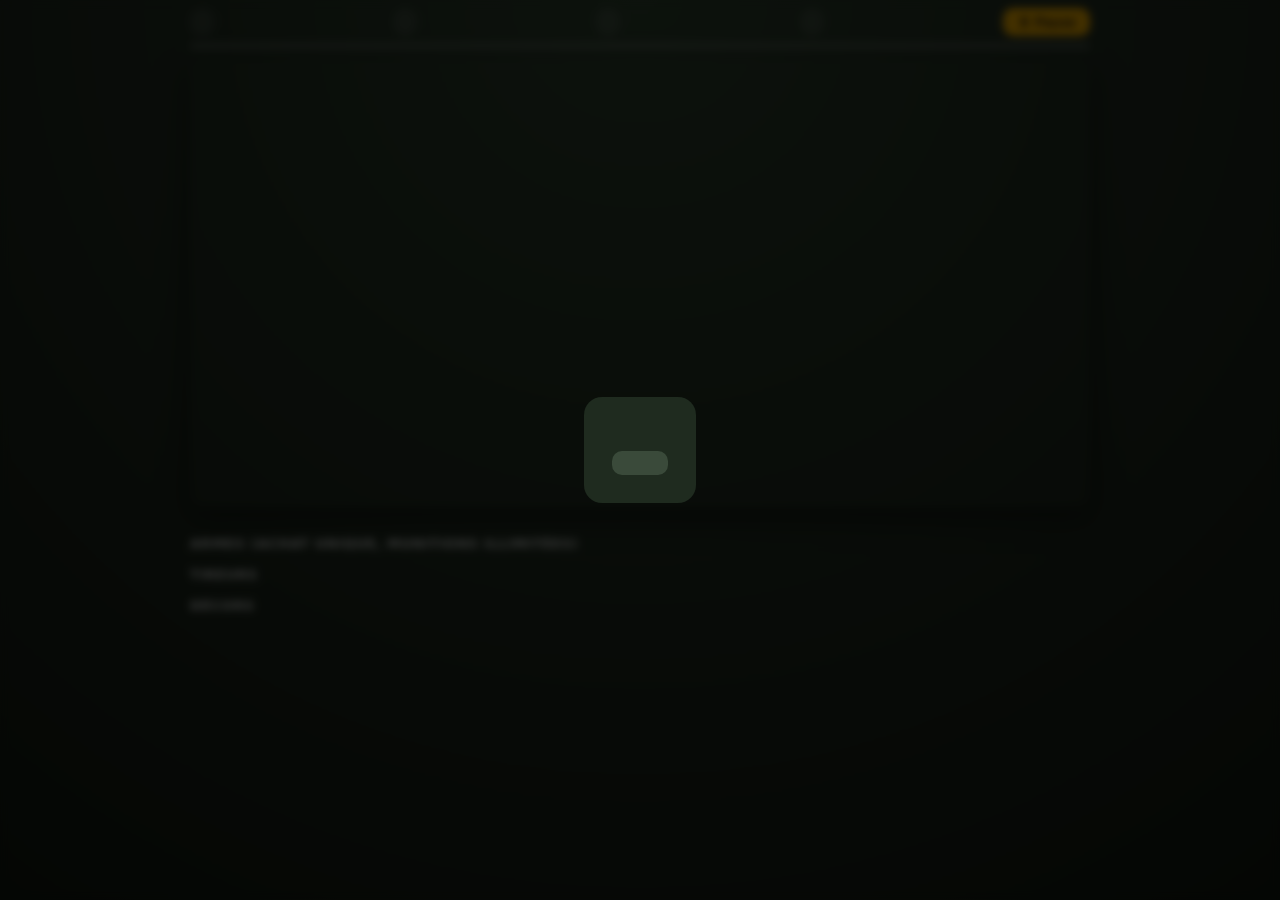
==== index.html @ 5d94401d "Add pause button to HUD Added a pause button to the HUD for pausing the game." ====
<!DOCTYPE html>
<html lang="fr">
<head>
<meta charset="UTF-8">
<meta name="viewport" content="width=device-width, initial-scale=1, viewport-fit=cover">
<title>Stand de tir</title>
<style>
*{box-sizing:border-box}
:root{padding-top:env(safe-area-inset-top,0px);padding-bottom:env(safe-area-inset-bottom,0px)}
body{margin:0;min-height:100vh;background:radial-gradient(circle at 50% 0,#2c3d2c,#10160f);color:#f4f4f4;font-family:system-ui,-apple-system,sans-serif;display:flex;flex-direction:column;align-items:center;padding:8px}
#hud{width:100%;max-width:900px;display:flex;justify-content:space-between;flex-wrap:wrap;gap:6px;margin-bottom:6px}
.pill{background:rgba(255,255,255,.08);border-radius:999px;padding:6px 12px;font-weight:600;font-size:14px}
#bar{width:100%;max-width:900px;height:8px;background:rgba(255,255,255,.12);border-radius:8px;overflow:hidden;margin-bottom:8px}
#barfill{display:block;height:100%;width:0;background:linear-gradient(90deg,#ffd34d,#ff8a00);transition:width .25s}
canvas{width:100%;max-width:900px;height:auto;display:block;border-radius:14px;cursor:none;touch-action:none;box-shadow:0 10px 30px rgba(0,0,0,.5)}
.sec{width:100%;max-width:900px;margin:12px 0 4px;font-weight:700;font-size:13px;opacity:.8;text-transform:uppercase;letter-spacing:.06em}
.grid{width:100%;max-width:900px;display:flex;flex-wrap:wrap;gap:6px}
button{padding:8px 12px;border:0;border-radius:10px;background:#3a4a3a;color:#fff;font-size:14px;cursor:pointer;transition:transform .12s,background .2s,box-shadow .2s}
button:hover:not(:disabled){transform:translateY(-2px);background:#4c5f4c}
button:active:not(:disabled){transform:scale(.96)}
button:disabled{opacity:.4;cursor:not-allowed}
button.active{background:#e0a100;color:#111;font-weight:700;box-shadow:0 0 12px rgba(224,161,0,.6)}
#tokens{font-weight:700;font-size:18px;padding:8px 0}
#pause{background:#e0a100;color:#111;font-weight:700;padding:6px 14px}
#overlay{position:fixed;inset:0;background:rgba(0,0,0,.7);backdrop-filter:blur(4px);display:flex;align-items:center;justify-content:center;padding:24px;z-index:9;transition:opacity .3s}
#overlay.hidden{opacity:0;pointer-events:none}
#card{background:#1f2b1f;border-radius:18px;padding:28px;max-width:480px;text-align:center;line-height:1.5;animation:pop .4s cubic-bezier(.2,1.4,.4,1)}
@keyframes pop{from{transform:scale(.7);opacity:0}to{transform:scale(1);opacity:1}}
#card h1{margin:0 0 10px;font-size:28px}
#card p{margin:0}
#card button.big{font-size:18px;padding:12px 28px;margin-top:16px}
</style>
</head>
<body>
<div id="hud"><span class="pill" id="score"></span><span class="pill" id="time"></span><span class="pill" id="wname"></span><span class="pill" id="total"></span><button id="pause" title="Pause (P)">⏸ Pause</button></div>
<div id="bar"><i id="barfill"></i></div>
<canvas id="c"></canvas>
<div id="tokens"></div>
<div class="sec">Armes (achat unique, munitions illimitées)</div><div class="grid" id="wshop"></div>
<div class="sec">Tireurs</div><div class="grid" id="sshop"></div>
<div class="sec">Décors</div><div class="grid" id="tshop"></div>
<div id="overlay"><div id="card"><h1 id="title"></h1><p id="desc"></p><button id="go" class="big"></button></div></div>
<script>
const $=id=>document.getElementById(id);
const TAU=Math.PI*2,W=900,H=520;
const cv=$('c'),ctx=cv.getContext('2d');cv.width=W;cv.height=H;
const GUN={x:W/2,y:H-34};
const rr=(a,b)=>a+Math.random()*(b-a);
const circ=(x,y,r)=>{ctx.beginPath();ctx.arc(x,y,r,0,TAU);ctx.fill();};

const WEAPONS=[
{name:'Pistolet',price:0,cool:350,pellets:1,spread:0.01,dmg:1,color:'#ccc'},
{name:'Revolver',price:10,cool:500,pellets:1,spread:0.005,dmg:2,color:'#999'},
{name:'Fusil à pompe',price:20,cool:800,pellets:6,spread:0.12,dmg:1,color:'#a0522d'},
{name:'Mitraillette',price:30,cool:90,pellets:1,spread:0.06,dmg:1,color:'#f55'},
{name:"Fusil d'assaut",price:45,cool:150,pellets:1,spread:0.03,dmg:1,color:'#6a6'},
{name:'Arbalète',price:55,cool:900,pellets:1,spread:0,dmg:3,color:'#c84'},
{name:'Sniper',price:60,cool:1100,pellets:1,spread:0,dmg:3,color:'#3cf'},
{name:'Lance-grenades',price:75,cool:1000,pellets:1,spread:0.02,dmg:1,splash:70,color:'#8a5'},
{name:'Lance-roquette',price:100,cool:1300,pellets:1,spread:0,dmg:2,splash:120,color:'#e74'},
{name:'Mini-gun',price:150,cool:60,pellets:1,spread:0.08,dmg:1,color:'#fc3'},
{name:'Canon laser',price:200,cool:250,pellets:1,spread:0,dmg:5,color:'#f0f'}
];
const KINDS={
cible:{r:20,pts:1,hp:1,life:2200},
canard:{r:22,pts:3,hp:1,life:Infinity},
blindee:{r:28,pts:5,hp:3,life:4000},
caisse:{r:18,pts:0,hp:1,life:2600}
};
const LEVELS=[
{label:'Facile',goal:10,time:40,types:['cible'],spawn:900,speed:1,max:5},
{label:'Canards',goal:20,time:40,types:['cible','canard'],spawn:800,speed:1.2,max:6},
{label:'Blindées',goal:35,time:45,types:['cible','canard','blindee'],spawn:700,speed:1.4,max:7},
{label:'Caisses',goal:50,time:45,types:['cible','canard','blindee','caisse'],spawn:600,speed:1.6,max:7},
{label:'Expert',goal:70,time:50,types:['cible','canard','blindee','caisse'],spawn:450,speed:1.9,max:9}
];
// lvl = débloqué en finissant ce niveau ; price = jetons
const THEMES=[
{name:'Classique',ico:'🌤️',lvl:0,sky:['#8fc3e6','#c9e4b0','#6b9a4f'],ground:'#5a4a32',ring:'#d33',duck:'#ffd21f'},
{name:'Nuit',ico:'🌙',lvl:1,sky:['#0b1026','#243b6b','#1a2a18'],ground:'#2a2a2a',ring:'#0ff',duck:'#ffe066',cloud:'rgba(255,255,255,.15)'},
{name:'Désert',ico:'🏜️',lvl:2,sky:['#f7c873','#fbe3a8','#d9a35a'],ground:'#b98a4a',ring:'#c0392b',duck:'#8d5524'},
{name:'Neige',ico:'❄️',lvl:3,sky:['#cfe8f7','#f2fafd','#e8f1f5'],ground:'#ffffff',ring:'#2c7be5',duck:'#ff7b00'},
{name:'Montagne',ico:'⛰️',price:40,sky:['#6fa8dc','#b7d7f2','#e8f1f8'],ground:'#5d6b4a',peaks:'#8a8f96',ring:'#e67e22',duck:'#f1c40f'},
{name:'Russie (hiver)',ico:'🐻',price:50,sky:['#9fb8c9','#dfe9f0','#eef3f6'],ground:'#ffffff',peaks:'#c9d6e0',ring:'#c0392b',duck:'#2c3e50'},
{name:'Volcan',ico:'🌋',price:60,sky:['#2a0a04','#7a2a0a','#ff6b00'],ground:'#2b1b17',peaks:'#1a0f0c',ring:'#ffcc00',duck:'#ffb347'},
{name:'Enfer rouge',ico:'😈',price:80,sky:['#3a0a0a','#8b1a1a','#4a1010'],ground:'#5a1f1f',peaks:'#2e0b0b',ring:'#ffcc00',duck:'#ff8c00'},
{name:'Everest',ico:'🏔️',price:120,sky:['#0b1a33','#3c5a80','#e8f3ff'],ground:'#f5fbff',peaks:'#dfe9f2',ring:'#e74c3c',duck:'#ffd21f'},
{name:'Fromage',ico:'🧀',price:25,sky:['#fff3a0','#ffe066','#f5c518'],ground:'#e0a800',ring:'#fff',duck:'#ff6f00'},
{name:'Bonbonland',ico:'🍭',price:35,sky:['#ffc6e8','#ffe0f4','#ff8fd0'],ground:'#ffb3de',ring:'#7b2cbf',duck:'#00e5ff'},
{name:'Discothèque',ico:'🪩',price:70,disco:true,sky:['#222','#333','#111'],ground:'#111',ring:'#ff00ff',duck:'#00ffff'}
];
// Tireurs drôles (emoji) : achetables avec des jetons
const SHOOTERS=[
{n:'Soldat',e:'🪖',price:0},{n:'Président',e
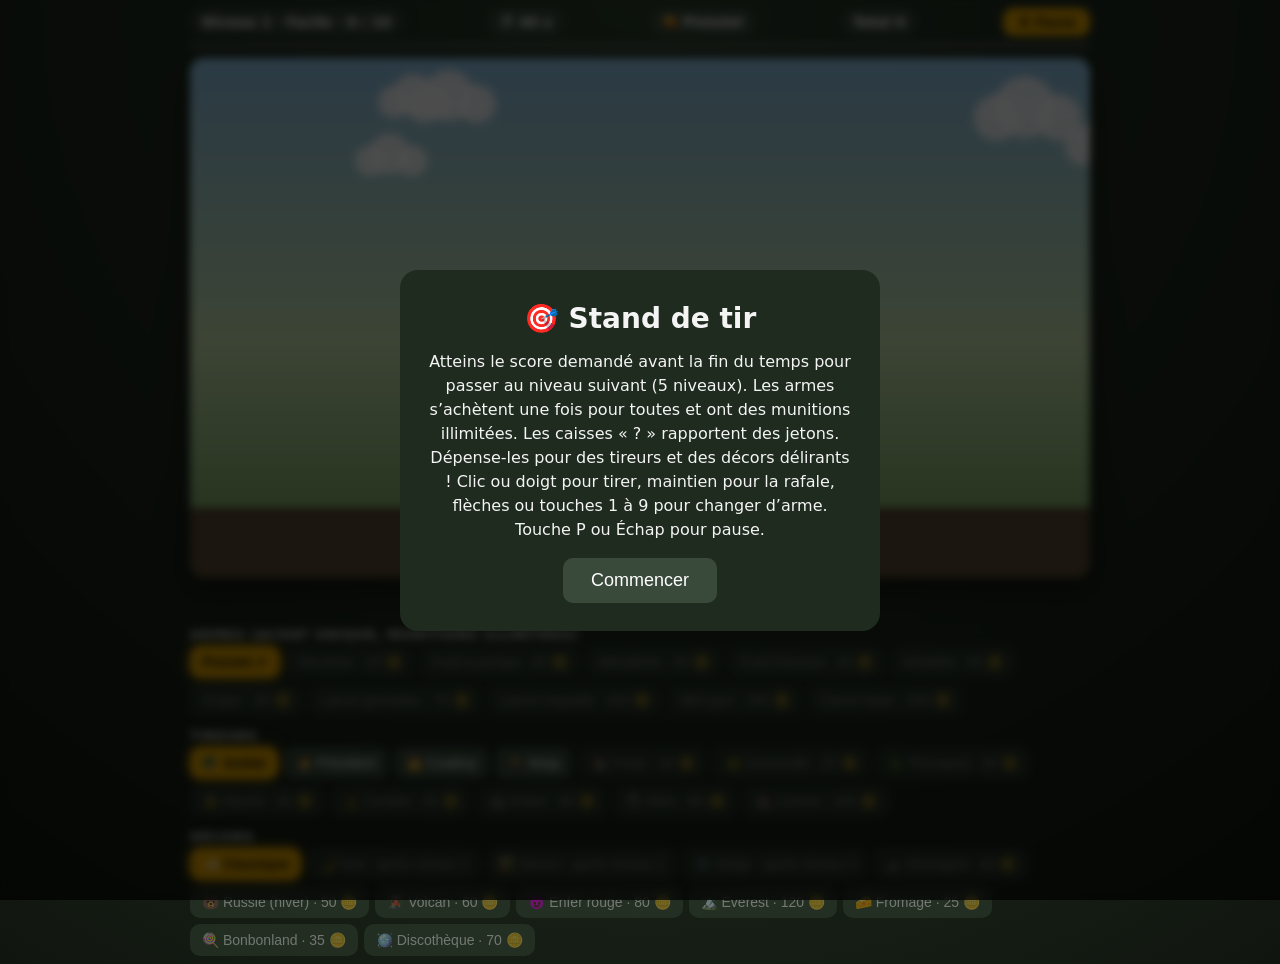
==== commit fcd5d513: "Refactor index.html with game logic and UI updates" ====
--- a/index.html
+++ b/index.html
@@ -91,4 +91,320 @@
 ];
 // Tireurs drôles (emoji) : achetables avec des jetons
 const SHOOTERS=[
-{n:'Soldat',e:'🪖',price:0},{n:'Président',e
+{n:'Soldat',e:'🪖',price:0},{n:'Président',e:'🤵',price:0},{n:'Cowboy',e:'🤠',price:0},{n:'Ninja',e:'🥷',price:0},
+{n:'Poule',e:'🐔',price:15},{n:'Grenouille',e:'🐸',price:25},{n:'Perroquet',e:'🦜',price:30},{n:'Mamie',e:'👵',price:40},
+{n:'Zombie',e:'🧟',price:45},{n:'Robot',e:'🤖',price:60},{n:'Alien',e:'👽',price:80},{n:'Licorne',e:'🦄',price:100}
+];
+
+// Progression sauvegardée dans le navigateur (propre à chaque appareil)
+const KEY='stand-de-tir-v2';
+const P={tokens:0,maxLevel:0,theme:0,shooter:0,wOwned:[0],sOwned:[0,1,2,3],tOwned:[]};
+function save(){try{localStorage.setItem(KEY,JSON.stringify(P));}catch(e){}}
+function load(){try{Object.assign(P,JSON.parse(localStorage.getItem(KEY)||'{}'));}catch(e){}}
+load();
+
+let state='menu',level=0,total=0,score=0,timeLeft=40,cur=0,dirty=true,clock=0,last=0,spawnT=0,lastShot=0,holding=false,shake=0,flashT=0,recoil=0;
+let mouse={x:W/2,y:H/2},targets=[],dying=[],parts=[],tracers=[],rings=[],pops=[];
+const clouds=Array.from({length:5},()=>({x:Math.random()*W,y:30+Math.random()*130,s:.6+Math.random()*.8,v:.08+Math.random()*.15}));
+
+function themeOwned(i){const t=THEMES[i];return P.tOwned.includes(i)||(t.lvl!==undefined&&t.lvl<=P.maxLevel);}
+function addPop(x,y,text,color){pops.push({x,y,text,color,life:900});}
+function burst(x,y,c,n,sp){
+  for(let i=0;i<n;i++){const a=Math.random()*TAU,v=Math.random()*sp;
+    parts.push({x,y,vx:Math.cos(a)*v,vy:Math.sin(a)*v-1,life:500+Math.random()*300,max:800,c,s:1.5+Math.random()*2.5,rot:0,vr:0});}
+}
+
+function spawn(){
+  const L=LEVELS[level],type=L.types[Math.floor(Math.random()*L.types.length)],k=KINDS[type];
+  const t={type,r:k.r,pts:k.pts,hp:k.hp,life:k.life*(1-level*.08),x:0,y:0,vx:0,y0:0,bob:Math.random()*TAU,rot:0,flash:0,dead:false};
+  if(type==='canard'){
+    t.vx=(Math.random()<.5?1:-1)*(1.5+Math.random()*1.5)*L.speed;
+    t.x=t.vx>0?-30:W+30;t.y0=t.y=110+Math.random()*120;
+  }else{
+    t.x=70+Math.random()*(W-140);
+    t.y=(type==='blindee'||type==='caisse')?150+Math.random()*(H-260):120+Math.random()*(H-260);
+    t.y0=t.y;
+  }
+  targets.push(t);
+}
+
+function hit(t,dmg){
+  if(t.dead)return;
+  t.hp-=dmg;t.flash=120;
+  if(t.hp>0){burst(t.x,t.y,'#fff',8,3);return;}
+  t.dead=true;score+=t.pts;
+  const gain=t.type==='caisse'?5:t.pts;
+  P.tokens+=gain;dirty=true;save();
+  const col=t.type==='caisse'?'#ffd34d':t.type==='canard'?'#ffd21f':'#ff5a5a';
+  burst(t.x,t.y,col,t.type==='caisse'?30:18,6);
+  dying.push({type:t.type,r:t.r,hp:'',x:t.x,y:t.y,vx:t.vx*.4,vy:t.type==='canard'?-3:-5,rot:0,vr:(Math.random()-.5)*.4,life:900,flash:0});
+  addPop(t.x,t.y-24,'+'+gain+' 🪙','#fff');
+}
+
+function shoot(now){
+  const w=WEAPONS[cur];
+  if(state!=='play'||!P.wOwned.includes(cur)||now-lastShot<w.cool||mouse.y>GUN.y-40)return;
+  lastShot=now;recoil=w.dmg>=3?12:6;flashT=70;
+  if(w.dmg<3)parts.push({x:GUN.x+10,y:GUN.y-8,vx:1.5+Math.random()*2,vy:-3-Math.random()*2,vr:.4,rot:0,life:800,max:800,c:'#d4a72c',shell:1});
+  if(w.dmg>=3||w.splash)shake=Math.min(14,shake+6);
+  const base=Math.atan2(mouse.y-GUN.y,mouse.x-GUN.x);
+  burst(GUN.x+Math.cos(base)*52,GUN.y+Math.sin(base)*52,'#ffd34d',6,3);
+  for(let p=0;p<w.pellets;p++){
+    const a=base+(Math.random()-.5)*2*w.spread,dx=Math.cos(a),dy=Math.sin(a);
+    let best=null,bp=Infinity;
+    for(const t of targets){
+      if(t.dead)continue;
+      const vx=t.x-GUN.x,vy=t.y-GUN.y,pr=vx*dx+vy*dy;
+      if(pr<0||pr>=bp)continue;
+      if(Math.abs(vx*dy-vy*dx)<t.r){best=t;bp=pr;}
+    }
+    const L=best?bp:1200;
+    tracers.push({x2:GUN.x+dx*L,y2:GUN.y+dy*L,life:120,max:120,color:w.color});
+    if(best){
+      hit(best,w.dmg);
+      if(w.splash){
+        rings.push({x:best.x,y:best.y,R:w.splash,life:400,ml:400});
+        for(const t of targets)if(t!==best&&!t.dead&&Math.hypot(t.x-best.x,t.y-best.y)<w.splash)hit(t,w.dmg);
+      }
+    }
+  }
+}
+
+function beginLevel(){
+  const L=LEVELS[level];
+  score=0;timeLeft=L.time;
+  targets=[];dying=[];parts=[];tracers=[];rings=[];pops=[];
+  spawnT=0;lastShot=0;state='play';
+  $('overlay').classList.add('hidden');
+}
+function newGame(){level=0;total=0;cur=0;beginLevel();}
+function togglePause(){
+  if(state==='play'){state='paused';holding=false;showOverlay('⏸ Pause','Jeu en pause. Le temps est arrêté.','Reprendre');}
+  else if(state==='paused'){state='play';$('overlay').classList.add('hidden');}
+}
+function showOverlay(title,desc,btn){
+  $('title').textContent=title;$('desc').textContent=desc;$('go').textContent=btn;
+  $('overlay').classList.remove('hidden');
+}
+function winLevel(){
+  total+=score;P.maxLevel=Math.max(P.maxLevel,level+1);save();dirty=true;state='levelup';
+  if(level===LEVELS.length-1){
+    showOverlay('🏆 Niveau Expert réussi !','Score total : '+total+' points. La partie continue sans fin.','Continuer');
+  }else{
+    const N=LEVELS[level+1];
+    showOverlay('✅ Niveau '+(level+1)+' réussi !','Score : '+score+' / '+LEVELS[level].goal+'. Prochain : niveau '+(level+2)+' ('+N.label+'), objectif '+N.goal+' points en '+N.time+' s. Un nouveau décor est peut-être débloqué !','Niveau suivant');
+  }
+}
+function loseLevel(){
+  total+=score;save();beginLevel();
+  addPop(W/2,H/2-60,'Temps écoulé, on repart !','#ffd34d');
+}
+
+function update(dt){
+  const L=LEVELS[level];
+  clock+=dt;timeLeft-=dt/1000;
+  if(score>=L.goal){winLevel();return;}
+  if(timeLeft<=0){timeLeft=0;score<L.goal?loseLevel():winLevel();return;}
+  spawnT-=dt;
+  if(spawnT<=0){if(targets.length<L.max)spawn();spawnT=L.spawn*(.7+Math.random()*.6);}
+  for(const t of targets){
+    t.x+=t.vx*dt/16;t.life-=dt;
+    if(t.flash>0)t.flash-=dt;
+    if(t.type==='canard')t.y=t.y0+Math.sin(clock/400+t.bob)*10;
+    if(t.type==='caisse')t.rot=Math.sin(clock/250+t.bob)*.15;
+  }
+  targets=targets.filter(t=>!t.dead&&t.life>0&&t.x>-60&&t.x<W+60);
+  for(const d of dying){d.vy+=.3*dt/16;d.x+=d.vx*dt/16;d.y+=d.vy*dt/16;d.rot+=d.vr*dt/16;d.life-=dt;}
+  dying=dying.filter(d=>d.life>0);
+  for(const p of parts){p.vy+=.15*dt/16;p.x+=p.vx*dt/16;p.y+=p.vy*dt/16;p.rot+=p.vr*dt/16;p.life-=dt;}
+  parts=parts.filter(p=>p.life>0);
+  for(const t of tracers)t.life-=dt;tracers=tracers.filter(t=>t.life>0);
+  for(const r of rings)r.life-=dt;rings=rings.filter(r=>r.life>0);
+  for(const p of pops){p.life-=dt;p.y-=dt*.05;}pops=pops.filter(p=>p.life>0);
+  for(const c of clouds){c.x+=c.v*dt/16;if(c.x>W+100)c.x=-100;}
+  recoil*=Math.pow(.85,dt/16);shake*=Math.pow(.88,dt/16);flashT-=dt;
+  if(holding)shoot(performance.now());
+}
+
+function drawTarget(t,T){
+  const r=t.r;
+  ctx.save();ctx.translate(t.x,t.y);ctx.rotate(t.rot||0);
+  if(t.type==='cible'){
+    ctx.fillStyle='#fff';circ(0,0,r);
+    ctx.fillStyle=T.ring;circ(0,0,r*.66);
+    ctx.fillStyle='#fff';circ(0,0,r*.33);
+  }else if(t.type==='canard'){
+    const dir=t.vx>0?1:-1;
+    ctx.fillStyle=T.duck;ctx.beginPath();ctx.ellipse(0,0,r*1.1,r*.6,0,0,TAU);ctx.fill();
+    ctx.fillStyle='rgba(0,0,0,.2)';ctx.beginPath();ctx.ellipse(-dir*r*.2,-r*.1+Math.sin(clock/90)*r*.35,r*.55,r*.22,0,0,TAU);ctx.fill();
+    ctx.fillStyle=T.duck;circ(dir*r*.8,-r*.5,r*.45);
+  }else if(t.type==='blindee'){
+    ctx.fillStyle='#666';circ(0,0,r);
+    ctx.lineWidth=4;ctx.strokeStyle='#bbb';ctx.beginPath();ctx.arc(0,0,r,0,TAU);ctx.stroke();
+    ctx.fillStyle='#fff';ctx.font='bold 14px system-ui';ctx.textAlign='center';ctx.textBaseline='middle';ctx.fillText(t.hp,0,1);
+  }else{
+    ctx.fillStyle='#8b5a2b';ctx.fillRect(-r,-r,2*r,2*r);
+    ctx.strokeStyle='#4a2e12';ctx.lineWidth=2;ctx.strokeRect(-r,-r,2*r,2*r);
+    ctx.fillStyle='#ffd34d';ctx.font='bold 20px system-ui';ctx.textAlign='center';ctx.textBaseline='middle';ctx.fillText('?',0,1);
+  }
+  if(t.flash>0){ctx.globalAlpha=.6*(t.flash/120);ctx.fillStyle='#fff';circ(0,0,r);}
+  ctx.restore();
+}
+
+function draw(){
+  const T=THEMES[P.theme];
+  const ph=performance.now()/40;
+  const sky=T.disco?[`hsl(${ph%360},85%,35%)`,`hsl(${(ph+120)%360},85%,55%)`,`hsl(${(ph+240)%360},80%,30%)`]:T.sky;
+  ctx.save();
+  if(shake>.5)ctx.translate(rr(-shake,shake),rr(-shake,shake));
+  const g=ctx.createLinearGradient(0,0,0,H);
+  g.addColorStop(0,sky[0]);g.addColorStop(.55,sky[1]);g.addColorStop(1,sky[2]);
+  ctx.fillStyle=g;ctx.fillRect(-20,-20,W+40,H+40);
+  ctx.fillStyle=T.cloud||'rgba(255,255,255,.85)';
+  for(const c of clouds){
+    ctx.beginPath();ctx.arc(c.x,c.y,18*c.s,0,TAU);ctx.fill();
+    ctx.beginPath();ctx.arc(c.x+22*c.s,c.y-8*c.s,24*c.s,0,TAU);ctx.fill();
+    ctx.beginPath();ctx.arc(c.x+48*c.s,c.y,18*c.s,0,TAU);ctx.fill();
+  }
+  if(T.peaks){
+    ctx.fillStyle=T.peaks;ctx.beginPath();
+    ctx.moveTo(0,H-70);ctx.lineTo(150,250);ctx.lineTo(300,H-70);ctx.lineTo(480,180);
+    ctx.lineTo(680,H-70);ctx.lineTo(820,300);ctx.lineTo(W,H-70);ctx.closePath();ctx.fill();
+  }
+  ctx.fillStyle=T.ground;ctx.fillRect(0,H-70,W,70);
+  ctx.fillStyle='rgba(0,0,0,.18)';ctx.fillRect(0,H-70,W,3);
+  ctx.globalAlpha=1;
+  for(const d of dying){ctx.globalAlpha=Math.max(0,d.life/900);drawTarget(d,T);}
+  ctx.globalAlpha=1;
+  for(const t of targets)drawTarget(t,T);
+  for(const t of tracers){
+    ctx.globalAlpha=Math.max(0,t.life/t.max);ctx.strokeStyle=t.color;ctx.lineWidth=2;
+    ctx.beginPath();ctx.moveTo(GUN.x,GUN.y-4);ctx.lineTo(t.x2,t.y2);ctx.stroke();
+  }
+  for(const r of rings){
+    const k=1-r.life/r.ml;
+    ctx.globalAlpha=r.life/r.ml;ctx.strokeStyle='#ffb347';ctx.lineWidth=6*(1-k)+1;
+    ctx.beginPath();ctx.arc(r.x,r.y,k*r.R,0,TAU);ctx.stroke();
+  }
+  ctx.globalAlpha=1;
+  for(const p of parts){
+    ctx.save();ctx.globalAlpha=Math.max(0,p.life/p.max);ctx.translate(p.x,p.y);ctx.rotate(p.rot);ctx.fillStyle=p.c;
+    if(p.shell)ctx.fillRect(-3,-1.5,6,3);else{ctx.beginPath();ctx.arc(0,0,p.s,0,TAU);ctx.fill();}
+    ctx.restore();
+  }
+  ctx.globalAlpha=1;
+  // Tireur (emoji qui se balance)
+  ctx.font='72px serif';ctx.textAlign='center';ctx.textBaseline='middle';
+  ctx.fillText(SHOOTERS[P.shooter].e,GUN.x-30,455+Math.sin(ph/8)*4);
+  // Arme avec recul et flash
+  const w=WEAPONS[cur],a=Math.atan2(mouse.y-GUN.y,mouse.x-GUN.x);
+  ctx.save();
+  ctx.translate(GUN.x-Math.cos(a)*recoil,GUN.y-Math.sin(a)*recoil);ctx.rotate(a);
+  ctx.fillStyle='#222';ctx.fillRect(-8,-7,20,14);
+  ctx.fillStyle='#111';ctx.fillRect(10,-5,50,10);
+  ctx.fillStyle=w.color;ctx.fillRect(10,-3.5,44,7);
+  if(flashT>0){ctx.globalAlpha=Math.max(0,flashT/70);ctx.fillStyle='#ffd34d';ctx.beginPath();ctx.arc(64,0,8+Math.random()*10,0,TAU);ctx.fill();}
+  ctx.restore();
+  // Réticule
+  ctx.strokeStyle='#111';ctx.lineWidth=2;ctx.beginPath();
+  ctx.arc(mouse.x,mouse.y,12,0,TAU);
+  ctx.moveTo(mouse.x-18,mouse.y);ctx.lineTo(mouse.x+18,mouse.y);
+  ctx.moveTo(mouse.x,mouse.y-18);ctx.lineTo(mouse.x,mouse.y+18);ctx.stroke();
+  // Textes flottants
+  ctx.font='bold 16px system-ui';ctx.textAlign='center';ctx.textBaseline='alphabetic';
+  for(const p of pops){ctx.globalAlpha=Math.max(0,p.life/900);ctx.fillStyle=p.color;ctx.fillText(p.text,p.x,p.y);}
+  ctx.globalAlpha=1;
+  ctx.restore();
+}
+
+function updateHUD(){
+  const L=LEVELS[level];
+  $('score').textContent='Niveau '+(level+1)+' · '+L.label+' · '+score+' / '+L.goal;
+  $('time').textContent='⏱ '+Math.ceil(timeLeft)+' s';
+  $('time').style.color=(timeLeft<10&&Math.floor(clock/300)%2)?'#ff5252':'';
+  $('wname').textContent='🔫 '+WEAPONS[cur].name;
+  $('total').textContent='Total '+total;
+  $('barfill').style.width=Math.min(100,score/L.goal*100)+'%';
+}
+
+function mk(label,dis,act,fn){const b=document.createElement('button');b.textContent=label;b.disabled=dis;if(act)b.className='active';b.onclick=fn;return b;}
+function fill(id,arr){const box=$(id);box.innerHTML='';arr.forEach(b=>box.appendChild(b));}
+function buyWeapon(i){
+  const w=WEAPONS[i];
+  if(P.wOwned.includes(i)||P.tokens<w.price)return;
+  P.tokens-=w.price;P.wOwned.push(i);cur=i;
+  burst(GUN.x,GUN.y-40,'#ffd34d',24,7);
+  dirty=true;save();
+}
+function renderShops(){
+  dirty=false;
+  $('tokens').textContent='🪙 Jetons : '+P.tokens;
+  fill('wshop',WEAPONS.map((w,i)=>{
+    const own=P.wOwned.includes(i);
+    return mk(own?w.name+' ✔':w.name+' · '+w.price+' 🪙',!own&&P.tokens<w.price,own&&cur===i,()=>{
+      if(own)cur=i;else buyWeapon(i);
+      dirty=true;
+    });
+  }));
+  fill('sshop',SHOOTERS.map((s,i)=>{
+    const own=P.sOwned.includes(i);
+    return mk(s.e+' '+s.n+(own?'':' · '+s.price+' 🪙'),!own&&P.tokens<s.price,P.shooter===i,()=>{
+      if(!own){if(P.tokens<s.price)return;P.tokens-=s.price;P.sOwned.push(i);}
+      P.shooter=i;dirty=true;save();
+    });
+  }));
+  fill('tshop',THEMES.map((t,i)=>{
+    const own=themeOwned(i);
+    const lbl=own?t.ico+' '+t.name:t.price!==undefined?t.ico+' '+t.name+' · '+t.price+' 🪙':t.ico+' '+t.name+' · après niveau '+t.lvl;
+    return mk(lbl,!own&&(t.price===undefined||P.tokens<t.price),P.theme===i,()=>{
+      if(!own){if(t.price===undefined||P.tokens<t.price)return;P.tokens-=t.price;P.tOwned.push(i);}
+      P.theme=i;dirty=true;save();
+    });
+  }));
+}
+
+function setMouse(e){
+  const r=cv.getBoundingClientRect();
+  mouse.x=(e.clientX-r.left)*W/r.width;
+  mouse.y=(e.clientY-r.top)*H/r.height;
+}
+cv.addEventListener('pointermove',setMouse);
+cv.addEventListener('pointerdown',e=>{setMouse(e);holding=true;shoot(performance.now());});
+window.addEventListener('pointerup',()=>{holding=false;});
+$('pause').onclick=togglePause;
+window.addEventListener('keydown',e=>{
+  if(e.key==='p'||e.key==='P'||e.key==='Escape'){togglePause();return;}
+  if(e.key>='1'&&e.key<='9'){const i=+e.key-1;if(P.wOwned.includes(i)){cur=i;dirty=true;}}
+  else if(e.key==='ArrowRight'||e.key==='ArrowLeft'){
+    const l=[...P.wOwned].sort((a,b)=>a-b),p=l.indexOf(cur),d=e.key==='ArrowRight'?1:-1;
+    cur=l[(p+d+l.length)%l.length];dirty=true;
+  }
+  if(e.code==='Space'){e.preventDefault();shoot(performance.now());}
+});
+
+$('go').onclick=()=>{
+  if(state==='paused'){togglePause();return;}
+  if(state==='levelup')level=Math.min(level+1,LEVELS.length-1);
+  else{level=0;total=0;}
+  beginLevel();
+};
+
+function frame(now){
+  const dt=Math.min(50,now-(last||now));
+  last=now;
+  if(state==='play')update(dt);
+  if(dirty)renderShops();
+  draw();
+  updateHUD();
+  requestAnimationFrame(frame);
+}
+
+showOverlay(
+  '🎯 Stand de tir',
+  'Atteins le score demandé avant la fin du temps pour passer au niveau suivant (5 niveaux). Les armes s’achètent une fois pour toutes et ont des munitions illimitées. Les caisses « ? » rapportent des jetons. Dépense-les pour des tireurs et des décors délirants ! Clic ou doigt pour tirer, maintien pour la rafale, flèches ou touches 1 à 9 pour changer d’arme. Touche P ou Échap pour pause.',
+  'Commencer'
+);
+requestAnimationFrame(frame);
+</script>
+</body>
+</html>
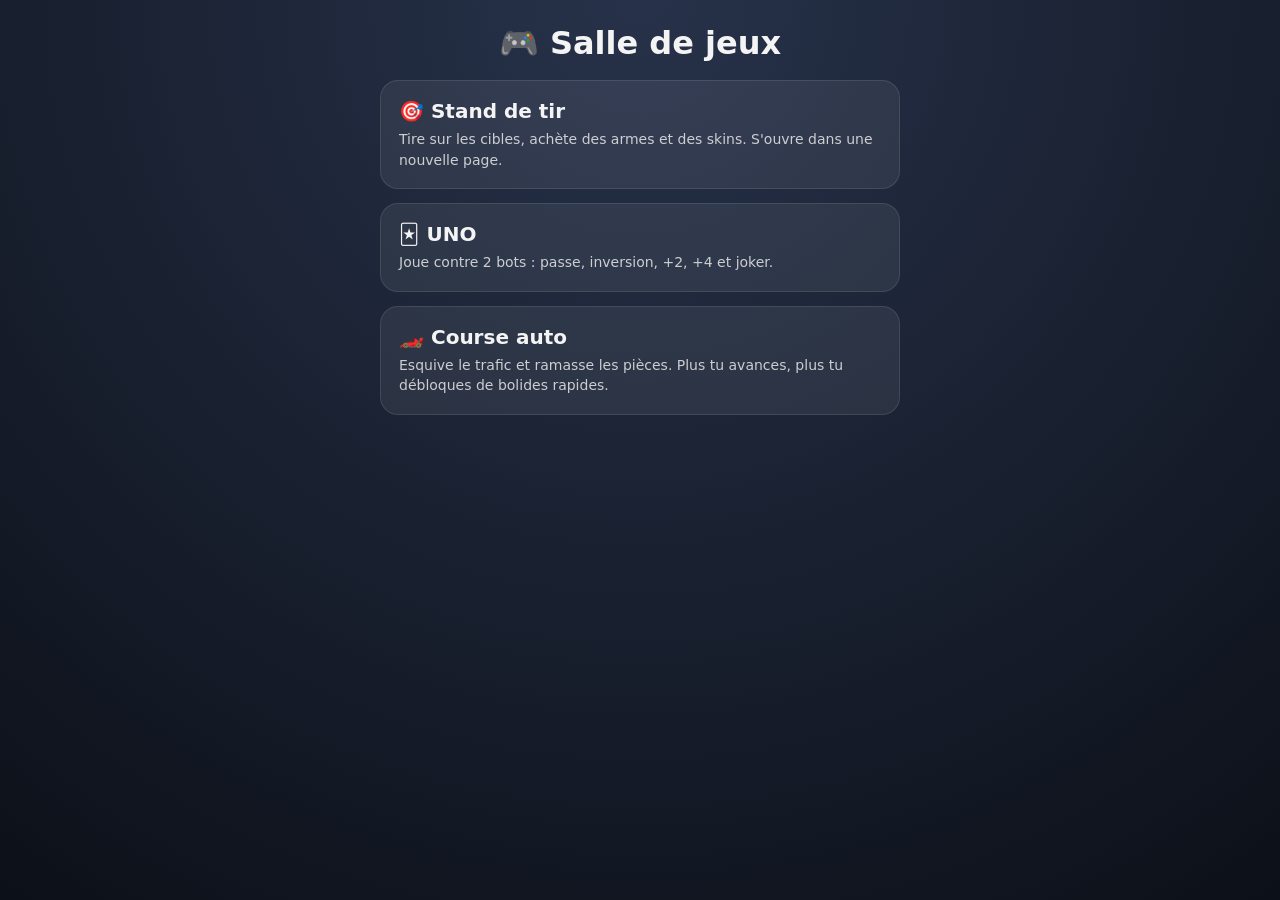
==== commit 33c4bd9f: "Update print statement from 'Hello' to 'Goodbye'" ====
--- a/index.html
+++ b/index.html
@@ -3,408 +3,309 @@
 <head>
 <meta charset="UTF-8">
 <meta name="viewport" content="width=device-width, initial-scale=1, viewport-fit=cover">
-<title>Stand de tir</title>
+<title>Salle de jeux</title>
 <style>
 *{box-sizing:border-box}
 :root{padding-top:env(safe-area-inset-top,0px);padding-bottom:env(safe-area-inset-bottom,0px)}
-body{margin:0;min-height:100vh;background:radial-gradient(circle at 50% 0,#2c3d2c,#10160f);color:#f4f4f4;font-family:system-ui,-apple-system,sans-serif;display:flex;flex-direction:column;align-items:center;padding:8px}
-#hud{width:100%;max-width:900px;display:flex;justify-content:space-between;flex-wrap:wrap;gap:6px;margin-bottom:6px}
-.pill{background:rgba(255,255,255,.08);border-radius:999px;padding:6px 12px;font-weight:600;font-size:14px}
-#bar{width:100%;max-width:900px;height:8px;background:rgba(255,255,255,.12);border-radius:8px;overflow:hidden;margin-bottom:8px}
-#barfill{display:block;height:100%;width:0;background:linear-gradient(90deg,#ffd34d,#ff8a00);transition:width .25s}
-canvas{width:100%;max-width:900px;height:auto;display:block;border-radius:14px;cursor:none;touch-action:none;box-shadow:0 10px 30px rgba(0,0,0,.5)}
-.sec{width:100%;max-width:900px;margin:12px 0 4px;font-weight:700;font-size:13px;opacity:.8;text-transform:uppercase;letter-spacing:.06em}
-.grid{width:100%;max-width:900px;display:flex;flex-wrap:wrap;gap:6px}
-button{padding:8px 12px;border:0;border-radius:10px;background:#3a4a3a;color:#fff;font-size:14px;cursor:pointer;transition:transform .12s,background .2s,box-shadow .2s}
-button:hover:not(:disabled){transform:translateY(-2px);background:#4c5f4c}
-button:active:not(:disabled){transform:scale(.96)}
-button:disabled{opacity:.4;cursor:not-allowed}
-button.active{background:#e0a100;color:#111;font-weight:700;box-shadow:0 0 12px rgba(224,161,0,.6)}
-#tokens{font-weight:700;font-size:18px;padding:8px 0}
-#pause{background:#e0a100;color:#111;font-weight:700;padding:6px 14px}
-#overlay{position:fixed;inset:0;background:rgba(0,0,0,.7);backdrop-filter:blur(4px);display:flex;align-items:center;justify-content:center;padding:24px;z-index:9;transition:opacity .3s}
-#overlay.hidden{opacity:0;pointer-events:none}
-#card{background:#1f2b1f;border-radius:18px;padding:28px;max-width:480px;text-align:center;line-height:1.5;animation:pop .4s cubic-bezier(.2,1.4,.4,1)}
-@keyframes pop{from{transform:scale(.7);opacity:0}to{transform:scale(1);opacity:1}}
-#card h1{margin:0 0 10px;font-size:28px}
-#card p{margin:0}
-#card button.big{font-size:18px;padding:12px 28px;margin-top:16px}
+body{margin:0;min-height:100vh;background:radial-gradient(circle at 50% 0,#27324a,#0c1018);color:#f4f4f4;font-family:system-ui,-apple-system,sans-serif;padding:16px;display:flex;flex-direction:column;align-items:center}
+h1{margin:8px 0 18px}
+h3{margin:14px 0 6px}
+.screen{display:none;width:100%;max-width:520px;flex-direction:column;align-items:center;gap:12px}
+.screen.on{display:flex}
+#s-menu{gap:14px}
+.game{display:block;width:100%;background:rgba(255,255,255,.07);border-radius:18px;padding:18px;text-decoration:none;color:inherit;cursor:pointer;border:1px solid rgba(255,255,255,.1);transition:transform .15s,background .2s}
+.game:hover{transform:translateY(-3px);background:rgba(255,255,255,.12)}
+.game b{font-size:20px;display:block;margin-bottom:6px}
+.game span{opacity:.8;font-size:14px;line-height:1.4}
+button{padding:9px 14px;border:0;border-radius:10px;background:#3a4a6a;color:#fff;font-size:15px;cursor:pointer}
+button:disabled{opacity:.35;cursor:not-allowed}
+button.act{background:#e0a100;color:#111;font-weight:700}
+.row{display:flex;gap:8px;flex-wrap:wrap;justify-content:center}
+.back{align-self:flex-start}
+.card{padding:0;margin:0;width:64px;height:92px;border-radius:10px;border:3px solid #fff;display:flex;align-items:center;justify-content:center;font-weight:800;font-size:16px;color:#fff;text-shadow:0 1px 2px #000;box-shadow:0 6px 14px rgba(0,0,0,.4);flex-shrink:0}
+.card.big{width:96px;height:136px;font-size:22px}
+#hand{display:flex;gap:8px;flex-wrap:wrap;justify-content:center}
+#hand .card{cursor:pointer;transition:transform .15s}
+#hand .card:hover:not(:disabled){transform:translateY(-10px)}
+#hand .card:disabled{opacity:.45;cursor:not-allowed}
+#uno-table{display:flex;gap:16px;align-items:center;justify-content:center;flex-wrap:wrap}
+.status{font-weight:600;min-height:24px;text-align:center}
+.bots{opacity:.85;font-size:14px}
+.pill{background:rgba(255,255,255,.08);padding:6px 12px;border-radius:999px;font-weight:600;font-size:14px}
+canvas{width:100%;max-width:360px;border-radius:14px;touch-action:none;box-shadow:0 10px 30px rgba(0,0,0,.5)}
+#garage{display:grid;grid-template-columns:1fr 1fr;gap:8px;width:100%}
+#garage button{font-size:13px;padding:8px}
 </style>
 </head>
 <body>
-<div id="hud"><span class="pill" id="score"></span><span class="pill" id="time"></span><span class="pill" id="wname"></span><span class="pill" id="total"></span><button id="pause" title="Pause (P)">⏸ Pause</button></div>
-<div id="bar"><i id="barfill"></i></div>
-<canvas id="c"></canvas>
-<div id="tokens"></div>
-<div class="sec">Armes (achat unique, munitions illimitées)</div><div class="grid" id="wshop"></div>
-<div class="sec">Tireurs</div><div class="grid" id="sshop"></div>
-<div class="sec">Décors</div><div class="grid" id="tshop"></div>
-<div id="overlay"><div id="card"><h1 id="title"></h1><p id="desc"></p><button id="go" class="big"></button></div></div>
+<h1>🎮 Salle de jeux</h1>
+
+<div class="screen on" id="s-menu">
+  <a class="game" href="https://claude.ai/artifact/HTuet8yGSW5TwJupc6La6e" target="_blank" rel="noopener">
+    <b>🎯 Stand de tir</b><span>Tire sur les cibles, achète des armes et des skins. S'ouvre dans une nouvelle page.</span>
+  </a>
+  <div class="game" onclick="show('uno')">
+    <b>🃏 UNO</b><span>Joue contre 2 bots : passe, inversion, +2, +4 et joker.</span>
+  </div>
+  <div class="game" onclick="show('car')">
+    <b>🏎️ Course auto</b><span>Esquive le trafic et ramasse les pièces. Plus tu avances, plus tu débloques de bolides rapides.</span>
+  </div>
+</div>
+
+<div class="screen" id="s-uno">
+  <button class="back" onclick="show('menu')">← Menu</button>
+  <div class="bots" id="bots"></div>
+  <div id="uno-table"><div class="card big" id="top"></div><div class="status" id="ustat"></div></div>
+  <div class="row" id="picker"></div>
+  <div id="hand"></div>
+  <div class="row"><button id="draw" onclick="humanDraw()">Piocher</button><button onclick="newUno()">Nouvelle partie</button></div>
+</div>
+
+<div class="screen" id="s-car">
+  <button class="back" onclick="show('menu')">← Menu</button>
+  <div class="row"><span class="pill" id="cdist"></span><span class="pill" id="ccoins"></span><span class="pill" id="cbest"></span></div>
+  <canvas id="road" width="360" height="520"></canvas>
+  <div class="row"><button onclick="mv(-1)">◀</button><button class="act" id="cstart" onclick="startCar()">Démarrer</button><button onclick="mv(1)">▶</button></div>
+  <div class="status" id="cmsg">Flèches ou A / D pour changer de voie.</div>
+  <h3>Garage</h3>
+  <div id="garage"></div>
+</div>
+
 <script>
 const $=id=>document.getElementById(id);
-const TAU=Math.PI*2,W=900,H=520;
-const cv=$('c'),ctx=cv.getContext('2d');cv.width=W;cv.height=H;
-const GUN={x:W/2,y:H-34};
-const rr=(a,b)=>a+Math.random()*(b-a);
-const circ=(x,y,r)=>{ctx.beginPath();ctx.arc(x,y,r,0,TAU);ctx.fill();};
-
-const WEAPONS=[
-{name:'Pistolet',price:0,cool:350,pellets:1,spread:0.01,dmg:1,color:'#ccc'},
-{name:'Revolver',price:10,cool:500,pellets:1,spread:0.005,dmg:2,color:'#999'},
-{name:'Fusil à pompe',price:20,cool:800,pellets:6,spread:0.12,dmg:1,color:'#a0522d'},
-{name:'Mitraillette',price:30,cool:90,pellets:1,spread:0.06,dmg:1,color:'#f55'},
-{name:"Fusil d'assaut",price:45,cool:150,pellets:1,spread:0.03,dmg:1,color:'#6a6'},
-{name:'Arbalète',price:55,cool:900,pellets:1,spread:0,dmg:3,color:'#c84'},
-{name:'Sniper',price:60,cool:1100,pellets:1,spread:0,dmg:3,color:'#3cf'},
-{name:'Lance-grenades',price:75,cool:1000,pellets:1,spread:0.02,dmg:1,splash:70,color:'#8a5'},
-{name:'Lance-roquette',price:100,cool:1300,pellets:1,spread:0,dmg:2,splash:120,color:'#e74'},
-{name:'Mini-gun',price:150,cool:60,pellets:1,spread:0.08,dmg:1,color:'#fc3'},
-{name:'Canon laser',price:200,cool:250,pellets:1,spread:0,dmg:5,color:'#f0f'}
+function show(n){
+  document.querySelectorAll('.screen').forEach(s=>s.classList.remove('on'));
+  $('s-'+n).classList.add('on');
+  if(n==='uno'&&!hands.length)newUno();
+  if(n==='car'){renderGarage();updCar();}
+}
+
+/* ================= UNO ================= */
+const CC={R:'#d32f2f',G:'#2e7d32',B:'#1565c0',Y:'#f9a825',W:'#222'};
+const NM={R:'rouge',G:'vert',B:'bleu',Y:'jaune'};
+const LBL={S:'Passe',R:'Inv.','+2':'+2',W:'Joker','+4':'+4'};
+const N=3;
+let deck=[],disc=[],hands=[],turn=0,dir=1,curC='R',pending=0,won=-1,pick=-1,timer=null,msg='';
+
+const lbl=c=>LBL[c.v]||c.v;
+const topC=()=>disc[disc.length-1];
+const shuf=a=>{for(let i=a.length-1;i>0;i--){const j=Math.floor(Math.random()*(i+1));[a[i],a[j]]=[a[j],a[i]];}return a;};
+function mkDeck(){
+  const d=[];
+  for(const c of ['R','G','B','Y']){
+    d.push({c,v:'0'});
+    for(let n=1;n<=9;n++)d.push({c,v:''+n},{c,v:''+n});
+    for(const v of ['S','R','+2'])d.push({c,v},{c,v});
+  }
+  for(let i=0;i<4;i++)d.push({c:'W',v:'W'},{c:'W',v:'+4'});
+  return d;
+}
+function drawOne(){
+  if(!deck.length){const t=disc.pop();deck=shuf(disc);disc=[t];}
+  return deck.pop();
+}
+function drawN(p,n){for(let i=0;i<n;i++)hands[p].push(drawOne());}
+function canPlay(c){
+  const t=topC();
+  return pending?c.v===t.v:(c.c==='W'||c.c===curC||c.v===t.v);
+}
+function adv(){turn=(turn+dir+N)%N;}
+
+function newUno(){
+  deck=shuf(mkDeck());disc=[];hands=[[],[],[]];
+  for(let p=0;p<N;p++)drawN(p,7);
+  let t;do{t=deck.pop();}while(t.c==='W');
+  disc=[t];curC=t.c;turn=0;dir=1;pending=0;won=-1;pick=-1;
+  msg='À toi de jouer !';
+  runTurn();
+}
+function playCard(p,i,chosen){
+  const c=hands[p].splice(i,1)[0];
+  disc.push(c);
+  curC=c.c==='W'?chosen:c.c;
+  let skip=false;
+  if(c.v==='S')skip=true;
+  if(c.v==='R')dir=-dir;
+  if(c.v==='+2')pending+=2;
+  if(c.v==='+4')pending+=4;
+  if(!hands[p].length){won=p;msg=p===0?'Tu as gagné ! 🎉':'Bot '+p+' gagne !';return;}
+  adv();
+  if(skip)adv();
+}
+function runTurn(){
+  clearTimeout(timer);renderUno();
+  if(won>=0)return;
+  if(turn!==0){timer=setTimeout(botTurn,800);return;}
+  if(pending&&!hands[0].some(canPlay)){
+    drawN(0,pending);msg='Tu pioches '+pending+' cartes.';pending=0;adv();runTurn();
+  }
+}
+function botTurn(){
+  if(won>=0||turn===0)return;
+  const h=hands[turn];
+  let i=h.findIndex(c=>canPlay(c)&&c.c!=='W');
+  if(i<0)i=h.findIndex(canPlay);
+  if(i<0){drawN(turn,pending||1);msg='Bot '+turn+' pioche.';pending=0;adv();runTurn();return;}
+  const c=h[i];let ch=null;
+  if(c.c==='W'){
+    const n={R:0,G:0,B:0,Y:0};
+    h.forEach(x=>{if(x.c!=='W')n[x.c]++;});
+    ch=Object.keys(n).sort((a,b)=>n[b]-n[a])[0];
+  }
+  msg='Bot '+turn+' joue '+lbl(c)+(ch?' ('+NM[ch]+')':'')+'.';
+  playCard(turn,i,ch);
+  runTurn();
+}
+function humanPlay(i){
+  if(turn!==0||won>=0)return;
+  const c=hands[0][i];
+  if(!canPlay(c))return;
+  if(c.c==='W'){pick=i;msg='Choisis une couleur.';renderUno();return;}
+  msg='Tu joues '+lbl(c)+'.';
+  playCard(0,i,null);runTurn();
+}
+function pickColor(col){
+  const i=pick;pick=-1;
+  msg='Tu as choisi '+NM[col]+'.';
+  playCard(0,i,col);runTurn();
+}
+function humanDraw(){
+  if(turn!==0||won>=0||pending||pick>=0)return;
+  drawN(0,1);msg='Tu as pioché.';adv();runTurn();
+}
+function renderUno(){
+  const t=topC(),b=$('top');
+  b.style.background=CC[curC];b.textContent=lbl(t);
+  $('bots').textContent='Bot 1 : '+hands[1].length+' cartes · Bot 2 : '+hands[2].length+' cartes';
+  $('ustat').textContent=msg+(won<0?(turn===0?' — Ton tour':' — Tour du bot '+turn):'');
+  const pk=$('picker');pk.innerHTML='';
+  if(pick>=0)['R','G','B','Y'].forEach(c=>{
+    const x=document.createElement('button');x.textContent=NM[c];x.style.background=CC[c];x.onclick=()=>pickColor(c);pk.appendChild(x);
+  });
+  const hd=$('hand');hd.innerHTML='';
+  hands[0].forEach((c,i)=>{
+    const x=document.createElement('button');
+    x.className='card';x.textContent=lbl(c);x.style.background=CC[c.c];
+    x.disabled=turn!==0||won>=0||!canPlay(c)||pick>=0;
+    x.onclick=()=>humanPlay(i);
+    hd.appendChild(x);
+  });
+  $('draw').disabled=turn!==0||won>=0||pending>0||pick>=0;
+}
+
+/* ================= COURSE AUTO ================= */
+const CARS=[
+{n:'Citadine',c:'#e5e7eb',sp:1,need:0,price:0},
+{n:'Berline',c:'#3b82f6',sp:1.2,need:500,price:150},
+{n:'Sportive',c:'#f59e0b',sp:1.45,need:1500,price:400},
+{n:'Supercar',c:'#ef4444',sp:1.7,need:3000,price:900},
+{n:'Hypercar',c:'#8b5cf6',sp:2,need:5000,price:1800},
+{n:'Bolide',c:'#10b981',sp:2.4,need:8000,price:3500}
 ];
-const KINDS={
-cible:{r:20,pts:1,hp:1,life:2200},
-canard:{r:22,pts:3,hp:1,life:Infinity},
-blindee:{r:28,pts:5,hp:3,life:4000},
-caisse:{r:18,pts:0,hp:1,life:2600}
-};
-const LEVELS=[
-{label:'Facile',goal:10,time:40,types:['cible'],spawn:900,speed:1,max:5},
-{label:'Canards',goal:20,time:40,types:['cible','canard'],spawn:800,speed:1.2,max:6},
-{label:'Blindées',goal:35,time:45,types:['cible','canard','blindee'],spawn:700,speed:1.4,max:7},
-{label:'Caisses',goal:50,time:45,types:['cible','canard','blindee','caisse'],spawn:600,speed:1.6,max:7},
-{label:'Expert',goal:70,time:50,types:['cible','canard','blindee','caisse'],spawn:450,speed:1.9,max:9}
-];
-// lvl = débloqué en finissant ce niveau ; price = jetons
-const THEMES=[
-{name:'Classique',ico:'🌤️',lvl:0,sky:['#8fc3e6','#c9e4b0','#6b9a4f'],ground:'#5a4a32',ring:'#d33',duck:'#ffd21f'},
-{name:'Nuit',ico:'🌙',lvl:1,sky:['#0b1026','#243b6b','#1a2a18'],ground:'#2a2a2a',ring:'#0ff',duck:'#ffe066',cloud:'rgba(255,255,255,.15)'},
-{name:'Désert',ico:'🏜️',lvl:2,sky:['#f7c873','#fbe3a8','#d9a35a'],ground:'#b98a4a',ring:'#c0392b',duck:'#8d5524'},
-{name:'Neige',ico:'❄️',lvl:3,sky:['#cfe8f7','#f2fafd','#e8f1f5'],ground:'#ffffff',ring:'#2c7be5',duck:'#ff7b00'},
-{name:'Montagne',ico:'⛰️',price:40,sky:['#6fa8dc','#b7d7f2','#e8f1f8'],ground:'#5d6b4a',peaks:'#8a8f96',ring:'#e67e22',duck:'#f1c40f'},
-{name:'Russie (hiver)',ico:'🐻',price:50,sky:['#9fb8c9','#dfe9f0','#eef3f6'],ground:'#ffffff',peaks:'#c9d6e0',ring:'#c0392b',duck:'#2c3e50'},
-{name:'Volcan',ico:'🌋',price:60,sky:['#2a0a04','#7a2a0a','#ff6b00'],ground:'#2b1b17',peaks:'#1a0f0c',ring:'#ffcc00',duck:'#ffb347'},
-{name:'Enfer rouge',ico:'😈',price:80,sky:['#3a0a0a','#8b1a1a','#4a1010'],ground:'#5a1f1f',peaks:'#2e0b0b',ring:'#ffcc00',duck:'#ff8c00'},
-{name:'Everest',ico:'🏔️',price:120,sky:['#0b1a33','#3c5a80','#e8f3ff'],ground:'#f5fbff',peaks:'#dfe9f2',ring:'#e74c3c',duck:'#ffd21f'},
-{name:'Fromage',ico:'🧀',price:25,sky:['#fff3a0','#ffe066','#f5c518'],ground:'#e0a800',ring:'#fff',duck:'#ff6f00'},
-{name:'Bonbonland',ico:'🍭',price:35,sky:['#ffc6e8','#ffe0f4','#ff8fd0'],ground:'#ffb3de',ring:'#7b2cbf',duck:'#00e5ff'},
-{name:'Discothèque',ico:'🪩',price:70,disco:true,sky:['#222','#333','#111'],ground:'#111',ring:'#ff00ff',duck:'#00ffff'}
-];
-// Tireurs drôles (emoji) : achetables avec des jetons
-const SHOOTERS=[
-{n:'Soldat',e:'🪖',price:0},{n:'Président',e:'🤵',price:0},{n:'Cowboy',e:'🤠',price:0},{n:'Ninja',e:'🥷',price:0},
-{n:'Poule',e:'🐔',price:15},{n:'Grenouille',e:'🐸',price:25},{n:'Perroquet',e:'🦜',price:30},{n:'Mamie',e:'👵',price:40},
-{n:'Zombie',e:'🧟',price:45},{n:'Robot',e:'🤖',price:60},{n:'Alien',e:'👽',price:80},{n:'Licorne',e:'🦄',price:100}
-];
-
-// Progression sauvegardée dans le navigateur (propre à chaque appareil)
-const KEY='stand-de-tir-v2';
-const P={tokens:0,maxLevel:0,theme:0,shooter:0,wOwned:[0],sOwned:[0,1,2,3],tOwned:[]};
-function save(){try{localStorage.setItem(KEY,JSON.stringify(P));}catch(e){}}
-function load(){try{Object.assign(P,JSON.parse(localStorage.getItem(KEY)||'{}'));}catch(e){}}
-load();
-
-let state='menu',level=0,total=0,score=0,timeLeft=40,cur=0,dirty=true,clock=0,last=0,spawnT=0,lastShot=0,holding=false,shake=0,flashT=0,recoil=0;
-let mouse={x:W/2,y:H/2},targets=[],dying=[],parts=[],tracers=[],rings=[],pops=[];
-const clouds=Array.from({length:5},()=>({x:Math.random()*W,y:30+Math.random()*130,s:.6+Math.random()*.8,v:.08+Math.random()*.15}));
-
-function themeOwned(i){const t=THEMES[i];return P.tOwned.includes(i)||(t.lvl!==undefined&&t.lvl<=P.maxLevel);}
-function addPop(x,y,text,color){pops.push({x,y,text,color,life:900});}
-function burst(x,y,c,n,sp){
-  for(let i=0;i<n;i++){const a=Math.random()*TAU,v=Math.random()*sp;
-    parts.push({x,y,vx:Math.cos(a)*v,vy:Math.sin(a)*v-1,life:500+Math.random()*300,max:800,c,s:1.5+Math.random()*2.5,rot:0,vr:0});}
-}
-
-function spawn(){
-  const L=LEVELS[level],type=L.types[Math.floor(Math.random()*L.types.length)],k=KINDS[type];
-  const t={type,r:k.r,pts:k.pts,hp:k.hp,life:k.life*(1-level*.08),x:0,y:0,vx:0,y0:0,bob:Math.random()*TAU,rot:0,flash:0,dead:false};
-  if(type==='canard'){
-    t.vx=(Math.random()<.5?1:-1)*(1.5+Math.random()*1.5)*L.speed;
-    t.x=t.vx>0?-30:W+30;t.y0=t.y=110+Math.random()*120;
-  }else{
-    t.x=70+Math.random()*(W-140);
-    t.y=(type==='blindee'||type==='caisse')?150+Math.random()*(H-260):120+Math.random()*(H-260);
-    t.y0=t.y;
-  }
-  targets.push(t);
-}
-
-function hit(t,dmg){
-  if(t.dead)return;
-  t.hp-=dmg;t.flash=120;
-  if(t.hp>0){burst(t.x,t.y,'#fff',8,3);return;}
-  t.dead=true;score+=t.pts;
-  const gain=t.type==='caisse'?5:t.pts;
-  P.tokens+=gain;dirty=true;save();
-  const col=t.type==='caisse'?'#ffd34d':t.type==='canard'?'#ffd21f':'#ff5a5a';
-  burst(t.x,t.y,col,t.type==='caisse'?30:18,6);
-  dying.push({type:t.type,r:t.r,hp:'',x:t.x,y:t.y,vx:t.vx*.4,vy:t.type==='canard'?-3:-5,rot:0,vr:(Math.random()-.5)*.4,life:900,flash:0});
-  addPop(t.x,t.y-24,'+'+gain+' 🪙','#fff');
-}
-
-function shoot(now){
-  const w=WEAPONS[cur];
-  if(state!=='play'||!P.wOwned.includes(cur)||now-lastShot<w.cool||mouse.y>GUN.y-40)return;
-  lastShot=now;recoil=w.dmg>=3?12:6;flashT=70;
-  if(w.dmg<3)parts.push({x:GUN.x+10,y:GUN.y-8,vx:1.5+Math.random()*2,vy:-3-Math.random()*2,vr:.4,rot:0,life:800,max:800,c:'#d4a72c',shell:1});
-  if(w.dmg>=3||w.splash)shake=Math.min(14,shake+6);
-  const base=Math.atan2(mouse.y-GUN.y,mouse.x-GUN.x);
-  burst(GUN.x+Math.cos(base)*52,GUN.y+Math.sin(base)*52,'#ffd34d',6,3);
-  for(let p=0;p<w.pellets;p++){
-    const a=base+(Math.random()-.5)*2*w.spread,dx=Math.cos(a),dy=Math.sin(a);
-    let best=null,bp=Infinity;
-    for(const t of targets){
-      if(t.dead)continue;
-      const vx=t.x-GUN.x,vy=t.y-GUN.y,pr=vx*dx+vy*dy;
-      if(pr<0||pr>=bp)continue;
-      if(Math.abs(vx*dy-vy*dx)<t.r){best=t;bp=pr;}
+const SAVE='salle-de-jeux-car';
+const G={coins:0,best:0,own:[0],sel:0};
+try{Object.assign(G,JSON.parse(localStorage.getItem(SAVE)||'{}'));}catch(e){}
+function sv(){try{localStorage.setItem(SAVE,JSON.stringify(G));}catch(e){}}
+
+const cvs=$('road'),cx=cvs.getContext('2d');
+const LANES=[60,180,300],OBS_COLORS=['#c0392b','#2c3e50','#7f8c8d','#d35400','#16a085'];
+let run=false,lane=1,px=180,dist=0,items=[],fr=0,coinsRun=0,speed=0;
+
+function mv(d){lane=Math.max(0,Math.min(2,lane+d));}
+function startCar(){
+  if(run)return;
+  run=true;dist=0;coinsRun=0;items=[];lane=1;px=LANES[1];fr=0;
+  $('cstart').disabled=true;$('cstart').textContent='Démarrer';
+  $('cmsg').textContent='Esquive !';
+}
+function crash(){
+  run=false;
+  const earned=Math.floor(dist/100)+coinsRun;
+  G.coins+=earned;G.best=Math.max(G.best,Math.floor(dist));sv();
+  $('cstart').disabled=false;$('cstart').textContent='Rejouer';
+  $('cmsg').textContent='Accident ! +'+earned+' 🪙 gagnées.';
+  renderGarage();
+}
+function updateCar(){
+  const car=CARS[G.sel];
+  speed=2.5+car.sp*2.2;
+  px+=(LANES[lane]-px)*.25;
+  dist+=speed*.08;
+  fr++;
+  const gap=Math.max(28,80-dist/150);
+  if(fr%Math.floor(gap)===0)items.push({t:'car',l:Math.floor(Math.random()*3),y:-80,c:OBS_COLORS[Math.floor(Math.random()*5)]});
+  if(fr%90===0&&Math.random()<.7)items.push({t:'coin',l:Math.floor(Math.random()*3),y:-30});
+  for(const o of items){
+    o.y+=speed;
+    if(Math.abs(o.y-455)<60&&o.l===lane){
+      if(o.t==='car'&&Math.abs(LANES[o.l]-px)<40){crash();return;}
+      if(o.t==='coin'&&Math.abs(o.y-455)<40){coinsRun++;o.done=true;}
     }
-    const L=best?bp:1200;
-    tracers.push({x2:GUN.x+dx*L,y2:GUN.y+dy*L,life:120,max:120,color:w.color});
-    if(best){
-      hit(best,w.dmg);
-      if(w.splash){
-        rings.push({x:best.x,y:best.y,R:w.splash,life:400,ml:400});
-        for(const t of targets)if(t!==best&&!t.dead&&Math.hypot(t.x-best.x,t.y-best.y)<w.splash)hit(t,w.dmg);
-      }
-    }
-  }
-}
-
-function beginLevel(){
-  const L=LEVELS[level];
-  score=0;timeLeft=L.time;
-  targets=[];dying=[];parts=[];tracers=[];rings=[];pops=[];
-  spawnT=0;lastShot=0;state='play';
-  $('overlay').classList.add('hidden');
-}
-function newGame(){level=0;total=0;cur=0;beginLevel();}
-function togglePause(){
-  if(state==='play'){state='paused';holding=false;showOverlay('⏸ Pause','Jeu en pause. Le temps est arrêté.','Reprendre');}
-  else if(state==='paused'){state='play';$('overlay').classList.add('hidden');}
-}
-function showOverlay(title,desc,btn){
-  $('title').textContent=title;$('desc').textContent=desc;$('go').textContent=btn;
-  $('overlay').classList.remove('hidden');
-}
-function winLevel(){
-  total+=score;P.maxLevel=Math.max(P.maxLevel,level+1);save();dirty=true;state='levelup';
-  if(level===LEVELS.length-1){
-    showOverlay('🏆 Niveau Expert réussi !','Score total : '+total+' points. La partie continue sans fin.','Continuer');
-  }else{
-    const N=LEVELS[level+1];
-    showOverlay('✅ Niveau '+(level+1)+' réussi !','Score : '+score+' / '+LEVELS[level].goal+'. Prochain : niveau '+(level+2)+' ('+N.label+'), objectif '+N.goal+' points en '+N.time+' s. Un nouveau décor est peut-être débloqué !','Niveau suivant');
-  }
-}
-function loseLevel(){
-  total+=score;save();beginLevel();
-  addPop(W/2,H/2-60,'Temps écoulé, on repart !','#ffd34d');
-}
-
-function update(dt){
-  const L=LEVELS[level];
-  clock+=dt;timeLeft-=dt/1000;
-  if(score>=L.goal){winLevel();return;}
-  if(timeLeft<=0){timeLeft=0;score<L.goal?loseLevel():winLevel();return;}
-  spawnT-=dt;
-  if(spawnT<=0){if(targets.length<L.max)spawn();spawnT=L.spawn*(.7+Math.random()*.6);}
-  for(const t of targets){
-    t.x+=t.vx*dt/16;t.life-=dt;
-    if(t.flash>0)t.flash-=dt;
-    if(t.type==='canard')t.y=t.y0+Math.sin(clock/400+t.bob)*10;
-    if(t.type==='caisse')t.rot=Math.sin(clock/250+t.bob)*.15;
-  }
-  targets=targets.filter(t=>!t.dead&&t.life>0&&t.x>-60&&t.x<W+60);
-  for(const d of dying){d.vy+=.3*dt/16;d.x+=d.vx*dt/16;d.y+=d.vy*dt/16;d.rot+=d.vr*dt/16;d.life-=dt;}
-  dying=dying.filter(d=>d.life>0);
-  for(const p of parts){p.vy+=.15*dt/16;p.x+=p.vx*dt/16;p.y+=p.vy*dt/16;p.rot+=p.vr*dt/16;p.life-=dt;}
-  parts=parts.filter(p=>p.life>0);
-  for(const t of tracers)t.life-=dt;tracers=tracers.filter(t=>t.life>0);
-  for(const r of rings)r.life-=dt;rings=rings.filter(r=>r.life>0);
-  for(const p of pops){p.life-=dt;p.y-=dt*.05;}pops=pops.filter(p=>p.life>0);
-  for(const c of clouds){c.x+=c.v*dt/16;if(c.x>W+100)c.x=-100;}
-  recoil*=Math.pow(.85,dt/16);shake*=Math.pow(.88,dt/16);flashT-=dt;
-  if(holding)shoot(performance.now());
-}
-
-function drawTarget(t,T){
-  const r=t.r;
-  ctx.save();ctx.translate(t.x,t.y);ctx.rotate(t.rot||0);
-  if(t.type==='cible'){
-    ctx.fillStyle='#fff';circ(0,0,r);
-    ctx.fillStyle=T.ring;circ(0,0,r*.66);
-    ctx.fillStyle='#fff';circ(0,0,r*.33);
-  }else if(t.type==='canard'){
-    const dir=t.vx>0?1:-1;
-    ctx.fillStyle=T.duck;ctx.beginPath();ctx.ellipse(0,0,r*1.1,r*.6,0,0,TAU);ctx.fill();
-    ctx.fillStyle='rgba(0,0,0,.2)';ctx.beginPath();ctx.ellipse(-dir*r*.2,-r*.1+Math.sin(clock/90)*r*.35,r*.55,r*.22,0,0,TAU);ctx.fill();
-    ctx.fillStyle=T.duck;circ(dir*r*.8,-r*.5,r*.45);
-  }else if(t.type==='blindee'){
-    ctx.fillStyle='#666';circ(0,0,r);
-    ctx.lineWidth=4;ctx.strokeStyle='#bbb';ctx.beginPath();ctx.arc(0,0,r,0,TAU);ctx.stroke();
-    ctx.fillStyle='#fff';ctx.font='bold 14px system-ui';ctx.textAlign='center';ctx.textBaseline='middle';ctx.fillText(t.hp,0,1);
-  }else{
-    ctx.fillStyle='#8b5a2b';ctx.fillRect(-r,-r,2*r,2*r);
-    ctx.strokeStyle='#4a2e12';ctx.lineWidth=2;ctx.strokeRect(-r,-r,2*r,2*r);
-    ctx.fillStyle='#ffd34d';ctx.font='bold 20px system-ui';ctx.textAlign='center';ctx.textBaseline='middle';ctx.fillText('?',0,1);
-  }
-  if(t.flash>0){ctx.globalAlpha=.6*(t.flash/120);ctx.fillStyle='#fff';circ(0,0,r);}
-  ctx.restore();
-}
-
-function draw(){
-  const T=THEMES[P.theme];
-  const ph=performance.now()/40;
-  const sky=T.disco?[`hsl(${ph%360},85%,35%)`,`hsl(${(ph+120)%360},85%,55%)`,`hsl(${(ph+240)%360},80%,30%)`]:T.sky;
-  ctx.save();
-  if(shake>.5)ctx.translate(rr(-shake,shake),rr(-shake,shake));
-  const g=ctx.createLinearGradient(0,0,0,H);
-  g.addColorStop(0,sky[0]);g.addColorStop(.55,sky[1]);g.addColorStop(1,sky[2]);
-  ctx.fillStyle=g;ctx.fillRect(-20,-20,W+40,H+40);
-  ctx.fillStyle=T.cloud||'rgba(255,255,255,.85)';
-  for(const c of clouds){
-    ctx.beginPath();ctx.arc(c.x,c.y,18*c.s,0,TAU);ctx.fill();
-    ctx.beginPath();ctx.arc(c.x+22*c.s,c.y-8*c.s,24*c.s,0,TAU);ctx.fill();
-    ctx.beginPath();ctx.arc(c.x+48*c.s,c.y,18*c.s,0,TAU);ctx.fill();
-  }
-  if(T.peaks){
-    ctx.fillStyle=T.peaks;ctx.beginPath();
-    ctx.moveTo(0,H-70);ctx.lineTo(150,250);ctx.lineTo(300,H-70);ctx.lineTo(480,180);
-    ctx.lineTo(680,H-70);ctx.lineTo(820,300);ctx.lineTo(W,H-70);ctx.closePath();ctx.fill();
-  }
-  ctx.fillStyle=T.ground;ctx.fillRect(0,H-70,W,70);
-  ctx.fillStyle='rgba(0,0,0,.18)';ctx.fillRect(0,H-70,W,3);
-  ctx.globalAlpha=1;
-  for(const d of dying){ctx.globalAlpha=Math.max(0,d.life/900);drawTarget(d,T);}
-  ctx.globalAlpha=1;
-  for(const t of targets)drawTarget(t,T);
-  for(const t of tracers){
-    ctx.globalAlpha=Math.max(0,t.life/t.max);ctx.strokeStyle=t.color;ctx.lineWidth=2;
-    ctx.beginPath();ctx.moveTo(GUN.x,GUN.y-4);ctx.lineTo(t.x2,t.y2);ctx.stroke();
-  }
-  for(const r of rings){
-    const k=1-r.life/r.ml;
-    ctx.globalAlpha=r.life/r.ml;ctx.strokeStyle='#ffb347';ctx.lineWidth=6*(1-k)+1;
-    ctx.beginPath();ctx.arc(r.x,r.y,k*r.R,0,TAU);ctx.stroke();
-  }
-  ctx.globalAlpha=1;
-  for(const p of parts){
-    ctx.save();ctx.globalAlpha=Math.max(0,p.life/p.max);ctx.translate(p.x,p.y);ctx.rotate(p.rot);ctx.fillStyle=p.c;
-    if(p.shell)ctx.fillRect(-3,-1.5,6,3);else{ctx.beginPath();ctx.arc(0,0,p.s,0,TAU);ctx.fill();}
-    ctx.restore();
-  }
-  ctx.globalAlpha=1;
-  // Tireur (emoji qui se balance)
-  ctx.font='72px serif';ctx.textAlign='center';ctx.textBaseline='middle';
-  ctx.fillText(SHOOTERS[P.shooter].e,GUN.x-30,455+Math.sin(ph/8)*4);
-  // Arme avec recul et flash
-  const w=WEAPONS[cur],a=Math.atan2(mouse.y-GUN.y,mouse.x-GUN.x);
-  ctx.save();
-  ctx.translate(GUN.x-Math.cos(a)*recoil,GUN.y-Math.sin(a)*recoil);ctx.rotate(a);
-  ctx.fillStyle='#222';ctx.fillRect(-8,-7,20,14);
-  ctx.fillStyle='#111';ctx.fillRect(10,-5,50,10);
-  ctx.fillStyle=w.color;ctx.fillRect(10,-3.5,44,7);
-  if(flashT>0){ctx.globalAlpha=Math.max(0,flashT/70);ctx.fillStyle='#ffd34d';ctx.beginPath();ctx.arc(64,0,8+Math.random()*10,0,TAU);ctx.fill();}
-  ctx.restore();
-  // Réticule
-  ctx.strokeStyle='#111';ctx.lineWidth=2;ctx.beginPath();
-  ctx.arc(mouse.x,mouse.y,12,0,TAU);
-  ctx.moveTo(mouse.x-18,mouse.y);ctx.lineTo(mouse.x+18,mouse.y);
-  ctx.moveTo(mouse.x,mouse.y-18);ctx.lineTo(mouse.x,mouse.y+18);ctx.stroke();
-  // Textes flottants
-  ctx.font='bold 16px system-ui';ctx.textAlign='center';ctx.textBaseline='alphabetic';
-  for(const p of pops){ctx.globalAlpha=Math.max(0,p.life/900);ctx.fillStyle=p.color;ctx.fillText(p.text,p.x,p.y);}
-  ctx.globalAlpha=1;
-  ctx.restore();
-}
-
-function updateHUD(){
-  const L=LEVELS[level];
-  $('score').textContent='Niveau '+(level+1)+' · '+L.label+' · '+score+' / '+L.goal;
-  $('time').textContent='⏱ '+Math.ceil(timeLeft)+' s';
-  $('time').style.color=(timeLeft<10&&Math.floor(clock/300)%2)?'#ff5252':'';
-  $('wname').textContent='🔫 '+WEAPONS[cur].name;
-  $('total').textContent='Total '+total;
-  $('barfill').style.width=Math.min(100,score/L.goal*100)+'%';
-}
-
-function mk(label,dis,act,fn){const b=document.createElement('button');b.textContent=label;b.disabled=dis;if(act)b.className='active';b.onclick=fn;return b;}
-function fill(id,arr){const box=$(id);box.innerHTML='';arr.forEach(b=>box.appendChild(b));}
-function buyWeapon(i){
-  const w=WEAPONS[i];
-  if(P.wOwned.includes(i)||P.tokens<w.price)return;
-  P.tokens-=w.price;P.wOwned.push(i);cur=i;
-  burst(GUN.x,GUN.y-40,'#ffd34d',24,7);
-  dirty=true;save();
-}
-function renderShops(){
-  dirty=false;
-  $('tokens').textContent='🪙 Jetons : '+P.tokens;
-  fill('wshop',WEAPONS.map((w,i)=>{
-    const own=P.wOwned.includes(i);
-    return mk(own?w.name+' ✔':w.name+' · '+w.price+' 🪙',!own&&P.tokens<w.price,own&&cur===i,()=>{
-      if(own)cur=i;else buyWeapon(i);
-      dirty=true;
-    });
-  }));
-  fill('sshop',SHOOTERS.map((s,i)=>{
-    const own=P.sOwned.includes(i);
-    return mk(s.e+' '+s.n+(own?'':' · '+s.price+' 🪙'),!own&&P.tokens<s.price,P.shooter===i,()=>{
-      if(!own){if(P.tokens<s.price)return;P.tokens-=s.price;P.sOwned.push(i);}
-      P.shooter=i;dirty=true;save();
-    });
-  }));
-  fill('tshop',THEMES.map((t,i)=>{
-    const own=themeOwned(i);
-    const lbl=own?t.ico+' '+t.name:t.price!==undefined?t.ico+' '+t.name+' · '+t.price+' 🪙':t.ico+' '+t.name+' · après niveau '+t.lvl;
-    return mk(lbl,!own&&(t.price===undefined||P.tokens<t.price),P.theme===i,()=>{
-      if(!own){if(t.price===undefined||P.tokens<t.price)return;P.tokens-=t.price;P.tOwned.push(i);}
-      P.theme=i;dirty=true;save();
-    });
-  }));
-}
-
-function setMouse(e){
-  const r=cv.getBoundingClientRect();
-  mouse.x=(e.clientX-r.left)*W/r.width;
-  mouse.y=(e.clientY-r.top)*H/r.height;
-}
-cv.addEventListener('pointermove',setMouse);
-cv.addEventListener('pointerdown',e=>{setMouse(e);holding=true;shoot(performance.now());});
-window.addEventListener('pointerup',()=>{holding=false;});
-$('pause').onclick=togglePause;
+  }
+  items=items.filter(o=>!o.done&&o.y<560);
+}
+
+function carShape(x,y,c){
+  cx.fillStyle=c;cx.fillRect(x-22,y-35,44,70);
+  cx.fillStyle='#1b1b1b';cx.fillRect(x-18,y-28,36,14);cx.fillRect(x-18,y+8,36,12);
+  cx.fillStyle='#000';
+  cx.fillRect(x-26,y-24,6,14);cx.fillRect(x+20,y-24,6,14);
+  cx.fillRect(x-26,y+10,6,14);cx.fillRect(x+20,y+10,6,14);
+}
+function drawRoad(){
+  cx.fillStyle='#3a3a3a';cx.fillRect(0,0,360,520);
+  cx.fillStyle='#2e7d32';cx.fillRect(0,0,14,520);cx.fillRect(346,0,14,520);
+  cx.strokeStyle='#ddd';cx.lineWidth=3;cx.setLineDash([24,24]);cx.lineDashOffset=-(fr*speed)%48;
+  for(const x of [120,240]){cx.beginPath();cx.moveTo(x,0);cx.lineTo(x,520);cx.stroke();}
+  cx.setLineDash([]);
+  for(const o of items){
+    if(o.t==='coin'){cx.fillStyle='#ffd34d';cx.beginPath();cx.arc(LANES[o.l],o.y,10,0,Math.PI*2);cx.fill();}
+    else carShape(LANES[o.l],o.y,o.c);
+  }
+  carShape(px,455,CARS[G.sel].c);
+}
+function renderGarage(){
+  const g=$('garage');g.innerHTML='';
+  CARS.forEach((c,i)=>{
+    const owned=G.own.includes(i),ok=G.best>=c.need;
+    const b=document.createElement('button');
+    b.textContent=owned?c.n+(G.sel===i?' ✔':''):ok?c.n+' · '+c.price+' 🪙':c.n+' · 🔒 '+c.need+' m';
+    b.className=owned&&G.sel===i?'act':'';
+    b.disabled=!owned&&(!ok||G.coins<c.price);
+    b.onclick=()=>{
+      if(!owned){G.coins-=c.price;G.own.push(i);}
+      G.sel=i;sv();renderGarage();updCar();
+    };
+    g.appendChild(b);
+  });
+}
+function updCar(){
+  $('cdist').textContent='📏 '+Math.floor(dist)+' m';
+  $('ccoins').textContent='🪙 '+G.coins;
+  $('cbest').textContent='Record '+G.best+' m';
+}
+
+cvs.addEventListener('pointerdown',e=>{
+  const r=cvs.getBoundingClientRect();
+  if(!run&&!$('cstart').disabled){startCar();return;}
+  mv((e.clientX-r.left)<r.width/2?-1:1);
+});
 window.addEventListener('keydown',e=>{
-  if(e.key==='p'||e.key==='P'||e.key==='Escape'){togglePause();return;}
-  if(e.key>='1'&&e.key<='9'){const i=+e.key-1;if(P.wOwned.includes(i)){cur=i;dirty=true;}}
-  else if(e.key==='ArrowRight'||e.key==='ArrowLeft'){
-    const l=[...P.wOwned].sort((a,b)=>a-b),p=l.indexOf(cur),d=e.key==='ArrowRight'?1:-1;
-    cur=l[(p+d+l.length)%l.length];dirty=true;
-  }
-  if(e.code==='Space'){e.preventDefault();shoot(performance.now());}
+  if(!$('s-car').classList.contains('on'))return;
+  if(e.key==='ArrowLeft'||e.key==='a'||e.key==='A')mv(-1);
+  if(e.key==='ArrowRight'||e.key==='d'||e.key==='D')mv(1);
+  if(e.code==='Space'){e.preventDefault();startCar();}
 });
 
-$('go').onclick=()=>{
-  if(state==='paused'){togglePause();return;}
-  if(state==='levelup')level=Math.min(level+1,LEVELS.length-1);
-  else{level=0;total=0;}
-  beginLevel();
-};
-
-function frame(now){
-  const dt=Math.min(50,now-(last||now));
-  last=now;
-  if(state==='play')update(dt);
-  if(dirty)renderShops();
-  draw();
-  updateHUD();
-  requestAnimationFrame(frame);
-}
-
-showOverlay(
-  '🎯 Stand de tir',
-  'Atteins le score demandé avant la fin du temps pour passer au niveau suivant (5 niveaux). Les armes s’achètent une fois pour toutes et ont des munitions illimitées. Les caisses « ? » rapportent des jetons. Dépense-les pour des tireurs et des décors délirants ! Clic ou doigt pour tirer, maintien pour la rafale, flèches ou touches 1 à 9 pour changer d’arme. Touche P ou Échap pour pause.',
-  'Commencer'
-);
-requestAnimationFrame(frame);
+function loop(){
+  const on=$('s-car').classList.contains('on');
+  if(on){
+    if(run)updateCar();
+    drawRoad();updCar();
+  }
+  requestAnimationFrame(loop);
+}
+loop();
 </script>
 </body>
 </html>
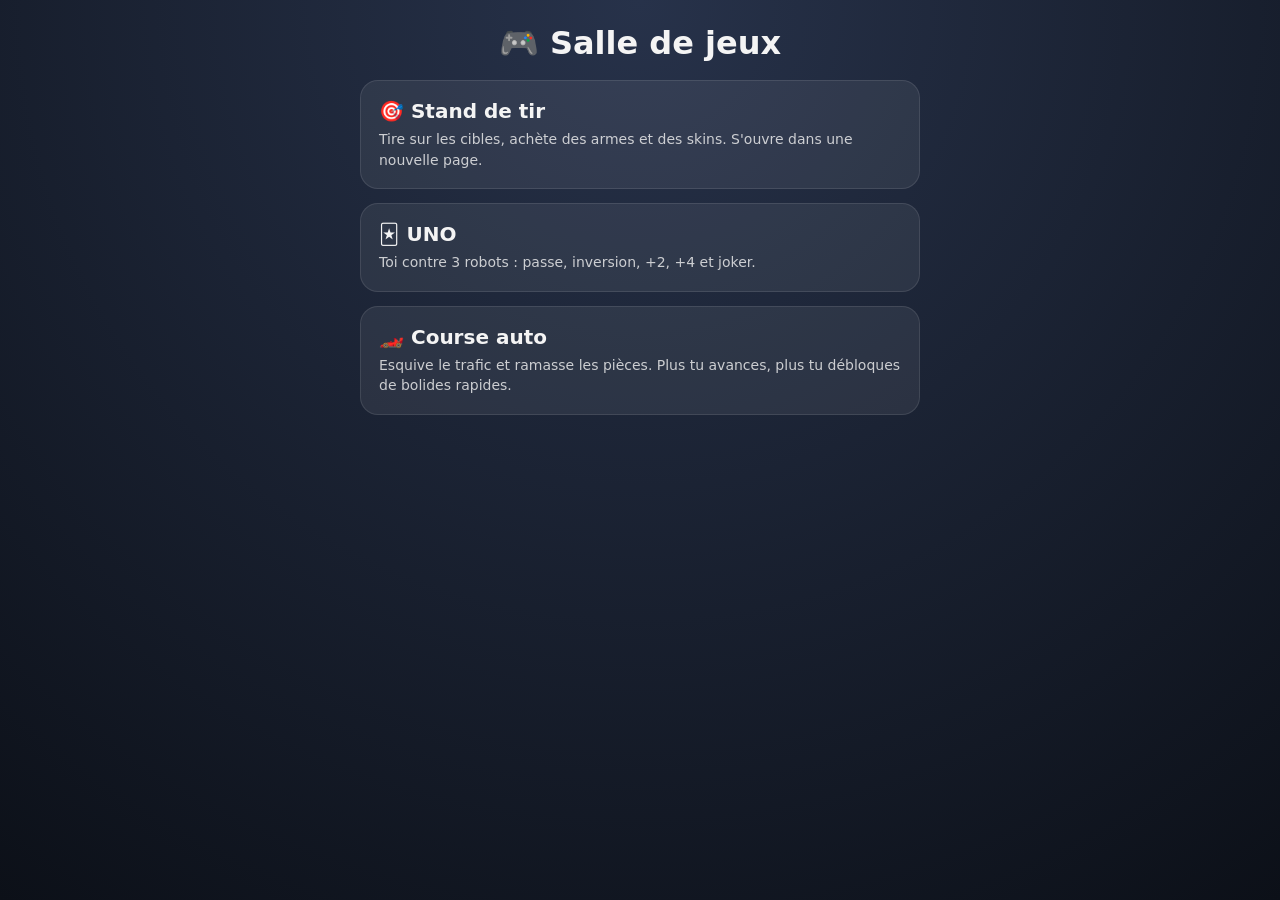
==== commit d234c427: "Enhance UNO game for 4 players and style updates Updated UNO game to support 4 players and improved " ====
--- a/index.html
+++ b/index.html
@@ -7,10 +7,10 @@
 <style>
 *{box-sizing:border-box}
 :root{padding-top:env(safe-area-inset-top,0px);padding-bottom:env(safe-area-inset-bottom,0px)}
-body{margin:0;min-height:100vh;background:radial-gradient(circle at 50% 0,#27324a,#0c1018);color:#f4f4f4;font-family:system-ui,-apple-system,sans-serif;padding:16px;display:flex;flex-direction:column;align-items:center}
+body{margin:0;min-height:100vh;background:radial-gradient(circle at 50% 0,#27324a,#0c1018);color:#f4f4f4;font-family:system-ui,-apple-system,sans-serif;padding:16px;display:flex;flex-direction:column;align-items:center;overflow-x:hidden}
 h1{margin:8px 0 18px}
 h3{margin:14px 0 6px}
-.screen{display:none;width:100%;max-width:520px;flex-direction:column;align-items:center;gap:12px}
+.screen{display:none;width:100%;max-width:560px;flex-direction:column;align-items:center;gap:10px}
 .screen.on{display:flex}
 #s-menu{gap:14px}
 .game{display:block;width:100%;background:rgba(255,255,255,.07);border-radius:18px;padding:18px;text-decoration:none;color:inherit;cursor:pointer;border:1px solid rgba(255,255,255,.1);transition:transform .15s,background .2s}
@@ -24,17 +24,26 @@
 .back{align-self:flex-start}
 .card{padding:0;margin:0;width:64px;height:92px;border-radius:10px;border:3px solid #fff;display:flex;align-items:center;justify-content:center;font-weight:800;font-size:16px;color:#fff;text-shadow:0 1px 2px #000;box-shadow:0 6px 14px rgba(0,0,0,.4);flex-shrink:0}
 .card.big{width:96px;height:136px;font-size:22px}
-#hand{display:flex;gap:8px;flex-wrap:wrap;justify-content:center}
-#hand .card{cursor:pointer;transition:transform .15s}
-#hand .card:hover:not(:disabled){transform:translateY(-10px)}
+.card.sm{width:50px;height:72px;font-size:12px}
+.card.fly{position:fixed;transition:all .6s ease-in-out;pointer-events:none;z-index:5;width:64px;height:92px;display:flex;align-items:center;justify-content:center;font-weight:800;color:#fff}
+#hand .card:hover:not(:disabled){transform:translateY(-8px)}
 #hand .card:disabled{opacity:.45;cursor:not-allowed}
-#uno-table{display:flex;gap:16px;align-items:center;justify-content:center;flex-wrap:wrap}
-.status{font-weight:600;min-height:24px;text-align:center}
-.bots{opacity:.85;font-size:14px}
+.table{width:100%;display:grid;grid-template-columns:110px 1fr 110px;grid-template-areas:"top top top" "left center right" "bottom bottom bottom";gap:8px;align-items:center}
+#seat1{grid-area:left;flex-direction:column}#seat2{grid-area:right;flex-direction:column}#seat3{grid-area:top}#seat0{grid-area:bottom}#center{grid-area:center}
+.seat{display:flex;align-items:center;gap:10px;background:rgba(255,255,255,.06);border-radius:14px;padding:8px;width:100%;transition:box-shadow .2s}
+.seat.turn{box-shadow:0 0 0 2px #e0a100,0 0 16px rgba(224,161,0,.35)}
+.who{width:110px;text-align:center;font-size:13px;flex-shrink:0}
+.av{font-size:30px;display:block}
+.say{font-size:11px;opacity:.8;min-height:14px;margin-top:2px}
+.hand{flex:1;display:flex;flex-wrap:wrap;gap:4px;justify-content:center;min-height:50px;align-items:center}
+.mini{width:24px;height:36px;border-radius:5px;background:linear-gradient(135deg,#b71c1c,#263238);border:2px solid #fff}
+.pile{width:62px;height:86px;padding:4px;border-radius:9px;background:#b71c1c;border:3px solid #fff;color:#fff;font-size:11px;line-height:1.2;flex-shrink:0}
+#center{display:flex;gap:16px;align-items:center;justify-content:center;flex-wrap:wrap;padding:6px 0}
+.status{font-weight:600;min-height:24px;text-align:center;max-width:320px}
 .pill{background:rgba(255,255,255,.08);padding:6px 12px;border-radius:999px;font-weight:600;font-size:14px}
 canvas{width:100%;max-width:360px;border-radius:14px;touch-action:none;box-shadow:0 10px 30px rgba(0,0,0,.5)}
-#garage{display:grid;grid-template-columns:1fr 1fr;gap:8px;width:100%}
-#garage button{font-size:13px;padding:8px}
+#garage,#terrains{display:grid;grid-template-columns:1fr 1fr;gap:8px;width:100%}
+#garage button,#terrains button{font-size:13px;padding:8px}
 </style>
 </head>
 <body>
@@ -45,7 +54,7 @@
     <b>🎯 Stand de tir</b><span>Tire sur les cibles, achète des armes et des skins. S'ouvre dans une nouvelle page.</span>
   </a>
   <div class="game" onclick="show('uno')">
-    <b>🃏 UNO</b><span>Joue contre 2 bots : passe, inversion, +2, +4 et joker.</span>
+    <b>🃏 UNO</b><span>Toi contre 3 robots : passe, inversion, +2, +4 et joker.</span>
   </div>
   <div class="game" onclick="show('car')">
     <b>🏎️ Course auto</b><span>Esquive le trafic et ramasse les pièces. Plus tu avances, plus tu débloques de bolides rapides.</span>
@@ -54,11 +63,15 @@
 
 <div class="screen" id="s-uno">
   <button class="back" onclick="show('menu')">← Menu</button>
-  <div class="bots" id="bots"></div>
-  <div id="uno-table"><div class="card big" id="top"></div><div class="status" id="ustat"></div></div>
+  <div class="table">
+    <div class="seat" id="seat1"></div>
+    <div class="seat" id="seat2"></div>
+    <div class="seat" id="seat3"></div>
+    <div id="center"><div class="card big" id="top"></div><div class="status" id="ustat"></div></div>
+    <div class="seat" id="seat0"></div>
+  </div>
   <div class="row" id="picker"></div>
-  <div id="hand"></div>
-  <div class="row"><button id="draw" onclick="humanDraw()">Piocher</button><button onclick="newUno()">Nouvelle partie</button></div>
+  <div class="row"><button onclick="newUno()">Nouvelle partie</button></div>
 </div>
 
 <div class="screen" id="s-car">
@@ -67,6 +80,8 @@
   <canvas id="road" width="360" height="520"></canvas>
   <div class="row"><button onclick="mv(-1)">◀</button><button class="act" id="cstart" onclick="startCar()">Démarrer</button><button onclick="mv(1)">▶</button></div>
   <div class="status" id="cmsg">Flèches ou A / D pour changer de voie.</div>
+  <h3>Terrains</h3>
+  <div id="terrains"></div>
   <h3>Garage</h3>
   <div id="garage"></div>
 </div>
@@ -77,15 +92,17 @@
   document.querySelectorAll('.screen').forEach(s=>s.classList.remove('on'));
   $('s-'+n).classList.add('on');
   if(n==='uno'&&!hands.length)newUno();
-  if(n==='car'){renderGarage();updCar();}
-}
-
-/* ================= UNO ================= */
+  if(n==='car'){renderGarage();renderTer();updCar();}
+}
+
+/* ================= UNO (4 joueurs) ================= */
 const CC={R:'#d32f2f',G:'#2e7d32',B:'#1565c0',Y:'#f9a825',W:'#222'};
 const NM={R:'rouge',G:'vert',B:'bleu',Y:'jaune'};
 const LBL={S:'Passe',R:'Inv.','+2':'+2',W:'Joker','+4':'+4'};
-const N=3;
-let deck=[],disc=[],hands=[],turn=0,dir=1,curC='R',pending=0,won=-1,pick=-1,timer=null,msg='';
+const NAME=['Toi','Robot Alpha','Robot Bêta','Robot Gamma'];
+const AV=['🚴','🤖','🦾','👾'];
+const N=4;
+let deck=[],disc=[],hands=[],turn=0,dir=1,curC='R',pending=0,won=-1,pick=-1,timer=null,msg='',lastSay=[];
 
 const lbl=c=>LBL[c.v]||c.v;
 const topC=()=>disc[disc.length-1];
@@ -112,32 +129,46 @@
 function adv(){turn=(turn+dir+N)%N;}
 
 function newUno(){
-  deck=shuf(mkDeck());disc=[];hands=[[],[],[]];
+  deck=shuf(mkDeck());disc=[];hands=[[],[],[],[]];lastSay=['','','',''];
   for(let p=0;p<N;p++)drawN(p,7);
   let t;do{t=deck.pop();}while(t.c==='W');
   disc=[t];curC=t.c;turn=0;dir=1;pending=0;won=-1;pick=-1;
   msg='À toi de jouer !';
   runTurn();
 }
+function fly(p,c){
+  const from=$('seat'+p).getBoundingClientRect(),to=$('top').getBoundingClientRect();
+  const d=document.createElement('div');
+  d.className='card fly';d.textContent=lbl(c);d.style.background=CC[c.c];
+  d.style.left=(from.left+from.width/2-32)+'px';d.style.top=(from.top+8)+'px';
+  document.body.appendChild(d);
+  requestAnimationFrame(()=>requestAnimationFrame(()=>{
+    d.style.left=to.left+'px';d.style.top=to.top+'px';
+    d.style.transform='rotate('+(Math.random()*30-15)+'deg) scale(1.2)';d.style.opacity='0';
+  }));
+  setTimeout(()=>d.remove(),700);
+}
 function playCard(p,i,chosen){
   const c=hands[p].splice(i,1)[0];
   disc.push(c);
   curC=c.c==='W'?chosen:c.c;
+  lastSay[p]=lbl(c)+(chosen?' ('+NM[chosen]+')':'');
+  fly(p,c);
   let skip=false;
   if(c.v==='S')skip=true;
   if(c.v==='R')dir=-dir;
   if(c.v==='+2')pending+=2;
   if(c.v==='+4')pending+=4;
-  if(!hands[p].length){won=p;msg=p===0?'Tu as gagné ! 🎉':'Bot '+p+' gagne !';return;}
+  if(!hands[p].length){won=p;msg=p===0?'Tu as gagné ! 🎉':NAME[p]+' gagne !';return;}
   adv();
   if(skip)adv();
 }
 function runTurn(){
   clearTimeout(timer);renderUno();
   if(won>=0)return;
-  if(turn!==0){timer=setTimeout(botTurn,800);return;}
+  if(turn!==0){timer=setTimeout(botTurn,900);return;}
   if(pending&&!hands[0].some(canPlay)){
-    drawN(0,pending);msg='Tu pioches '+pending+' cartes.';pending=0;adv();runTurn();
+    drawN(0,pending);msg='Tu pioches '+pending+' cartes.';lastSay[0]='Pioche '+pending;pending=0;adv();runTurn();
   }
 }
 function botTurn(){
@@ -145,14 +176,17 @@
   const h=hands[turn];
   let i=h.findIndex(c=>canPlay(c)&&c.c!=='W');
   if(i<0)i=h.findIndex(canPlay);
-  if(i<0){drawN(turn,pending||1);msg='Bot '+turn+' pioche.';pending=0;adv();runTurn();return;}
+  if(i<0){
+    drawN(turn,pending||1);msg=NAME[turn]+' pioche.';lastSay[turn]='Pioche';
+    pending=0;adv();runTurn();return;
+  }
   const c=h[i];let ch=null;
   if(c.c==='W'){
     const n={R:0,G:0,B:0,Y:0};
     h.forEach(x=>{if(x.c!=='W')n[x.c]++;});
     ch=Object.keys(n).sort((a,b)=>n[b]-n[a])[0];
   }
-  msg='Bot '+turn+' joue '+lbl(c)+(ch?' ('+NM[ch]+')':'')+'.';
+  msg=NAME[turn]+' joue '+lbl(c)+(ch?' ('+NM[ch]+')':'')+'.';
   playCard(turn,i,ch);
   runTurn();
 }
@@ -171,26 +205,41 @@
 }
 function humanDraw(){
   if(turn!==0||won>=0||pending||pick>=0)return;
-  drawN(0,1);msg='Tu as pioché.';adv();runTurn();
+  drawN(0,1);msg='Tu as pioché.';lastSay[0]='Pioche';adv();runTurn();
 }
 function renderUno(){
   const t=topC(),b=$('top');
   b.style.background=CC[curC];b.textContent=lbl(t);
-  $('bots').textContent='Bot 1 : '+hands[1].length+' cartes · Bot 2 : '+hands[2].length+' cartes';
-  $('ustat').textContent=msg+(won<0?(turn===0?' — Ton tour':' — Tour du bot '+turn):'');
+  for(let p=0;p<N;p++){
+    const s=$('seat'+p),me=p===0;
+    s.className='seat'+(turn===p&&won<0?' turn':'');
+    s.innerHTML='';
+    const who=document.createElement('div');who.className='who';
+    who.innerHTML='<span class="av">'+AV[p]+'</span><b>'+NAME[p]+'</b><div class="say">'+(turn===0&&won<0&&p===0?'⏱ '+tl+' s':(lastSay[p]||''))+'</div>';
+    const hd=document.createElement('div');hd.className='hand';
+    if(me){
+      hands[0].forEach((c,i)=>{
+        const x=document.createElement('button');
+        x.className='card sm';x.textContent=lbl(c);x.style.background=CC[c.c];
+        x.disabled=turn!==0||won>=0||!canPlay(c)||pick>=0;
+        x.onclick=()=>humanPlay(i);
+        hd.appendChild(x);
+      });
+    }else{
+      for(let k=0;k<hands[p].length;k++){const m=document.createElement('div');m.className='mini';hd.appendChild(m);}
+    }
+    const pile=document.createElement('button');
+    pile.className='pile';
+    pile.innerHTML='🂠<br>Piocher<br>('+deck.length+')';
+    pile.disabled=!me||turn!==0||won>=0||pending>0||pick>=0;
+    pile.onclick=humanDraw;
+    s.append(who,hd,pile);
+  }
   const pk=$('picker');pk.innerHTML='';
   if(pick>=0)['R','G','B','Y'].forEach(c=>{
     const x=document.createElement('button');x.textContent=NM[c];x.style.background=CC[c];x.onclick=()=>pickColor(c);pk.appendChild(x);
   });
-  const hd=$('hand');hd.innerHTML='';
-  hands[0].forEach((c,i)=>{
-    const x=document.createElement('button');
-    x.className='card';x.textContent=lbl(c);x.style.background=CC[c.c];
-    x.disabled=turn!==0||won>=0||!canPlay(c)||pick>=0;
-    x.onclick=()=>humanPlay(i);
-    hd.appendChild(x);
-  });
-  $('draw').disabled=turn!==0||won>=0||pending>0||pick>=0;
+  $('ustat').textContent=msg+(won<0?(turn===0?' — Ton tour':' — Tour de '+NAME[turn]):'');
 }
 
 /* ================= COURSE AUTO ================= */
@@ -203,7 +252,7 @@
 {n:'Bolide',c:'#10b981',sp:2.4,need:8000,price:3500}
 ];
 const SAVE='salle-de-jeux-car';
-const G={coins:0,best:0,own:[0],sel:0};
+const G={coins:0,best:0,own:[0],sel:0,ter:0,tOwn:[0]};
 try{Object.assign(G,JSON.parse(localStorage.getItem(SAVE)||'{}'));}catch(e){}
 function sv(){try{localStorage.setItem(SAVE,JSON.stringify(G));}catch(e){}}
 
@@ -228,8 +277,8 @@
 }
 function updateCar(){
   const car=CARS[G.sel];
-  speed=2.5+car.sp*2.2;
-  px+=(LANES[lane]-px)*.25;
+  speed=(2.5+car.sp*2.2)*(1+Math.min(dist,8000)/4000);
+  px+=(LANES[lane]+roadOff()-px)*.25;
   dist+=speed*.08;
   fr++;
   const gap=Math.max(28,80-dist/150);
@@ -238,13 +287,12 @@
   for(const o of items){
     o.y+=speed;
     if(Math.abs(o.y-455)<60&&o.l===lane){
-      if(o.t==='car'&&Math.abs(LANES[o.l]-px)<40){crash();return;}
+      if(o.t==='car'&&Math.abs(LANES[o.l]+roadOff()-px)<40){crash();return;}
       if(o.t==='coin'&&Math.abs(o.y-455)<40){coinsRun++;o.done=true;}
     }
   }
   items=items.filter(o=>!o.done&&o.y<560);
 }
-
 function carShape(x,y,c){
   cx.fillStyle=c;cx.fillRect(x-22,y-35,44,70);
   cx.fillStyle='#1b1b1b';cx.fillRect(x-18,y-28,36,14);cx.fillRect(x-18,y+8,36,12);
@@ -253,16 +301,19 @@
   cx.fillRect(x-26,y+10,6,14);cx.fillRect(x+20,y+10,6,14);
 }
 function drawRoad(){
-  cx.fillStyle='#3a3a3a';cx.fillRect(0,0,360,520);
-  cx.fillStyle='#2e7d32';cx.fillRect(0,0,14,520);cx.fillRect(346,0,14,520);
-  cx.strokeStyle='#ddd';cx.lineWidth=3;cx.setLineDash([24,24]);cx.lineDashOffset=-(fr*speed)%48;
-  for(const x of [120,240]){cx.beginPath();cx.moveTo(x,0);cx.lineTo(x,520);cx.stroke();}
+  const T=TERRAINS[G.ter];
+  cx.fillStyle=T.side;cx.fillRect(0,0,360,520);cx.fillStyle=T.road;cx.fillRect(50+roadOff(),0,260,520);
+  if(T.deco==='cactus')for(let y=(fr*speed)%90-90;y<520;y+=90){cx.fillStyle='#3d7a32';cx.fillRect(4,y,6,22);cx.fillRect(351,y+40,6,22);}
+  if(T.deco==='kerb')for(let y=(fr*speed)%40-40;y<520;y+=40){cx.fillStyle='#fff';cx.fillRect(0,y,14,20);cx.fillRect(346,y,14,20);}
+  if(T.deco==='tree')for(let y=(fr*speed)%120-120;y<520;y+=120){cx.fillStyle='#1b5e20';cx.beginPath();cx.arc(7,y,9,0,Math.PI*2);cx.arc(353,y+60,9,0,Math.PI*2);cx.fill();}
+  cx.strokeStyle=T.line;cx.lineWidth=3;cx.setLineDash([24,24]);cx.lineDashOffset=-(fr*speed)%48;
+  for(const x of [120,240].map(v=>v+roadOff())){cx.beginPath();cx.moveTo(x,0);cx.lineTo(x,520);cx.stroke();}
   cx.setLineDash([]);
   for(const o of items){
-    if(o.t==='coin'){cx.fillStyle='#ffd34d';cx.beginPath();cx.arc(LANES[o.l],o.y,10,0,Math.PI*2);cx.fill();}
-    else carShape(LANES[o.l],o.y,o.c);
-  }
-  carShape(px,455,CARS[G.sel].c);
+    if(o.t==='coin'){cx.fillStyle='#ffd34d';cx.beginPath();cx.arc(LANES[o.l]+roadOff(),o.y,10,0,Math.PI*2);cx.fill();}
+    else carShape(LANES[o.l]+roadOff(),o.y,o.c);
+  }
+  carShape(px,455,CARS[G.sel].c);cx.fillStyle='#fff';cx.font='bold 9px sans-serif';cx.textAlign='center';cx.fillText(BRANDS[G.sel],px,462);
 }
 function renderGarage(){
   const g=$('garage');g.innerHTML='';
@@ -284,7 +335,6 @@
   $('ccoins').textContent='🪙 '+G.coins;
   $('cbest').textContent='Record '+G.best+' m';
 }
-
 cvs.addEventListener('pointerdown',e=>{
   const r=cvs.getBoundingClientRect();
   if(!run&&!$('cstart').disabled){startCar();return;}
@@ -297,6 +347,30 @@
   if(e.code==='Space'){e.preventDefault();startCar();}
 });
 
+const TERRAINS=[
+{n:'Goudron',ico:'🛣️',need:0,price:0,road:'#3a3a3a',side:'#2e7d32',line:'#ddd',deco:'none'},
+{n:'Désert',ico:'🏜️',need:1000,price:200,road:'#c9a06a',side:'#e8c88a',line:'#fff3d0',deco:'cactus'},
+{n:'Neige',ico:'❄️',need:2500,price:450,road:'#cfd8dc',side:'#ffffff',line:'#1e88e5',deco:'none'},
+{n:'Montagne de terre',ico:'⛰️',need:3000,price:500,road:'#8d5a2b',side:'#5d4037',line:'#d7b48a',deco:'none'},
+{n:'Rallye',ico:'🌲',need:4000,price:650,road:'#a58b6b',side:'#2e6b2c',line:'#f5f0e1',deco:'tree'},
+{n:'Speedway',ico:'🏁',need:5000,price:750,road:'#b5651d',side:'#f5f5f5',line:'#ffffff',deco:'none'},
+{n:'Circuit F1',ico:'🏎️',need:6500,price:900,road:'#2b2b2b',side:'#e10600',line:'#ffffff',deco:'kerb'},
+{n:'Terrain de foot',ico:'⚽',need:8000,price:1200,road:'#3c9d3c',side:'#2f7f2f',line:'#ffffff',deco:'none'}
+];
+const BRANDS=['Vroum','Turbo','Rapido','Nova','X-Treme','Bolt'];
+function renderTer(){
+  const g=$('terrains');g.innerHTML='';
+  TERRAINS.forEach((t,i)=>{
+    const own=G.tOwn.includes(i),ok=G.best>=t.need;
+    const b=document.createElement('button');
+    b.textContent=own?t.ico+' '+t.n+(G.ter===i?' ✔':''):ok?t.ico+' '+t.n+' · '+t.price+' 🪙':t.ico+' '+t.n+' · 🔒 '+t.need+' m';
+    b.className=own&&G.ter===i?'act':'';
+    b.disabled=!own&&(!ok||G.coins<t.price);
+    b.onclick=()=>{if(!own){G.coins-=t.price;G.tOwn.push(i);}G.ter=i;sv();renderTer();updCar();};
+    g.appendChild(b);
+  });
+}
+const roadOff=()=>Math.sin(dist/260)*60;
 function loop(){
   const on=$('s-car').classList.contains('on');
   if(on){
@@ -306,6 +380,22 @@
   requestAnimationFrame(loop);
 }
 loop();
+
+/* Minuteur de 30 s pour le joueur */
+let tl=30;
+function humanTimeout(){
+  if(pending){drawN(0,pending);msg='Temps écoulé : tu pioches '+pending+'.';pending=0;}
+  else{drawN(0,1);msg='Temps écoulé : tu pioches une carte.';}
+  lastSay[0]='⌛ Pioche';pick=-1;adv();runTurn();
+}
+setInterval(()=>{
+  const human=turn===0&&won<0&&pick<0;
+  if(!human){tl=30;return;}
+  if(!$('s-uno').classList.contains('on'))return;
+  tl--;
+  if(tl<=0){tl=30;humanTimeout();return;}
+  renderUno();
+},1000);
 </script>
 </body>
 </html>
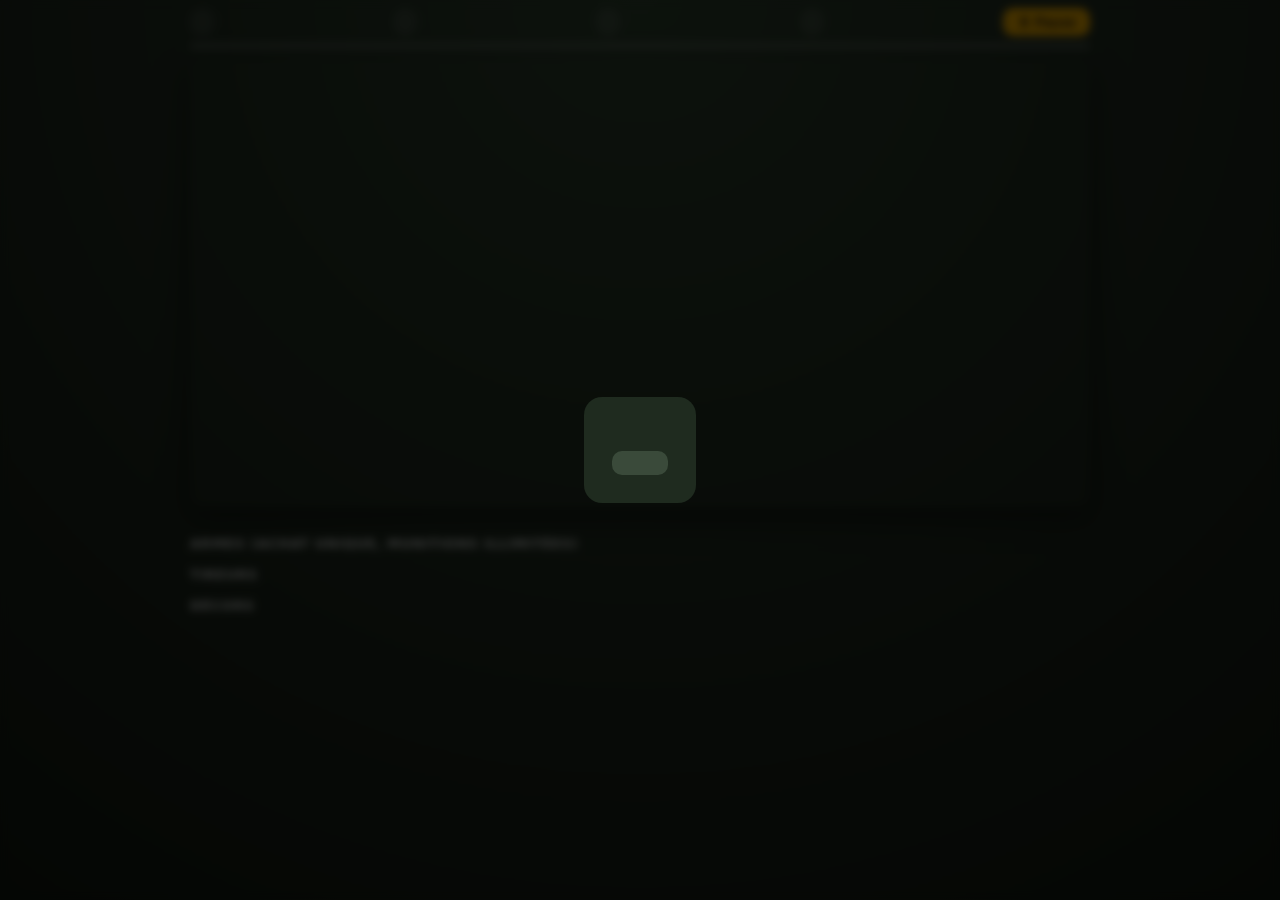
==== commit cc2f1cea: "Update print statement from 'Hello' to 'Goodbye'" ====
--- a/index.html
+++ b/index.html
@@ -3,399 +3,402 @@
 <head>
 <meta charset="UTF-8">
 <meta name="viewport" content="width=device-width, initial-scale=1, viewport-fit=cover">
-<title>Salle de jeux</title>
+<title>Stand de tir</title>
 <style>
 *{box-sizing:border-box}
 :root{padding-top:env(safe-area-inset-top,0px);padding-bottom:env(safe-area-inset-bottom,0px)}
-body{margin:0;min-height:100vh;background:radial-gradient(circle at 50% 0,#27324a,#0c1018);color:#f4f4f4;font-family:system-ui,-apple-system,sans-serif;padding:16px;display:flex;flex-direction:column;align-items:center;overflow-x:hidden}
-h1{margin:8px 0 18px}
-h3{margin:14px 0 6px}
-.screen{display:none;width:100%;max-width:560px;flex-direction:column;align-items:center;gap:10px}
-.screen.on{display:flex}
-#s-menu{gap:14px}
-.game{display:block;width:100%;background:rgba(255,255,255,.07);border-radius:18px;padding:18px;text-decoration:none;color:inherit;cursor:pointer;border:1px solid rgba(255,255,255,.1);transition:transform .15s,background .2s}
-.game:hover{transform:translateY(-3px);background:rgba(255,255,255,.12)}
-.game b{font-size:20px;display:block;margin-bottom:6px}
-.game span{opacity:.8;font-size:14px;line-height:1.4}
-button{padding:9px 14px;border:0;border-radius:10px;background:#3a4a6a;color:#fff;font-size:15px;cursor:pointer}
-button:disabled{opacity:.35;cursor:not-allowed}
-button.act{background:#e0a100;color:#111;font-weight:700}
-.row{display:flex;gap:8px;flex-wrap:wrap;justify-content:center}
-.back{align-self:flex-start}
-.card{padding:0;margin:0;width:64px;height:92px;border-radius:10px;border:3px solid #fff;display:flex;align-items:center;justify-content:center;font-weight:800;font-size:16px;color:#fff;text-shadow:0 1px 2px #000;box-shadow:0 6px 14px rgba(0,0,0,.4);flex-shrink:0}
-.card.big{width:96px;height:136px;font-size:22px}
-.card.sm{width:50px;height:72px;font-size:12px}
-.card.fly{position:fixed;transition:all .6s ease-in-out;pointer-events:none;z-index:5;width:64px;height:92px;display:flex;align-items:center;justify-content:center;font-weight:800;color:#fff}
-#hand .card:hover:not(:disabled){transform:translateY(-8px)}
-#hand .card:disabled{opacity:.45;cursor:not-allowed}
-.table{width:100%;display:grid;grid-template-columns:110px 1fr 110px;grid-template-areas:"top top top" "left center right" "bottom bottom bottom";gap:8px;align-items:center}
-#seat1{grid-area:left;flex-direction:column}#seat2{grid-area:right;flex-direction:column}#seat3{grid-area:top}#seat0{grid-area:bottom}#center{grid-area:center}
-.seat{display:flex;align-items:center;gap:10px;background:rgba(255,255,255,.06);border-radius:14px;padding:8px;width:100%;transition:box-shadow .2s}
-.seat.turn{box-shadow:0 0 0 2px #e0a100,0 0 16px rgba(224,161,0,.35)}
-.who{width:110px;text-align:center;font-size:13px;flex-shrink:0}
-.av{font-size:30px;display:block}
-.say{font-size:11px;opacity:.8;min-height:14px;margin-top:2px}
-.hand{flex:1;display:flex;flex-wrap:wrap;gap:4px;justify-content:center;min-height:50px;align-items:center}
-.mini{width:24px;height:36px;border-radius:5px;background:linear-gradient(135deg,#b71c1c,#263238);border:2px solid #fff}
-.pile{width:62px;height:86px;padding:4px;border-radius:9px;background:#b71c1c;border:3px solid #fff;color:#fff;font-size:11px;line-height:1.2;flex-shrink:0}
-#center{display:flex;gap:16px;align-items:center;justify-content:center;flex-wrap:wrap;padding:6px 0}
-.status{font-weight:600;min-height:24px;text-align:center;max-width:320px}
-.pill{background:rgba(255,255,255,.08);padding:6px 12px;border-radius:999px;font-weight:600;font-size:14px}
-canvas{width:100%;max-width:360px;border-radius:14px;touch-action:none;box-shadow:0 10px 30px rgba(0,0,0,.5)}
-#garage,#terrains{display:grid;grid-template-columns:1fr 1fr;gap:8px;width:100%}
-#garage button,#terrains button{font-size:13px;padding:8px}
+body{margin:0;min-height:100vh;background:radial-gradient(circle at 50% 0,#2c3d2c,#10160f);color:#f4f4f4;font-family:system-ui,-apple-system,sans-serif;display:flex;flex-direction:column;align-items:center;padding:8px}
+#hud{width:100%;max-width:900px;display:flex;justify-content:space-between;flex-wrap:wrap;gap:6px;margin-bottom:6px}
+.pill{background:rgba(255,255,255,.08);border-radius:999px;padding:6px 12px;font-weight:600;font-size:14px}
+#bar{width:100%;max-width:900px;height:8px;background:rgba(255,255,255,.12);border-radius:8px;overflow:hidden;margin-bottom:8px}
+#barfill{display:block;height:100%;width:0;background:linear-gradient(90deg,#ffd34d,#ff8a00);transition:width .25s}
+canvas{width:100%;max-width:900px;height:auto;display:block;border-radius:14px;cursor:none;touch-action:none;box-shadow:0 10px 30px rgba(0,0,0,.5)}
+.sec{width:100%;max-width:900px;margin:12px 0 4px;font-weight:700;font-size:13px;opacity:.8;text-transform:uppercase;letter-spacing:.06em}
+.grid{width:100%;max-width:900px;display:flex;flex-wrap:wrap;gap:6px}
+button{padding:8px 12px;border:0;border-radius:10px;background:#3a4a3a;color:#fff;font-size:14px;cursor:pointer;transition:transform .12s,background .2s,box-shadow .2s}
+button:hover:not(:disabled){transform:translateY(-2px);background:#4c5f4c}
+button:active:not(:disabled){transform:scale(.96)}
+button:disabled{opacity:.4;cursor:not-allowed}
+button.active{background:#e0a100;color:#111;font-weight:700;box-shadow:0 0 12px rgba(224,161,0,.6)}
+#tokens{font-weight:700;font-size:18px;padding:8px 0}
+#pause{background:#e0a100;color:#111;font-weight:700;padding:6px 14px}
+#overlay{position:fixed;inset:0;background:rgba(0,0,0,.7);backdrop-filter:blur(4px);display:flex;align-items:center;justify-content:center;padding:24px;z-index:9;transition:opacity .3s}
+#overlay.hidden{opacity:0;pointer-events:none}
+#card{background:#1f2b1f;border-radius:18px;padding:28px;max-width:480px;text-align:center;line-height:1.5;animation:pop .4s cubic-bezier(.2,1.4,.4,1)}
+@keyframes pop{from{transform:scale(.7);opacity:0}to{transform:scale(1);opacity:1}}
+#card h1{margin:0 0 10px;font-size:28px}
+#card p{margin:0}
+#card button.big{font-size:18px;padding:12px 28px;margin-top:16px}
 </style>
 </head>
 <body>
-<h1>🎮 Salle de jeux</h1>
-
-<div class="screen on" id="s-menu">
-  <a class="game" href="https://claude.ai/artifact/HTuet8yGSW5TwJupc6La6e" target="_blank" rel="noopener">
-    <b>🎯 Stand de tir</b><span>Tire sur les cibles, achète des armes et des skins. S'ouvre dans une nouvelle page.</span>
-  </a>
-  <div class="game" onclick="show('uno')">
-    <b>🃏 UNO</b><span>Toi contre 3 robots : passe, inversion, +2, +4 et joker.</span>
-  </div>
-  <div class="game" onclick="show('car')">
-    <b>🏎️ Course auto</b><span>Esquive le trafic et ramasse les pièces. Plus tu avances, plus tu débloques de bolides rapides.</span>
-  </div>
-</div>
-
-<div class="screen" id="s-uno">
-  <button class="back" onclick="show('menu')">← Menu</button>
-  <div class="table">
-    <div class="seat" id="seat1"></div>
-    <div class="seat" id="seat2"></div>
-    <div class="seat" id="seat3"></div>
-    <div id="center"><div class="card big" id="top"></div><div class="status" id="ustat"></div></div>
-    <div class="seat" id="seat0"></div>
-  </div>
-  <div class="row" id="picker"></div>
-  <div class="row"><button onclick="newUno()">Nouvelle partie</button></div>
-</div>
-
-<div class="screen" id="s-car">
-  <button class="back" onclick="show('menu')">← Menu</button>
-  <div class="row"><span class="pill" id="cdist"></span><span class="pill" id="ccoins"></span><span class="pill" id="cbest"></span></div>
-  <canvas id="road" width="360" height="520"></canvas>
-  <div class="row"><button onclick="mv(-1)">◀</button><button class="act" id="cstart" onclick="startCar()">Démarrer</button><button onclick="mv(1)">▶</button></div>
-  <div class="status" id="cmsg">Flèches ou A / D pour changer de voie.</div>
-  <h3>Terrains</h3>
-  <div id="terrains"></div>
-  <h3>Garage</h3>
-  <div id="garage"></div>
-</div>
-
+<div id="hud"><span class="pill" id="score"></span><span class="pill" id="time"></span><span class="pill" id="wname"></span><span class="pill" id="total"></span><button id="pause" title="Pause (P)">⏸ Pause</button></div>
+<div id="bar"><i id="barfill"></i></div>
+<canvas id="c"></canvas>
+<div id="tokens"></div>
+<div class="sec">Armes (achat unique, munitions illimitées)</div><div class="grid" id="wshop"></div>
+<div class="sec">Tireurs</div><div class="grid" id="sshop"></div>
+<div class="sec">Décors</div><div class="grid" id="tshop"></div>
+<div id="overlay"><div id="card"><h1 id="title"></h1><p id="desc"></p><button id="go" class="big"></button></div></div>
 <script>
 const $=id=>document.getElementById(id);
-function show(n){
-  document.querySelectorAll('.screen').forEach(s=>s.classList.remove('on'));
-  $('s-'+n).classList.add('on');
-  if(n==='uno'&&!hands.length)newUno();
-  if(n==='car'){renderGarage();renderTer();updCar();}
-}
-
-/* ================= UNO (4 joueurs) ================= */
-const CC={R:'#d32f2f',G:'#2e7d32',B:'#1565c0',Y:'#f9a825',W:'#222'};
-const NM={R:'rouge',G:'vert',B:'bleu',Y:'jaune'};
-const LBL={S:'Passe',R:'Inv.','+2':'+2',W:'Joker','+4':'+4'};
-const NAME=['Toi','Robot Alpha','Robot Bêta','Robot Gamma'];
-const AV=['🚴','🤖','🦾','👾'];
-const N=4;
-let deck=[],disc=[],hands=[],turn=0,dir=1,curC='R',pending=0,won=-1,pick=-1,timer=null,msg='',lastSay=[];
-
-const lbl=c=>LBL[c.v]||c.v;
-const topC=()=>disc[disc.length-1];
-const shuf=a=>{for(let i=a.length-1;i>0;i--){const j=Math.floor(Math.random()*(i+1));[a[i],a[j]]=[a[j],a[i]];}return a;};
-function mkDeck(){
-  const d=[];
-  for(const c of ['R','G','B','Y']){
-    d.push({c,v:'0'});
-    for(let n=1;n<=9;n++)d.push({c,v:''+n},{c,v:''+n});
-    for(const v of ['S','R','+2'])d.push({c,v},{c,v});
-  }
-  for(let i=0;i<4;i++)d.push({c:'W',v:'W'},{c:'W',v:'+4'});
-  return d;
-}
-function drawOne(){
-  if(!deck.length){const t=disc.pop();deck=shuf(disc);disc=[t];}
-  return deck.pop();
-}
-function drawN(p,n){for(let i=0;i<n;i++)hands[p].push(drawOne());}
-function canPlay(c){
-  const t=topC();
-  return pending?c.v===t.v:(c.c==='W'||c.c===curC||c.v===t.v);
-}
-function adv(){turn=(turn+dir+N)%N;}
-
-function newUno(){
-  deck=shuf(mkDeck());disc=[];hands=[[],[],[],[]];lastSay=['','','',''];
-  for(let p=0;p<N;p++)drawN(p,7);
-  let t;do{t=deck.pop();}while(t.c==='W');
-  disc=[t];curC=t.c;turn=0;dir=1;pending=0;won=-1;pick=-1;
-  msg='À toi de jouer !';
-  runTurn();
-}
-function fly(p,c){
-  const from=$('seat'+p).getBoundingClientRect(),to=$('top').getBoundingClientRect();
-  const d=document.createElement('div');
-  d.className='card fly';d.textContent=lbl(c);d.style.background=CC[c.c];
-  d.style.left=(from.left+from.width/2-32)+'px';d.style.top=(from.top+8)+'px';
-  document.body.appendChild(d);
-  requestAnimationFrame(()=>requestAnimationFrame(()=>{
-    d.style.left=to.left+'px';d.style.top=to.top+'px';
-    d.style.transform='rotate('+(Math.random()*30-15)+'deg) scale(1.2)';d.style.opacity='0';
+const TAU=Math.PI*2,W=900,H=520;
+const cv=$('c'),ctx=cv.getContext('2d');cv.width=W;cv.height=H;
+const GUN={x:W/2,y:H-34};
+const rr=(a,b)=>a+Math.random()*(b-a);
+const circ=(x,y,r)=>{ctx.beginPath();ctx.arc(x,y,r,0,TAU);ctx.fill();};
+
+const WEAPONS=[
+{name:'Pistolet',price:0,cool:350,pellets:1,spread:0.01,dmg:1,color:'#ccc'},
+{name:'Revolver',price:10,cool:500,pellets:1,spread:0.005,dmg:2,color:'#999'},
+{name:'Fusil à pompe',price:20,cool:800,pellets:6,spread:0.12,dmg:1,color:'#a0522d'},
+{name:'Mitraillette',price:30,cool:90,pellets:1,spread:0.06,dmg:1,color:'#f55'},
+{name:"Fusil d'assaut",price:45,cool:150,pellets:1,spread:0.03,dmg:1,color:'#6a6'},
+{name:'Arbalète',price:55,cool:900,pellets:1,spread:0,dmg:3,color:'#c84'},
+{name:'Sniper',price:60,cool:1100,pellets:1,spread:0,dmg:3,color:'#3cf'},
+{name:'Lance-grenades',price:75,cool:1000,pellets:1,spread:0.02,dmg:1,splash:70,color:'#8a5'},
+{name:'Lance-roquette',price:100,cool:1300,pellets:1,spread:0,dmg:2,splash:120,color:'#e74'},
+{name:'Mini-gun',price:150,cool:60,pellets:1,spread:0.08,dmg:1,color:'#fc3'},
+{name:'Canon laser',price:200,cool:250,pellets:1,spread:0,dmg:5,color:'#f0f'}
+];
+const KINDS={
+cible:{r:20,pts:1,hp:1,life:2200},
+canard:{r:22,pts:3,hp:1,life:Infinity},
+blindee:{r:28,pts:5,hp:3,life:4000},
+caisse:{r:18,pts:0,hp:1,life:2600}
+};
+const LEVELS=[
+{label:'Facile',goal:10,time:40,types:['cible'],spawn:900,speed:1,max:5},
+{label:'Canards',goal:20,time:40,types:['cible','canard'],spawn:800,speed:1.2,max:6},
+{label:'Blindées',goal:35,time:45,types:['cible','canard','blindee'],spawn:700,speed:1.4,max:7},
+{label:'Caisses',goal:50,time:45,types:['cible','canard','blindee','caisse'],spawn:600,speed:1.6,max:7},
+{label:'Expert',goal:70,time:50,types:['cible','canard','blindee','caisse'],spawn:450,speed:1.9,max:9}
+];
+// lvl = débloqué en finissant ce niveau ; price = jetons
+const THEMES=[
+{name:'Classique',ico:'🌤️',lvl:0,sky:['#8fc3e6','#c9e4b0','#6b9a4f'],ground:'#5a4a32',ring:'#d33',duck:'#ffd21f'},
+{name:'Nuit',ico:'🌙',lvl:1,sky:['#0b1026','#243b6b','#1a2a18'],ground:'#2a2a2a',ring:'#0ff',duck:'#ffe066',cloud:'rgba(255,255,255,.15)'},
+{name:'Désert',ico:'🏜️',lvl:2,sky:['#f7c873','#fbe3a8','#d9a35a'],ground:'#b98a4a',ring:'#c0392b',duck:'#8d5524'},
+{name:'Neige',ico:'❄️',lvl:3,sky:['#cfe8f7','#f2fafd','#e8f1f5'],ground:'#ffffff',ring:'#2c7be5',duck:'#ff7b00'},
+{name:'Montagne',ico:'⛰️',price:40,sky:['#6fa8dc','#b7d7f2','#e8f1f8'],ground:'#5d6b4a',peaks:'#8a8f96',ring:'#e67e22',duck:'#f1c40f'},
+{name:'Russie (hiver)',ico:'🐻',price:50,sky:['#9fb8c9','#dfe9f0','#eef3f6'],ground:'#ffffff',peaks:'#c9d6e0',ring:'#c0392b',duck:'#2c3e50'},
+{name:'Volcan',ico:'🌋',price:60,sky:['#2a0a04','#7a2a0a','#ff6b00'],ground:'#2b1b17',peaks:'#1a0f0c',ring:'#ffcc00',duck:'#ffb347'},
+{name:'Enfer rouge',ico:'😈',price:80,sky:['#3a0a0a','#8b1a1a','#4a1010'],ground:'#5a1f1f',peaks:'#2e0b0b',ring:'#ffcc00',duck:'#ff8c00'},
+{name:'Everest',ico:'🏔️',price:120,sky:['#0b1a33','#3c5a80','#e8f3ff'],ground:'#f5fbff',peaks:'#dfe9f2',ring:'#e74c3c',duck:'#ffd21f'},
+{name:'Fromage',ico:'🧀',price:25,sky:['#fff3a0','#ffe066','#f5c518'],ground:'#e0a800',ring:'#fff',duck:'#ff6f00'},
+{name:'Bonbonland',ico:'🍭',price:35,sky:['#ffc6e8','#ffe0f4','#ff8fd0'],ground:'#ffb3de',ring:'#7b2cbf',duck:'#00e5ff'},
+{name:'Discothèque',ico:'🪩',price:70,disco:true,sky:['#222','#333','#111'],ground:'#111',ring:'#ff00ff',duck:'#00ffff'}
+];
+// Tireurs drôles (emoji) : achetables avec des jetons
+const SHOOTERS=[
+{n:'Soldat',e:'🪖',price:0},{n:'Président',e:'🤵',price:0},{n:'Cowboy',e:'🤠',price:0},{n:'Ninja',e:'🥷',price:0},
+{n:'Poule',e:'🐔',price:15},{n:'Grenouille',e:'🐸',price:25},{n:'Perroquet',e:'🦜',price:30},{n:'Mamie',e:'👵',price:40},
+{n:'Zombie',e:'🧟',price:45},{n:'Robot',e:'🤖',price:60},{n:'Alien',e:'👽',price:80},{n:'Licorne',e:'🦄',price:100}
+];
+
+// Progression sauvegardée dans le navigateur (propre à chaque appareil)
+const KEY='stand-de-tir-v2';
+const P={tokens:0,maxLevel:0,theme:0,shooter:0,wOwned:[0],sOwned:[0,1,2,3],tOwned:[]};
+function save(){try{localStorage.setItem(KEY,JSON.stringify(P));}catch(e){}}
+function load(){try{Object.assign(P,JSON.parse(localStorage.getItem(KEY)||'{}'));}catch(e){}}
+load();
+
+let state='menu',level=0,total=0,score=0,timeLeft=40,cur=0,dirty=true,clock=0,last=0,spawnT=0,lastShot=0,holding=false,shake=0,flashT=0,recoil=0;
+let mouse={x:W/2,y:H/2},targets=[],dying=[],parts=[],tracers=[],rings=[],pops=[];
+const clouds=Array.from({length:5},()=>({x:Math.random()*W,y:30+Math.random()*130,s:.6+Math.random()*.8,v:.08+Math.random()*.15}));
+
+function themeOwned(i){const t=THEMES[i];return P.tOwned.includes(i)||(t.lvl!==undefined&&t.lvl<=P.maxLevel);}
+function addPop(x,y,text,color){pops.push({x,y,text,color,life:900});}
+function burst(x,y,c,n,sp){
+  for(let i=0;i<n;i++){const a=Math.random()*TAU,v=Math.random()*sp;
+    parts.push({x,y,vx:Math.cos(a)*v,vy:Math.sin(a)*v-1,life:500+Math.random()*300,max:800,c,s:1.5+Math.random()*2.5,rot:0,vr:0});}
+}
+
+function spawn(){
+  const L=LEVELS[level],type=L.types[Math.floor(Math.random()*L.types.length)],k=KINDS[type];
+  const t={type,r:k.r,pts:k.pts,hp:k.hp,life:k.life*(1-level*.08),x:0,y:0,vx:0,y0:0,bob:Math.random()*TAU,rot:0,flash:0,dead:false};
+  if(type==='canard'){
+    t.vx=(Math.random()<.5?1:-1)*(1.5+Math.random()*1.5)*L.speed;
+    t.x=t.vx>0?-30:W+30;t.y0=t.y=110+Math.random()*120;
+  }else{
+    t.x=70+Math.random()*(W-140);
+    t.y=(type==='blindee'||type==='caisse')?150+Math.random()*(H-260):120+Math.random()*(H-260);
+    t.y0=t.y;
+  }
+  targets.push(t);
+}
+
+function hit(t,dmg){
+  if(t.dead)return;
+  t.hp-=dmg;t.flash=120;
+  if(t.hp>0){burst(t.x,t.y,'#fff',8,3);return;}
+  t.dead=true;score+=t.pts;
+  const gain=t.type==='caisse'?5:t.pts;
+  P.tokens+=gain;dirty=true;save();
+  const col=t.type==='caisse'?'#ffd34d':t.type==='canard'?'#ffd21f':'#ff5a5a';
+  burst(t.x,t.y,col,t.type==='caisse'?30:18,6);
+  dying.push({type:t.type,r:t.r,hp:'',x:t.x,y:t.y,vx:t.vx*.4,vy:t.type==='canard'?-3:-5,rot:0,vr:(Math.random()-.5)*.4,life:900,flash:0});
+  addPop(t.x,t.y-24,'+'+gain+' 🪙','#fff');
+}
+
+function shoot(now){
+  const w=WEAPONS[cur];
+  if(state!=='play'||!P.wOwned.includes(cur)||now-lastShot<w.cool||mouse.y>GUN.y-40)return;
+  lastShot=now;recoil=w.dmg>=3?12:6;flashT=70;
+  if(w.dmg<3)parts.push({x:GUN.x+10,y:GUN.y-8,vx:1.5+Math.random()*2,vy:-3-Math.random()*2,vr:.4,rot:0,life:800,max:800,c:'#d4a72c',shell:1});
+  if(w.dmg>=3||w.splash)shake=Math.min(14,shake+6);
+  const base=Math.atan2(mouse.y-GUN.y,mouse.x-GUN.x);
+  burst(GUN.x+Math.cos(base)*52,GUN.y+Math.sin(base)*52,'#ffd34d',6,3);
+  for(let p=0;p<w.pellets;p++){
+    const a=base+(Math.random()-.5)*2*w.spread,dx=Math.cos(a),dy=Math.sin(a);
+    let best=null,bp=Infinity;
+    for(const t of targets){
+      if(t.dead)continue;
+      const vx=t.x-GUN.x,vy=t.y-GUN.y,pr=vx*dx+vy*dy;
+      if(pr<0||pr>=bp)continue;
+      if(Math.abs(vx*dy-vy*dx)<t.r){best=t;bp=pr;}
+    }
+    const L=best?bp:1200;
+    tracers.push({x2:GUN.x+dx*L,y2:GUN.y+dy*L,life:120,max:120,color:w.color});
+    if(best){
+      hit(best,w.dmg);
+      if(w.splash){
+        rings.push({x:best.x,y:best.y,R:w.splash,life:400,ml:400});
+        for(const t of targets)if(t!==best&&!t.dead&&Math.hypot(t.x-best.x,t.y-best.y)<w.splash)hit(t,w.dmg);
+      }
+    }
+  }
+}
+
+function beginLevel(){
+  const L=LEVELS[level];
+  score=0;timeLeft=L.time;
+  targets=[];dying=[];parts=[];tracers=[];rings=[];pops=[];
+  spawnT=0;lastShot=0;state='play';
+  $('overlay').classList.add('hidden');
+}
+function newGame(){level=0;total=0;cur=0;beginLevel();}
+function togglePause(){
+  if(state==='play'){state='paused';holding=false;showOverlay('⏸ Pause','Jeu en pause. Le temps est arrêté.','Reprendre');}
+  else if(state==='paused'){state='play';$('overlay').classList.add('hidden');}
+}
+function showOverlay(title,desc,btn){
+  $('title').textContent=title;$('desc').textContent=desc;$('go').textContent=btn;
+  $('overlay').classList.remove('hidden');
+}
+function winLevel(){
+  total+=score;P.maxLevel=Math.max(P.maxLevel,level+1);save();dirty=true;state='levelup';
+  if(level===LEVELS.length-1){
+    showOverlay('🏆 Niveau Expert réussi !','Score total : '+total+' points. La partie continue sans fin.','Continuer');
+  }else{
+    const N=LEVELS[level+1];
+    showOverlay('✅ Niveau '+(level+1)+' réussi !','Score : '+score+' / '+LEVELS[level].goal+'. Prochain : niveau '+(level+2)+' ('+N.label+'), objectif '+N.goal+' points en '+N.time+' s. Un nouveau décor est peut-être débloqué !','Niveau suivant');
+  }
+}
+function loseLevel(){
+  total+=score;save();beginLevel();
+  addPop(W/2,H/2-60,'Temps écoulé, on repart !','#ffd34d');
+}
+
+function update(dt){
+  const L=LEVELS[level];
+  clock+=dt;timeLeft-=dt/1000;
+  if(score>=L.goal){winLevel();return;}
+  if(timeLeft<=0){timeLeft=0;score<L.goal?loseLevel():winLevel();return;}
+  spawnT-=dt;
+  if(spawnT<=0){if(targets.length<L.max)spawn();spawnT=L.spawn*(.7+Math.random()*.6);}
+  for(const t of targets){
+    t.x+=t.vx*dt/16;t.life-=dt;
+    if(t.flash>0)t.flash-=dt;
+    if(t.type==='canard')t.y=t.y0+Math.sin(clock/400+t.bob)*10;
+    if(t.type==='caisse')t.rot=Math.sin(clock/250+t.bob)*.15;
+  }
+  targets=targets.filter(t=>!t.dead&&t.life>0&&t.x>-60&&t.x<W+60);
+  for(const d of dying){d.vy+=.3*dt/16;d.x+=d.vx*dt/16;d.y+=d.vy*dt/16;d.rot+=d.vr*dt/16;d.life-=dt;}
+  dying=dying.filter(d=>d.life>0);
+  for(const p of parts){p.vy+=.15*dt/16;p.x+=p.vx*dt/16;p.y+=p.vy*dt/16;p.rot+=p.vr*dt/16;p.life-=dt;}
+  parts=parts.filter(p=>p.life>0);
+  for(const t of tracers)t.life-=dt;tracers=tracers.filter(t=>t.life>0);
+  for(const r of rings)r.life-=dt;rings=rings.filter(r=>r.life>0);
+  for(const p of pops){p.life-=dt;p.y-=dt*.05;}pops=pops.filter(p=>p.life>0);
+  for(const c of clouds){c.x+=c.v*dt/16;if(c.x>W+100)c.x=-100;}
+  recoil*=Math.pow(.85,dt/16);shake*=Math.pow(.88,dt/16);flashT-=dt;
+  if(holding)shoot(performance.now());
+}
+
+function drawTarget(t,T){
+  const r=t.r;
+  ctx.save();ctx.translate(t.x,t.y);ctx.rotate(t.rot||0);
+  if(t.type==='cible'){
+    ctx.fillStyle='#fff';circ(0,0,r);
+    ctx.fillStyle=T.ring;circ(0,0,r*.66);
+    ctx.fillStyle='#fff';circ(0,0,r*.33);
+  }else if(t.type==='canard'){
+    const dir=t.vx>0?1:-1;
+    ctx.fillStyle=T.duck;ctx.beginPath();ctx.ellipse(0,0,r*1.1,r*.6,0,0,TAU);ctx.fill();
+    ctx.fillStyle='rgba(0,0,0,.2)';ctx.beginPath();ctx.ellipse(-dir*r*.2,-r*.1+Math.sin(clock/90)*r*.35,r*.55,r*.22,0,0,TAU);ctx.fill();
+    ctx.fillStyle=T.duck;circ(dir*r*.8,-r*.5,r*.45);
+  }else if(t.type==='blindee'){
+    ctx.fillStyle='#666';circ(0,0,r);
+    ctx.lineWidth=4;ctx.strokeStyle='#bbb';ctx.beginPath();ctx.arc(0,0,r,0,TAU);ctx.stroke();
+    ctx.fillStyle='#fff';ctx.font='bold 14px system-ui';ctx.textAlign='center';ctx.textBaseline='middle';ctx.fillText(t.hp,0,1);
+  }else{
+    ctx.fillStyle='#8b5a2b';ctx.fillRect(-r,-r,2*r,2*r);
+    ctx.strokeStyle='#4a2e12';ctx.lineWidth=2;ctx.strokeRect(-r,-r,2*r,2*r);
+    ctx.fillStyle='#ffd34d';ctx.font='bold 20px system-ui';ctx.textAlign='center';ctx.textBaseline='middle';ctx.fillText('?',0,1);
+  }
+  if(t.flash>0){ctx.globalAlpha=.6*(t.flash/120);ctx.fillStyle='#fff';circ(0,0,r);}
+  ctx.restore();
+}
+
+function draw(){
+  const T=THEMES[P.theme];
+  const ph=performance.now()/40;
+  const sky=T.disco?[`hsl(${ph%360},85%,35%)`,`hsl(${(ph+120)%360},85%,55%)`,`hsl(${(ph+240)%360},80%,30%)`]:T.sky;
+  ctx.save();
+  if(shake>.5)ctx.translate(rr(-shake,shake),rr(-shake,shake));
+  const g=ctx.createLinearGradient(0,0,0,H);
+  g.addColorStop(0,sky[0]);g.addColorStop(.55,sky[1]);g.addColorStop(1,sky[2]);
+  ctx.fillStyle=g;ctx.fillRect(-20,-20,W+40,H+40);
+  ctx.fillStyle=T.cloud||'rgba(255,255,255,.85)';
+  for(const c of clouds){
+    ctx.beginPath();ctx.arc(c.x,c.y,18*c.s,0,TAU);ctx.fill();
+    ctx.beginPath();ctx.arc(c.x+22*c.s,c.y-8*c.s,24*c.s,0,TAU);ctx.fill();
+    ctx.beginPath();ctx.arc(c.x+48*c.s,c.y,18*c.s,0,TAU);ctx.fill();
+  }
+  if(T.peaks){
+    ctx.fillStyle=T.peaks;ctx.beginPath();
+    ctx.moveTo(0,H-70);ctx.lineTo(150,250);ctx.lineTo(300,H-70);ctx.lineTo(480,180);
+    ctx.lineTo(680,H-70);ctx.lineTo(820,300);ctx.lineTo(W,H-70);ctx.closePath();ctx.fill();
+  }
+  ctx.fillStyle=T.ground;ctx.fillRect(0,H-70,W,70);
+  ctx.fillStyle='rgba(0,0,0,.18)';ctx.fillRect(0,H-70,W,3);
+  ctx.globalAlpha=1;
+  for(const d of dying){ctx.globalAlpha=Math.max(0,d.life/900);drawTarget(d,T);}
+  ctx.globalAlpha=1;
+  for(const t of targets)drawTarget(t,T);
+  for(const t of tracers){
+    ctx.globalAlpha=Math.max(0,t.life/t.max);ctx.strokeStyle=t.color;ctx.lineWidth=2;
+    ctx.beginPath();ctx.moveTo(GUN.x,GUN.y-4);ctx.lineTo(t.x2,t.y2);ctx.stroke();
+  }
+  for(const r of rings){
+    const k=1-r.life/r.ml;
+    ctx.globalAlpha=r.life/r.ml;ctx.strokeStyle='#ffb347';ctx.lineWidth=6*(1-k)+1;
+    ctx.beginPath();ctx.arc(r.x,r.y,k*r.R,0,TAU);ctx.stroke();
+  }
+  ctx.globalAlpha=1;
+  for(const p of parts){
+    ctx.save();ctx.globalAlpha=Math.max(0,p.life/p.max);ctx.translate(p.x,p.y);ctx.rotate(p.rot);ctx.fillStyle=p.c;
+    if(p.shell)ctx.fillRect(-3,-1.5,6,3);else{ctx.beginPath();ctx.arc(0,0,p.s,0,TAU);ctx.fill();}
+    ctx.restore();
+  }
+  ctx.globalAlpha=1;
+  // Tireur (emoji qui se balance)
+  ctx.font='72px serif';ctx.textAlign='center';ctx.textBaseline='middle';
+  ctx.fillText(SHOOTERS[P.shooter].e,GUN.x-30,455+Math.sin(ph/8)*4);
+  // Arme avec recul et flash
+  const w=WEAPONS[cur],a=Math.atan2(mouse.y-GUN.y,mouse.x-GUN.x);
+  ctx.save();
+  ctx.translate(GUN.x-Math.cos(a)*recoil,GUN.y-Math.sin(a)*recoil);ctx.rotate(a);
+  ctx.fillStyle='#222';ctx.fillRect(-8,-7,20,14);
+  ctx.fillStyle='#111';ctx.fillRect(10,-5,50,10);
+  ctx.fillStyle=w.color;ctx.fillRect(10,-3.5,44,7);
+  if(flashT>0){ctx.globalAlpha=Math.max(0,flashT/70);ctx.fillStyle='#ffd34d';ctx.beginPath();ctx.arc(64,0,8+Math.random()*10,0,TAU);ctx.fill();}
+  ctx.restore();
+  // Réticule
+  ctx.strokeStyle='#111';ctx.lineWidth=2;ctx.beginPath();
+  ctx.arc(mouse.x,mouse.y,12,0,TAU);
+  ctx.moveTo(mouse.x-18,mouse.y);ctx.lineTo(mouse.x+18,mouse.y);
+  ctx.moveTo(mouse.x,mouse.y-18);ctx.lineTo(mouse.x,mouse.y+18);ctx.stroke();
+  // Textes flottants
+  ctx.font='bold 16px system-ui';ctx.textAlign='center';ctx.textBaseline='alphabetic';
+  for(const p of pops){ctx.globalAlpha=Math.max(0,p.life/900);ctx.fillStyle=p.color;ctx.fillText(p.text,p.x,p.y);}
+  ctx.globalAlpha=1;
+  ctx.restore();
+}
+
+function updateHUD(){
+  const L=LEVELS[level];
+  $('score').textContent='Niveau '+(level+1)+' · '+L.label+' · '+score+' / '+L.goal;
+  $('time').textContent='⏱ '+Math.ceil(timeLeft)+' s';
+  $('time').style.color=(timeLeft<10&&Math.floor(clock/300)%2)?'#ff5252':'';
+  $('wname').textContent='🔫 '+WEAPONS[cur].name;
+  $('total').textContent='Total '+total;
+  $('barfill').style.width=Math.min(100,score/L.goal*100)+'%';
+}
+
+function mk(label,dis,act,fn){const b=document.createElement('button');b.textContent=label;b.disabled=dis;if(act)b.className='active';b.onclick=fn;return b;}
+function fill(id,arr){const box=$(id);box.innerHTML='';arr.forEach(b=>box.appendChild(b));}
+function buyWeapon(i){
+  const w=WEAPONS[i];
+  if(P.wOwned.includes(i)||P.tokens<w.price)return;
+  P.tokens-=w.price;P.wOwned.push(i);cur=i;
+  burst(GUN.x,GUN.y-40,'#ffd34d',24,7);
+  dirty=true;save();
+}
+function renderShops(){
+  dirty=false;
+  $('tokens').textContent='🪙 Jetons : '+P.tokens;
+  fill('wshop',WEAPONS.map((w,i)=>{
+    const own=P.wOwned.includes(i);
+    return mk(own?w.name+' ✔':w.name+' · '+w.price+' 🪙',!own&&P.tokens<w.price,own&&cur===i,()=>{
+      if(own)cur=i;else buyWeapon(i);
+      dirty=true;
+    });
   }));
-  setTimeout(()=>d.remove(),700);
-}
-function playCard(p,i,chosen){
-  const c=hands[p].splice(i,1)[0];
-  disc.push(c);
-  curC=c.c==='W'?chosen:c.c;
-  lastSay[p]=lbl(c)+(chosen?' ('+NM[chosen]+')':'');
-  fly(p,c);
-  let skip=false;
-  if(c.v==='S')skip=true;
-  if(c.v==='R')dir=-dir;
-  if(c.v==='+2')pending+=2;
-  if(c.v==='+4')pending+=4;
-  if(!hands[p].length){won=p;msg=p===0?'Tu as gagné ! 🎉':NAME[p]+' gagne !';return;}
-  adv();
-  if(skip)adv();
-}
-function runTurn(){
-  clearTimeout(timer);renderUno();
-  if(won>=0)return;
-  if(turn!==0){timer=setTimeout(botTurn,900);return;}
-  if(pending&&!hands[0].some(canPlay)){
-    drawN(0,pending);msg='Tu pioches '+pending+' cartes.';lastSay[0]='Pioche '+pending;pending=0;adv();runTurn();
-  }
-}
-function botTurn(){
-  if(won>=0||turn===0)return;
-  const h=hands[turn];
-  let i=h.findIndex(c=>canPlay(c)&&c.c!=='W');
-  if(i<0)i=h.findIndex(canPlay);
-  if(i<0){
-    drawN(turn,pending||1);msg=NAME[turn]+' pioche.';lastSay[turn]='Pioche';
-    pending=0;adv();runTurn();return;
-  }
-  const c=h[i];let ch=null;
-  if(c.c==='W'){
-    const n={R:0,G:0,B:0,Y:0};
-    h.forEach(x=>{if(x.c!=='W')n[x.c]++;});
-    ch=Object.keys(n).sort((a,b)=>n[b]-n[a])[0];
-  }
-  msg=NAME[turn]+' joue '+lbl(c)+(ch?' ('+NM[ch]+')':'')+'.';
-  playCard(turn,i,ch);
-  runTurn();
-}
-function humanPlay(i){
-  if(turn!==0||won>=0)return;
-  const c=hands[0][i];
-  if(!canPlay(c))return;
-  if(c.c==='W'){pick=i;msg='Choisis une couleur.';renderUno();return;}
-  msg='Tu joues '+lbl(c)+'.';
-  playCard(0,i,null);runTurn();
-}
-function pickColor(col){
-  const i=pick;pick=-1;
-  msg='Tu as choisi '+NM[col]+'.';
-  playCard(0,i,col);runTurn();
-}
-function humanDraw(){
-  if(turn!==0||won>=0||pending||pick>=0)return;
-  drawN(0,1);msg='Tu as pioché.';lastSay[0]='Pioche';adv();runTurn();
-}
-function renderUno(){
-  const t=topC(),b=$('top');
-  b.style.background=CC[curC];b.textContent=lbl(t);
-  for(let p=0;p<N;p++){
-    const s=$('seat'+p),me=p===0;
-    s.className='seat'+(turn===p&&won<0?' turn':'');
-    s.innerHTML='';
-    const who=document.createElement('div');who.className='who';
-    who.innerHTML='<span class="av">'+AV[p]+'</span><b>'+NAME[p]+'</b><div class="say">'+(turn===0&&won<0&&p===0?'⏱ '+tl+' s':(lastSay[p]||''))+'</div>';
-    const hd=document.createElement('div');hd.className='hand';
-    if(me){
-      hands[0].forEach((c,i)=>{
-        const x=document.createElement('button');
-        x.className='card sm';x.textContent=lbl(c);x.style.background=CC[c.c];
-        x.disabled=turn!==0||won>=0||!canPlay(c)||pick>=0;
-        x.onclick=()=>humanPlay(i);
-        hd.appendChild(x);
-      });
-    }else{
-      for(let k=0;k<hands[p].length;k++){const m=document.createElement('div');m.className='mini';hd.appendChild(m);}
-    }
-    const pile=document.createElement('button');
-    pile.className='pile';
-    pile.innerHTML='🂠<br>Piocher<br>('+deck.length+')';
-    pile.disabled=!me||turn!==0||won>=0||pending>0||pick>=0;
-    pile.onclick=humanDraw;
-    s.append(who,hd,pile);
-  }
-  const pk=$('picker');pk.innerHTML='';
-  if(pick>=0)['R','G','B','Y'].forEach(c=>{
-    const x=document.createElement('button');x.textContent=NM[c];x.style.background=CC[c];x.onclick=()=>pickColor(c);pk.appendChild(x);
-  });
-  $('ustat').textContent=msg+(won<0?(turn===0?' — Ton tour':' — Tour de '+NAME[turn]):'');
-}
-
-/* ================= COURSE AUTO ================= */
-const CARS=[
-{n:'Citadine',c:'#e5e7eb',sp:1,need:0,price:0},
-{n:'Berline',c:'#3b82f6',sp:1.2,need:500,price:150},
-{n:'Sportive',c:'#f59e0b',sp:1.45,need:1500,price:400},
-{n:'Supercar',c:'#ef4444',sp:1.7,need:3000,price:900},
-{n:'Hypercar',c:'#8b5cf6',sp:2,need:5000,price:1800},
-{n:'Bolide',c:'#10b981',sp:2.4,need:8000,price:3500}
-];
-const SAVE='salle-de-jeux-car';
-const G={coins:0,best:0,own:[0],sel:0,ter:0,tOwn:[0]};
-try{Object.assign(G,JSON.parse(localStorage.getItem(SAVE)||'{}'));}catch(e){}
-function sv(){try{localStorage.setItem(SAVE,JSON.stringify(G));}catch(e){}}
-
-const cvs=$('road'),cx=cvs.getContext('2d');
-const LANES=[60,180,300],OBS_COLORS=['#c0392b','#2c3e50','#7f8c8d','#d35400','#16a085'];
-let run=false,lane=1,px=180,dist=0,items=[],fr=0,coinsRun=0,speed=0;
-
-function mv(d){lane=Math.max(0,Math.min(2,lane+d));}
-function startCar(){
-  if(run)return;
-  run=true;dist=0;coinsRun=0;items=[];lane=1;px=LANES[1];fr=0;
-  $('cstart').disabled=true;$('cstart').textContent='Démarrer';
-  $('cmsg').textContent='Esquive !';
-}
-function crash(){
-  run=false;
-  const earned=Math.floor(dist/100)+coinsRun;
-  G.coins+=earned;G.best=Math.max(G.best,Math.floor(dist));sv();
-  $('cstart').disabled=false;$('cstart').textContent='Rejouer';
-  $('cmsg').textContent='Accident ! +'+earned+' 🪙 gagnées.';
-  renderGarage();
-}
-function updateCar(){
-  const car=CARS[G.sel];
-  speed=(2.5+car.sp*2.2)*(1+Math.min(dist,8000)/4000);
-  px+=(LANES[lane]+roadOff()-px)*.25;
-  dist+=speed*.08;
-  fr++;
-  const gap=Math.max(28,80-dist/150);
-  if(fr%Math.floor(gap)===0)items.push({t:'car',l:Math.floor(Math.random()*3),y:-80,c:OBS_COLORS[Math.floor(Math.random()*5)]});
-  if(fr%90===0&&Math.random()<.7)items.push({t:'coin',l:Math.floor(Math.random()*3),y:-30});
-  for(const o of items){
-    o.y+=speed;
-    if(Math.abs(o.y-455)<60&&o.l===lane){
-      if(o.t==='car'&&Math.abs(LANES[o.l]+roadOff()-px)<40){crash();return;}
-      if(o.t==='coin'&&Math.abs(o.y-455)<40){coinsRun++;o.done=true;}
-    }
-  }
-  items=items.filter(o=>!o.done&&o.y<560);
-}
-function carShape(x,y,c){
-  cx.fillStyle=c;cx.fillRect(x-22,y-35,44,70);
-  cx.fillStyle='#1b1b1b';cx.fillRect(x-18,y-28,36,14);cx.fillRect(x-18,y+8,36,12);
-  cx.fillStyle='#000';
-  cx.fillRect(x-26,y-24,6,14);cx.fillRect(x+20,y-24,6,14);
-  cx.fillRect(x-26,y+10,6,14);cx.fillRect(x+20,y+10,6,14);
-}
-function drawRoad(){
-  const T=TERRAINS[G.ter];
-  cx.fillStyle=T.side;cx.fillRect(0,0,360,520);cx.fillStyle=T.road;cx.fillRect(50+roadOff(),0,260,520);
-  if(T.deco==='cactus')for(let y=(fr*speed)%90-90;y<520;y+=90){cx.fillStyle='#3d7a32';cx.fillRect(4,y,6,22);cx.fillRect(351,y+40,6,22);}
-  if(T.deco==='kerb')for(let y=(fr*speed)%40-40;y<520;y+=40){cx.fillStyle='#fff';cx.fillRect(0,y,14,20);cx.fillRect(346,y,14,20);}
-  if(T.deco==='tree')for(let y=(fr*speed)%120-120;y<520;y+=120){cx.fillStyle='#1b5e20';cx.beginPath();cx.arc(7,y,9,0,Math.PI*2);cx.arc(353,y+60,9,0,Math.PI*2);cx.fill();}
-  cx.strokeStyle=T.line;cx.lineWidth=3;cx.setLineDash([24,24]);cx.lineDashOffset=-(fr*speed)%48;
-  for(const x of [120,240].map(v=>v+roadOff())){cx.beginPath();cx.moveTo(x,0);cx.lineTo(x,520);cx.stroke();}
-  cx.setLineDash([]);
-  for(const o of items){
-    if(o.t==='coin'){cx.fillStyle='#ffd34d';cx.beginPath();cx.arc(LANES[o.l]+roadOff(),o.y,10,0,Math.PI*2);cx.fill();}
-    else carShape(LANES[o.l]+roadOff(),o.y,o.c);
-  }
-  carShape(px,455,CARS[G.sel].c);cx.fillStyle='#fff';cx.font='bold 9px sans-serif';cx.textAlign='center';cx.fillText(BRANDS[G.sel],px,462);
-}
-function renderGarage(){
-  const g=$('garage');g.innerHTML='';
-  CARS.forEach((c,i)=>{
-    const owned=G.own.includes(i),ok=G.best>=c.need;
-    const b=document.createElement('button');
-    b.textContent=owned?c.n+(G.sel===i?' ✔':''):ok?c.n+' · '+c.price+' 🪙':c.n+' · 🔒 '+c.need+' m';
-    b.className=owned&&G.sel===i?'act':'';
-    b.disabled=!owned&&(!ok||G.coins<c.price);
-    b.onclick=()=>{
-      if(!owned){G.coins-=c.price;G.own.push(i);}
-      G.sel=i;sv();renderGarage();updCar();
-    };
-    g.appendChild(b);
-  });
-}
-function updCar(){
-  $('cdist').textContent='📏 '+Math.floor(dist)+' m';
-  $('ccoins').textContent='🪙 '+G.coins;
-  $('cbest').textContent='Record '+G.best+' m';
-}
-cvs.addEventListener('pointerdown',e=>{
-  const r=cvs.getBoundingClientRect();
-  if(!run&&!$('cstart').disabled){startCar();return;}
-  mv((e.clientX-r.left)<r.width/2?-1:1);
+  fill('sshop',SHOOTERS.map((s,i)=>{
+    const own=P.sOwned.includes(i);
+    return mk(s.e+' '+s.n+(own?'':' · '+s.price+' 🪙'),!own&&P.tokens<s.price,P.shooter===i,()=>{
+      if(!own){if(P.tokens<s.price)return;P.tokens-=s.price;P.sOwned.push(i);}
+      P.shooter=i;dirty=true;save();
+    });
+  }));
+  fill('tshop',THEMES.map((t,i)=>{
+    const own=themeOwned(i);
+    const lbl=own?t.ico+' '+t.name:t.price!==undefined?t.ico+' '+t.name+' · '+t.price+' 🪙':t.ico+' '+t.name+' · après niveau '+t.lvl;
+    return mk(lbl,!own&&(t.price===undefined||P.tokens<t.price),P.theme===i,()=>{
+      if(!own){if(t.price===undefined||P.tokens<t.price)return;P.tokens-=t.price;P.tOwned.push(i);}
+      P.theme=i;dirty=true;save();
+    });
+  }));
+}
+
+function setMouse(e){
+  const r=cv.getBoundingClientRect();
+  mouse.x=(e.clientX-r.left)*W/r.width;
+  mouse.y=(e.clientY-r.top)*H/r.height;
+}
+cv.addEventListener('pointermove',setMouse);
+cv.addEventListener('pointerdown',e=>{setMouse(e);holding=true;shoot(performance.now());});
+window.addEventListener('pointerup',()=>{holding=false;});
+$('pause').onclick=togglePause;
+window.addEventListener('keydown',e=>{
+  if(e.key==='p'||e.key==='P'||e.key==='Escape'){togglePause();return;}
+  if(e.key>='1'&&e.key<='9'){const i=+e.key-1;if(P.wOwned.includes(i)){cur=i;dirty=true;}}
+  else if(e.key==='ArrowRight'||e.key==='ArrowLeft'){
+    const l=[...P.wOwned].sort((a,b)=>a-b),p=l.indexOf(cur),d=e.key==='ArrowRight'?1:-1;
+    cur=l[(p+d+l.length)%l.length];dirty=true;
+  }
+  if(e.code==='Space'){e.preventDefault();shoot(performance.now());}
 });
-window.addEventListener('keydown',e=>{
-  if(!$('s-car').classList.contains('on'))return;
-  if(e.key==='ArrowLeft'||e.key==='a'||e.key==='A')mv(-1);
-  if(e.key==='ArrowRight'||e.key==='d'||e.key==='D')mv(1);
-  if(e.code==='Space'){e.preventDefault();startCar();}
-});
-
-const TERRAINS=[
-{n:'Goudron',ico:'🛣️',need:0,price:0,road:'#3a3a3a',side:'#2e7d32',line:'#ddd',deco:'none'},
-{n:'Désert',ico:'🏜️',need:1000,price:200,road:'#c9a06a',side:'#e8c88a',line:'#fff3d0',deco:'cactus'},
-{n:'Neige',ico:'❄️',need:2500,price:450,road:'#cfd8dc',side:'#ffffff',line:'#1e88e5',deco:'none'},
-{n:'Montagne de terre',ico:'⛰️',need:3000,price:500,road:'#8d5a2b',side:'#5d4037',line:'#d7b48a',deco:'none'},
-{n:'Rallye',ico:'🌲',need:4000,price:650,road:'#a58b6b',side:'#2e6b2c',line:'#f5f0e1',deco:'tree'},
-{n:'Speedway',ico:'🏁',need:5000,price:750,road:'#b5651d',side:'#f5f5f5',line:'#ffffff',deco:'none'},
-{n:'Circuit F1',ico:'🏎️',need:6500,price:900,road:'#2b2b2b',side:'#e10600',line:'#ffffff',deco:'kerb'},
-{n:'Terrain de foot',ico:'⚽',need:8000,price:1200,road:'#3c9d3c',side:'#2f7f2f',line:'#ffffff',deco:'none'}
-];
-const BRANDS=['Vroum','Turbo','Rapido','Nova','X-Treme','Bolt'];
-function renderTer(){
-  const g=$('terrains');g.innerHTML='';
-  TERRAINS.forEach((t,i)=>{
-    const own=G.tOwn.includes(i),ok=G.best>=t.need;
-    const b=document.createElement('button');
-    b.textContent=own?t.ico+' '+t.n+(G.ter===i?' ✔':''):ok?t.ico+' '+t.n+' · '+t.price+' 🪙':t.ico+' '+t.n+' · 🔒 '+t.need+' m';
-    b.className=own&&G.ter===i?'act':'';
-    b.disabled=!own&&(!ok||G.coins<t.price);
-    b.onclick=()=>{if(!own){G.coins-=t.price;G.tOwn.push(i);}G.ter=i;sv();renderTer();updCar();};
-    g.appendChild(b);
-  });
-}
-const roadOff=()=>Math.sin(dist/260)*60;
-function loop(){
-  const on=$('s-car').classList.contains('on');
-  if(on){
-    if(run)updateCar();
-    drawRoad();updCar();
-  }
-  requestAnimationFrame(loop);
-}
-loop();
-
-/* Minuteur de 30 s pour le joueur */
-let tl=30;
-function humanTimeout(){
-  if(pending){drawN(0,pending);msg='Temps écoulé : tu pioches '+pending+'.';pending=0;}
-  else{drawN(0,1);msg='Temps écoulé : tu pioches une carte.';}
-  lastSay[0]='⌛ Pioche';pick=-1;adv();runTurn();
-}
-setInterval(()=>{
-  const human=turn===0&&won<0&&pick<0;
-  if(!human){tl=30;return;}
-  if(!$('s-uno').classList.contains('on'))return;
-  tl--;
-  if(tl<=0){tl=30;humanTimeout();return;}
-  renderUno();
-},1000);
-</script>
-</body>
-</html>
+
+$('go').onclick=()=>{
+  if(state==='paused'){togglePause();return;}
+  if(state==='levelup')level=Math.min(level+1,LEVELS.length-1);
+  else{level=0;total=0;}
+  beginLevel();
+};
+
+function frame(now){
+  const dt=Math.min(50,now-(last||now));
+  last=now;
+  if(state==='play')update(dt);
+  if(dirty)renderShops();
+  draw();
+  updateHUD();
+  requestAnimationFrame(frame);
+}
+
+showOverlay(
+  '🎯 Stand de tir',
+  'Atteins le score demandé avant la fin du temps pour passer au niveau suivant (5 niveaux). Les armes s’achètent une fois
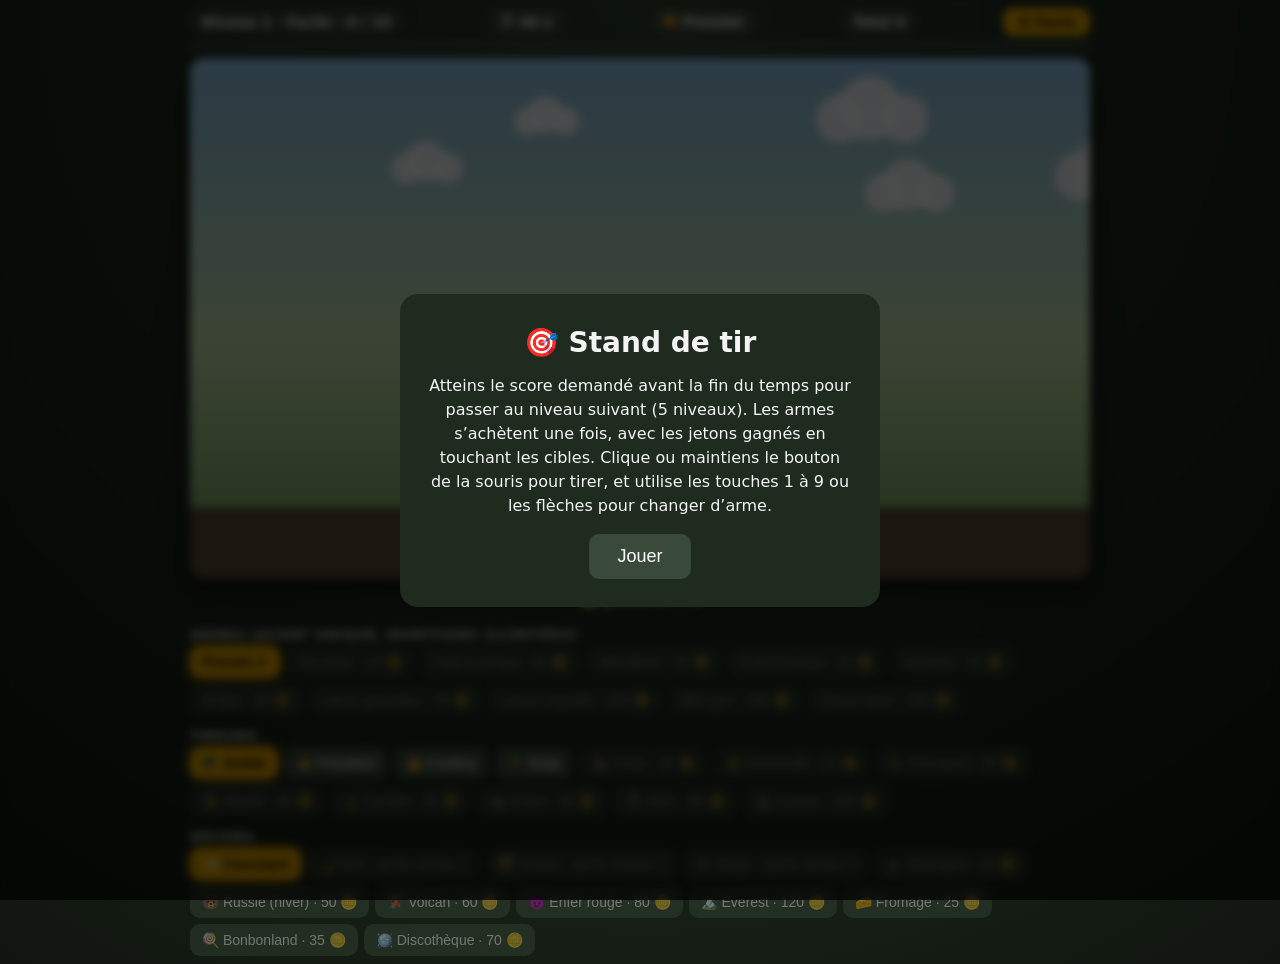
==== commit 949d1542: "Update overlay message in index.html" ====
--- a/index.html
+++ b/index.html
@@ -401,4 +401,10 @@
 
 showOverlay(
   '🎯 Stand de tir',
-  'Atteins le score demandé avant la fin du temps pour passer au niveau suivant (5 niveaux). Les armes s’achètent une fois
+  'Atteins le score demandé avant la fin du temps pour passer au niveau suivant (5 niveaux). Les armes s’achètent une fois, avec les jetons gagnés en touchant les cibles. Clique ou maintiens le bouton de la souris pour tirer, et utilise les touches 1 à 9 ou les flèches pour changer d’arme.',
+  'Jouer'
+);
+requestAnimationFrame(frame);
+</script>
+</body>
+</html>
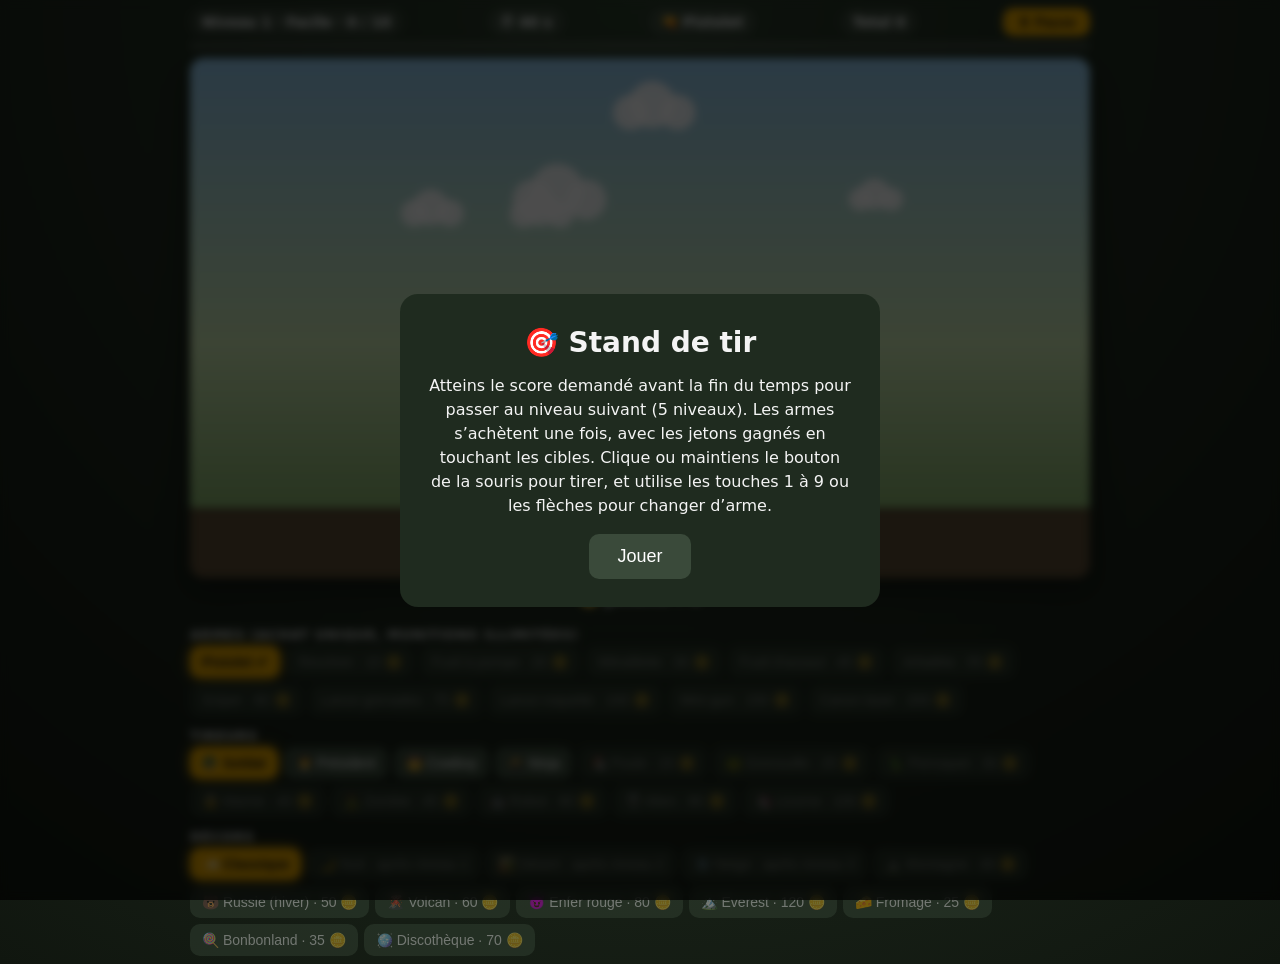
==== commit ff58c7f0: "Add files via upload" ====
--- a/index.html
+++ b/index.html
@@ -407,4 +407,4 @@
 requestAnimationFrame(frame);
 </script>
 </body>
-</html>
+</html>
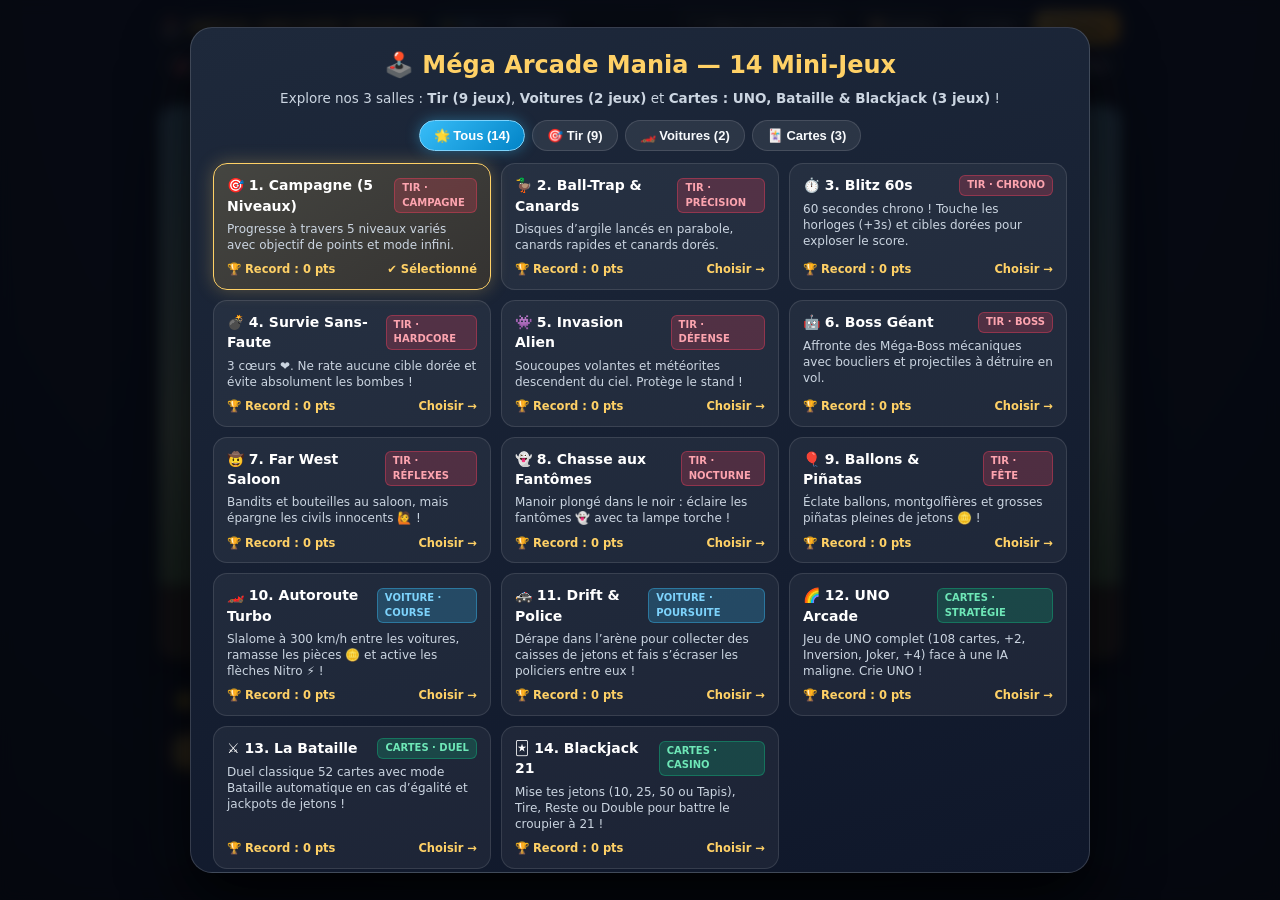
==== commit 7ffa5a14: "Update print statement from 'Hello' to 'Goodbye'" ====
--- a/index.html
+++ b/index.html
@@ -3,408 +3,3409 @@
 <head>
 <meta charset="UTF-8">
 <meta name="viewport" content="width=device-width, initial-scale=1, viewport-fit=cover">
-<title>Stand de tir</title>
+<title>Méga Arcade Mania — 14 Mini-Jeux (Tir, Voitures & Cartes)</title>
 <style>
-*{box-sizing:border-box}
-:root{padding-top:env(safe-area-inset-top,0px);padding-bottom:env(safe-area-inset-bottom,0px)}
-body{margin:0;min-height:100vh;background:radial-gradient(circle at 50% 0,#2c3d2c,#10160f);color:#f4f4f4;font-family:system-ui,-apple-system,sans-serif;display:flex;flex-direction:column;align-items:center;padding:8px}
-#hud{width:100%;max-width:900px;display:flex;justify-content:space-between;flex-wrap:wrap;gap:6px;margin-bottom:6px}
-.pill{background:rgba(255,255,255,.08);border-radius:999px;padding:6px 12px;font-weight:600;font-size:14px}
-#bar{width:100%;max-width:900px;height:8px;background:rgba(255,255,255,.12);border-radius:8px;overflow:hidden;margin-bottom:8px}
-#barfill{display:block;height:100%;width:0;background:linear-gradient(90deg,#ffd34d,#ff8a00);transition:width .25s}
-canvas{width:100%;max-width:900px;height:auto;display:block;border-radius:14px;cursor:none;touch-action:none;box-shadow:0 10px 30px rgba(0,0,0,.5)}
-.sec{width:100%;max-width:900px;margin:12px 0 4px;font-weight:700;font-size:13px;opacity:.8;text-transform:uppercase;letter-spacing:.06em}
-.grid{width:100%;max-width:900px;display:flex;flex-wrap:wrap;gap:6px}
-button{padding:8px 12px;border:0;border-radius:10px;background:#3a4a3a;color:#fff;font-size:14px;cursor:pointer;transition:transform .12s,background .2s,box-shadow .2s}
-button:hover:not(:disabled){transform:translateY(-2px);background:#4c5f4c}
-button:active:not(:disabled){transform:scale(.96)}
-button:disabled{opacity:.4;cursor:not-allowed}
-button.active{background:#e0a100;color:#111;font-weight:700;box-shadow:0 0 12px rgba(224,161,0,.6)}
-#tokens{font-weight:700;font-size:18px;padding:8px 0}
-#pause{background:#e0a100;color:#111;font-weight:700;padding:6px 14px}
-#overlay{position:fixed;inset:0;background:rgba(0,0,0,.7);backdrop-filter:blur(4px);display:flex;align-items:center;justify-content:center;padding:24px;z-index:9;transition:opacity .3s}
-#overlay.hidden{opacity:0;pointer-events:none}
-#card{background:#1f2b1f;border-radius:18px;padding:28px;max-width:480px;text-align:center;line-height:1.5;animation:pop .4s cubic-bezier(.2,1.4,.4,1)}
-@keyframes pop{from{transform:scale(.7);opacity:0}to{transform:scale(1);opacity:1}}
-#card h1{margin:0 0 10px;font-size:28px}
-#card p{margin:0}
-#card button.big{font-size:18px;padding:12px 28px;margin-top:16px}
+  *{box-sizing:border-box;user-select:none;-webkit-user-select:none}
+  :root{
+    --bg-dark:#0b0f17;
+    --panel:rgba(255,255,255,.06);
+    --panel-border:rgba(255,255,255,.12);
+    --gold:#ffb703;
+    --gold-light:#ffd166;
+    --gold-glow:rgba(255,183,3,.42);
+    --neon-blue:#38bdf8;
+    --neon-pink:#f43f5e;
+    --neon-green:#10b981;
+    padding-top:env(safe-area-inset-top,0px);
+    padding-bottom:env(safe-area-inset-bottom,0px);
+  }
+  body{
+    margin:0;
+    min-height:100vh;
+    background:radial-gradient(circle at 50% 0%, #1e293b 0%, #0f172a 55%, #070b12 100%);
+    color:#f8fafc;
+    font-family:'Inter', system-ui, -apple-system, BlinkMacSystemFont, sans-serif;
+    display:flex;
+    flex-direction:column;
+    align-items:center;
+    padding:10px;
+  }
+  #topbar, #hud, #bars-wrap, #shop-container, .canvas-wrap {
+    width:100%;
+    max-width:960px;
+  }
+  #topbar{
+    display:flex;
+    justify-content:space-between;
+    align-items:center;
+    gap:8px;
+    margin-bottom:8px;
+    flex-wrap:wrap;
+  }
+  .brand-wrap{
+    display:flex;
+    align-items:center;
+    gap:10px;
+    flex-wrap:wrap;
+  }
+  .brand{
+    font-weight:900;
+    font-size:18px;
+    letter-spacing:.03em;
+    display:flex;
+    align-items:center;
+    gap:7px;
+    color:var(--gold-light);
+    text-shadow:0 2px 12px rgba(255,209,102,.35);
+  }
+  .rank-badge{
+    background:linear-gradient(135deg, rgba(56,189,248,.2), rgba(168,85,247,.2));
+    border:1px solid rgba(56,189,248,.4);
+    color:#bae6fd;
+    font-size:12px;
+    font-weight:700;
+    padding:4px 10px;
+    border-radius:999px;
+  }
+  .top-actions{
+    display:flex;
+    gap:6px;
+    flex-wrap:wrap;
+    align-items:center;
+  }
+  button{
+    padding:8px 13px;
+    border:1px solid rgba(255,255,255,.12);
+    border-radius:10px;
+    background:#1e293b;
+    color:#f8fafc;
+    font-size:13.5px;
+    font-weight:600;
+    cursor:pointer;
+    transition:transform .12s, background .2s, box-shadow .2s, border-color .2s;
+    position:relative;
+  }
+  button:hover:not(:disabled){
+    transform:translateY(-1.5px);
+    background:#334155;
+    border-color:rgba(255,255,255,.28);
+  }
+  button:active:not(:disabled){
+    transform:scale(.96);
+  }
+  button:disabled{
+    opacity:.38;
+    cursor:not-allowed;
+  }
+  button.active{
+    background:linear-gradient(135deg,#ffd166,#f59e0b);
+    color:#0f172a;
+    font-weight:800;
+    border-color:#fef08a;
+    box-shadow:0 0 14px var(--gold-glow);
+  }
+  button.btn-gold{
+    background:linear-gradient(135deg,#ffd166,#f59e0b);
+    color:#0f172a;
+    font-weight:800;
+  }
+  button.btn-ghost{
+    background:rgba(255,255,255,.07);
+  }
+  .notif-badge{
+    position:absolute;
+    top:-6px;
+    right:-6px;
+    background:#ef4444;
+    color:#fff;
+    font-size:11px;
+    font-weight:900;
+    min-width:19px;
+    height:19px;
+    border-radius:999px;
+    display:inline-flex;
+    align-items:center;
+    justify-content:center;
+    padding:0 5px;
+    box-shadow:0 2px 8px rgba(239,68,68,.7);
+    animation:pulseBadge 1.4s infinite;
+  }
+  @keyframes pulseBadge{
+    0%,100%{transform:scale(1)}
+    50%{transform:scale(1.18)}
+  }
+  #hud{
+    display:flex;
+    justify-content:space-between;
+    align-items:center;
+    flex-wrap:wrap;
+    gap:6px;
+    margin-bottom:6px;
+  }
+  .pill{
+    background:var(--panel);
+    border:1px solid var(--panel-border);
+    border-radius:999px;
+    padding:6px 13px;
+    font-weight:700;
+    font-size:13.5px;
+    display:inline-flex;
+    align-items:center;
+    gap:5px;
+    backdrop-filter:blur(6px);
+  }
+  .pill.combo-active{
+    background:linear-gradient(135deg, rgba(255,183,3,.28), rgba(244,63,94,.28));
+    border-color:var(--gold);
+    color:#fde047;
+    transform:scale(1.04);
+  }
+  #bars-wrap{
+    display:grid;
+    grid-template-columns:1fr 165px;
+    gap:8px;
+    margin-bottom:8px;
+  }
+  @media(max-width:600px){
+    #bars-wrap{grid-template-columns:1fr 110px;}
+  }
+  .bar-box{
+    height:9px;
+    background:rgba(255,255,255,.1);
+    border-radius:999px;
+    overflow:hidden;
+    position:relative;
+  }
+  #barfill{
+    display:block;
+    height:100%;
+    width:0;
+    background:linear-gradient(90deg,#ffd166,#fb923c);
+    transition:width .2s ease-out;
+  }
+  #combofill{
+    display:block;
+    height:100%;
+    width:0;
+    background:linear-gradient(90deg,#38bdf8,#f43f5e);
+    transition:width .08s linear;
+  }
+  .canvas-wrap{
+    position:relative;
+    border-radius:16px;
+    overflow:hidden;
+    box-shadow:0 16px 45px rgba(0,0,0,.7), 0 0 0 1px rgba(255,255,255,.14);
+  }
+  canvas{
+    width:100%;
+    height:auto;
+    display:block;
+    touch-action:none;
+  }
+  canvas.aim-cursor{
+    cursor:none;
+  }
+  canvas.ui-cursor{
+    cursor:pointer;
+  }
+  #shop-container{
+    margin-top:12px;
+    background:rgba(15,23,42,.82);
+    border:1px solid var(--panel-border);
+    border-radius:16px;
+    padding:12px 14px;
+    backdrop-filter:blur(8px);
+  }
+  .shop-header{
+    display:flex;
+    justify-content:space-between;
+    align-items:center;
+    flex-wrap:wrap;
+    gap:10px;
+    margin-bottom:10px;
+    padding-bottom:8px;
+    border-bottom:1px solid rgba(255,255,255,.08);
+  }
+  #tokens{
+    font-weight:900;
+    font-size:18px;
+    color:var(--gold-light);
+    display:flex;
+    align-items:center;
+    gap:6px;
+  }
+  .tabs{
+    display:flex;
+    gap:5px;
+    flex-wrap:wrap;
+  }
+  .tab-btn{
+    background:rgba(255,255,255,.06);
+    border-radius:9px;
+    padding:7px 11px;
+    font-size:12.5px;
+  }
+  .tab-btn.active{
+    background:var(--gold-light);
+    color:#0f172a;
+  }
+  .grid{
+    display:flex;
+    flex-wrap:wrap;
+    gap:7px;
+  }
+  .grid button{
+    flex:1 1 auto;
+    min-width:145px;
+    text-align:center;
+  }
+  .quests-section-title{
+    width:100%;
+    font-size:12px;
+    font-weight:800;
+    text-transform:uppercase;
+    letter-spacing:.06em;
+    color:#94a3b8;
+    margin:6px 0 4px;
+  }
+  .quests-grid{
+    display:grid;
+    grid-template-columns:repeat(auto-fit, minmax(260px, 1fr));
+    gap:9px;
+    width:100%;
+  }
+  .quest-card{
+    background:rgba(255,255,255,.05);
+    border:1px solid rgba(255,255,255,.1);
+    border-radius:12px;
+    padding:10px 12px;
+    display:flex;
+    flex-direction:column;
+    justify-content:space-between;
+    gap:8px;
+  }
+  .quest-card.ready{
+    background:linear-gradient(135deg, rgba(255,183,3,.16), rgba(16,185,129,.14));
+    border-color:var(--gold);
+    box-shadow:0 0 16px rgba(255,183,3,.2);
+  }
+  .q-top{
+    display:flex;
+    justify-content:space-between;
+    align-items:flex-start;
+    gap:8px;
+  }
+  .q-title{
+    font-weight:700;
+    font-size:13.5px;
+    color:#f8fafc;
+  }
+  .q-reward{
+    background:rgba(255,209,102,.18);
+    color:#fde047;
+    font-weight:800;
+    font-size:12px;
+    padding:2px 8px;
+    border-radius:999px;
+    white-space:nowrap;
+  }
+  .q-prog-wrap{
+    display:flex;
+    align-items:center;
+    gap:8px;
+  }
+  .q-bar{
+    flex:1;
+    height:7px;
+    background:rgba(255,255,255,.1);
+    border-radius:999px;
+    overflow:hidden;
+  }
+  .q-bar > i{
+    display:block;
+    height:100%;
+    background:linear-gradient(90deg, #38bdf8, #10b981);
+    transition:width .25s;
+  }
+  .q-txt{
+    font-size:11.5px;
+    font-weight:700;
+    color:#cbd5e1;
+  }
+  .stats-grid{
+    display:grid;
+    grid-template-columns:repeat(auto-fit, minmax(175px, 1fr));
+    gap:9px;
+    width:100%;
+  }
+  .stat-card{
+    background:rgba(255,255,255,.05);
+    border:1px solid rgba(255,255,255,.09);
+    border-radius:12px;
+    padding:10px 12px;
+  }
+  .stat-card h4{margin:0 0 4px;font-size:12.5px;color:#ffd166;}
+  .stat-card p{margin:0;font-size:16px;font-weight:800;}
+  /* Modal Hub des 14 Jeux */
+  #overlay{
+    position:fixed;
+    inset:0;
+    background:rgba(5,8,15,.86);
+    backdrop-filter:blur(7px);
+    display:flex;
+    align-items:center;
+    justify-content:center;
+    padding:14px;
+    z-index:30;
+    transition:opacity .25s;
+    overflow-y:auto;
+  }
+  #overlay.hidden{
+    opacity:0;
+    pointer-events:none;
+  }
+  #card{
+    background:linear-gradient(165deg,#1e293b,#0f172a);
+    border:1px solid rgba(255,255,255,.16);
+    border-radius:22px;
+    padding:20px 22px;
+    max-width:900px;
+    width:100%;
+    text-align:center;
+    line-height:1.45;
+    box-shadow:0 25px 65px rgba(0,0,0,.85);
+    animation:pop .28s cubic-bezier(.2,1.35,.4,1);
+    max-height:94vh;
+    overflow-y:auto;
+  }
+  @keyframes pop{
+    from{transform:scale(.88);opacity:0}
+    to{transform:scale(1);opacity:1}
+  }
+  #card h1{margin:0 0 6px;font-size:24px;color:#ffd166;}
+  #card p.subtitle{margin:0 0 12px;font-size:13.5px;color:#cbd5e1;}
+  .cat-filters{
+    display:flex;
+    justify-content:center;
+    gap:7px;
+    flex-wrap:wrap;
+    margin-bottom:12px;
+  }
+  .cat-btn{
+    padding:7px 14px;
+    border-radius:999px;
+    font-size:13px;
+    background:rgba(255,255,255,.08);
+  }
+  .cat-btn.active{
+    background:linear-gradient(135deg,#38bdf8,#0284c7);
+    color:#fff;
+    border-color:#7dd3fc;
+    box-shadow:0 0 14px rgba(56,189,248,.4);
+  }
+  .modes-grid{
+    display:grid;
+    grid-template-columns:repeat(auto-fit, minmax(245px, 1fr));
+    gap:10px;
+    margin:10px 0 16px;
+    text-align:left;
+  }
+  .mode-card{
+    background:rgba(255,255,255,.05);
+    border:1.5px solid rgba(255,255,255,.11);
+    border-radius:14px;
+    padding:11px 13px;
+    cursor:pointer;
+    transition:all .15s;
+    display:flex;
+    flex-direction:column;
+    justify-content:space-between;
+  }
+  .mode-card:hover{
+    background:rgba(255,255,255,.11);
+    border-color:#ffd166;
+    transform:translateY(-2px);
+  }
+  .mode-card.selected{
+    background:linear-gradient(145deg, rgba(255,209,102,.18), rgba(245,158,11,.12));
+    border-color:#ffd166;
+    box-shadow:0 0 18px rgba(255,209,102,.28);
+  }
+  .m-head{
+    display:flex;
+    justify-content:space-between;
+    align-items:center;
+    gap:6px;
+    margin-bottom:5px;
+  }
+  .m-title{font-weight:800;font-size:14px;color:#fff;}
+  .m-tag{
+    font-size:10px;
+    font-weight:800;
+    padding:2px 7px;
+    border-radius:6px;
+    text-transform:uppercase;
+  }
+  .tag-tir{background:rgba(244,63,94,.22);color:#fda4af;border:1px solid rgba(244,63,94,.4);}
+  .tag-voiture{background:rgba(56,189,248,.22);color:#7dd3fc;border:1px solid rgba(56,189,248,.4);}
+  .tag-cartes{background:rgba(16,185,129,.22);color:#6ee7b7;border:1px solid rgba(16,185,129,.4);}
+  .m-desc{font-size:12px;color:#cbd5e1;line-height:1.35;}
+  .m-foot{
+    margin-top:8px;
+    display:flex;
+    justify-content:space-between;
+    align-items:center;
+    font-size:11.5px;
+    font-weight:700;
+    color:#ffd166;
+  }
+  #card button.big{
+    font-size:17px;
+    padding:12px 34px;
+    border-radius:12px;
+  }
 </style>
 </head>
 <body>
-<div id="hud"><span class="pill" id="score"></span><span class="pill" id="time"></span><span class="pill" id="wname"></span><span class="pill" id="total"></span><button id="pause" title="Pause (P)">⏸ Pause</button></div>
-<div id="bar"><i id="barfill"></i></div>
-<canvas id="c"></canvas>
-<div id="tokens"></div>
-<div class="sec">Armes (achat unique, munitions illimitées)</div><div class="grid" id="wshop"></div>
-<div class="sec">Tireurs</div><div class="grid" id="sshop"></div>
-<div class="sec">Décors</div><div class="grid" id="tshop"></div>
-<div id="overlay"><div id="card"><h1 id="title"></h1><p id="desc"></p><button id="go" class="big"></button></div></div>
+
+  <!-- Barre supérieure -->
+  <div id="topbar">
+    <div class="brand-wrap">
+      <div class="brand">🕹️ MÉGA ARCADE MANIA</div>
+      <span class="rank-badge" id="rank-badge">⭐ Niv. 1 · Novice</span>
+    </div>
+    <div class="top-actions">
+      <button id="btn-modes" class="btn-ghost" title="Choisir parmi les 14 jeux">🎮 Menu des jeux (14)</button>
+      <button id="btn-quests-top" class="btn-ghost" title="Voir les quêtes et récompenses">📜 Quêtes</button>
+      <button id="btn-sound" class="btn-ghost" title="Activer/Couper le son">🔊 Son</button>
+      <button id="pause" class="btn-gold" title="Pause (P)">⏸ Pause</button>
+    </div>
+  </div>
+
+  <!-- HUD en partie -->
+  <div id="hud">
+    <span class="pill" id="score">🎯 0 / 12</span>
+    <span class="pill" id="combo-pill">🔥 Combo x1</span>
+    <span class="pill" id="time">⏱ 40 s</span>
+    <span class="pill" id="wname">🔫 Pistolet</span>
+    <span class="pill" id="total">🏆 Record 0</span>
+  </div>
+
+  <!-- Jauges -->
+  <div id="bars-wrap">
+    <div class="bar-box" title="Progression"><i id="barfill"></i></div>
+    <div class="bar-box" title="Multiplicateur / Bonus"><i id="combofill"></i></div>
+  </div>
+
+  <!-- Zone de jeu Canvas -->
+  <div class="canvas-wrap">
+    <canvas id="c" class="aim-cursor"></canvas>
+  </div>
+
+  <!-- Panneau bas : Boutique Unifiée, Quêtes & Records -->
+  <div id="shop-container">
+    <div class="shop-header">
+      <div id="tokens">🪙 Jetons : 0</div>
+      <div class="tabs" id="shop-tabs">
+        <button class="tab-btn active" data-tab="weapons">🔫 Armes</button>
+        <button class="tab-btn" data-tab="cars">🏎️ Bolides</button>
+        <button class="tab-btn" data-tab="shooters">🎭 Héros</button>
+        <button class="tab-btn" data-tab="themes">🌍 Décors</button>
+        <button class="tab-btn" data-tab="quests" id="tab-quests-btn">📜 Quêtes</button>
+        <button class="tab-btn" data-tab="stats">🏆 Records</button>
+      </div>
+    </div>
+    <div class="grid" id="shop-content"></div>
+  </div>
+
+  <!-- Modal Hub de sélection des 14 mini-jeux -->
+  <div id="overlay">
+    <div id="card">
+      <h1 id="title">🕹️ Méga Arcade Mania</h1>
+      <p class="subtitle" id="desc"></p>
+      <div class="cat-filters" id="cat-filters">
+        <button class="cat-btn active" data-cat="all">🌟 Tous (14)</button>
+        <button class="cat-btn" data-cat="tir">🎯 Tir (9)</button>
+        <button class="cat-btn" data-cat="voiture">🏎️ Voitures (2)</button>
+        <button class="cat-btn" data-cat="cartes">🃏 Cartes (3)</button>
+      </div>
+      <div class="modes-grid" id="modes-list"></div>
+      <button id="go" class="big btn-gold">Lancer la partie</button>
+    </div>
+  </div>
+
 <script>
-const $=id=>document.getElementById(id);
-const TAU=Math.PI*2,W=900,H=520;
-const cv=$('c'),ctx=cv.getContext('2d');cv.width=W;cv.height=H;
-const GUN={x:W/2,y:H-34};
-const rr=(a,b)=>a+Math.random()*(b-a);
-const circ=(x,y,r)=>{ctx.beginPath();ctx.arc(x,y,r,0,TAU);ctx.fill();};
-
-const WEAPONS=[
-{name:'Pistolet',price:0,cool:350,pellets:1,spread:0.01,dmg:1,color:'#ccc'},
-{name:'Revolver',price:10,cool:500,pellets:1,spread:0.005,dmg:2,color:'#999'},
-{name:'Fusil à pompe',price:20,cool:800,pellets:6,spread:0.12,dmg:1,color:'#a0522d'},
-{name:'Mitraillette',price:30,cool:90,pellets:1,spread:0.06,dmg:1,color:'#f55'},
-{name:"Fusil d'assaut",price:45,cool:150,pellets:1,spread:0.03,dmg:1,color:'#6a6'},
-{name:'Arbalète',price:55,cool:900,pellets:1,spread:0,dmg:3,color:'#c84'},
-{name:'Sniper',price:60,cool:1100,pellets:1,spread:0,dmg:3,color:'#3cf'},
-{name:'Lance-grenades',price:75,cool:1000,pellets:1,spread:0.02,dmg:1,splash:70,color:'#8a5'},
-{name:'Lance-roquette',price:100,cool:1300,pellets:1,spread:0,dmg:2,splash:120,color:'#e74'},
-{name:'Mini-gun',price:150,cool:60,pellets:1,spread:0.08,dmg:1,color:'#fc3'},
-{name:'Canon laser',price:200,cool:250,pellets:1,spread:0,dmg:5,color:'#f0f'}
+const $ = id => document.getElementById(id);
+const TAU = Math.PI * 2, W = 900, H = 520;
+const cv = $('c'), ctx = cv.getContext('2d');
+cv.width = W; cv.height = H;
+const GUN = { x: W / 2, y: H - 36 };
+const rr = (a, b) => a + Math.random() * (b - a);
+const clamp = (v, min, max) => Math.max(min, Math.min(max, v));
+const circ = (x, y, r) => { ctx.beginPath(); ctx.arc(x, y, r, 0, TAU); ctx.fill(); };
+
+function roundRect(x, y, w, h, r) {
+  ctx.beginPath();
+  ctx.moveTo(x + r, y);
+  ctx.lineTo(x + w - r, y);
+  ctx.quadraticCurveTo(x + w, y, x + w, y + r);
+  ctx.lineTo(x + w, y + h - r);
+  ctx.quadraticCurveTo(x + w, y + h, x + w - r, y + h);
+  ctx.lineTo(x + r, y + h);
+  ctx.quadraticCurveTo(x, y + h, x, y + h - r);
+  ctx.lineTo(x, y + r);
+  ctx.quadraticCurveTo(x, y, x + r, y);
+  ctx.closePath();
+}
+
+/* ============================================================================
+   1. SYNTHÉTISEUR AUDIO WEB AUDIO API (Tir, Voitures, Cartes, Fanfares)
+   ============================================================================ */
+const SFX = (() => {
+  let ac = null;
+  function init() {
+    if (!ac) {
+      const AudioCtx = window.AudioContext || window.webkitAudioContext;
+      if (AudioCtx) ac = new AudioCtx();
+    }
+    if (ac && ac.state === 'suspended') ac.resume();
+  }
+  function noise(dur, freq, type = 'lowpass', vol = 0.24) {
+    if (!P.sound || !ac) return;
+    const len = Math.floor(ac.sampleRate * dur);
+    const buf = ac.createBuffer(1, len, ac.sampleRate);
+    const d = buf.getChannelData(0);
+    for (let i = 0; i < len; i++) d[i] = Math.random() * 2 - 1;
+    const src = ac.createBufferSource();
+    src.buffer = buf;
+    const flt = ac.createBiquadFilter();
+    flt.type = type;
+    flt.frequency.setValueAtTime(freq, ac.currentTime);
+    const g = ac.createGain();
+    g.gain.setValueAtTime(vol, ac.currentTime);
+    g.gain.exponentialRampToValueAtTime(0.001, ac.currentTime + dur);
+    src.connect(flt); flt.connect(g); g.connect(ac.destination);
+    src.start();
+  }
+  function tone(f1, f2, dur, type = 'sine', vol = 0.2, delay = 0) {
+    if (!P.sound || !ac) return;
+    const t0 = ac.currentTime + delay;
+    const o = ac.createOscillator();
+    const g = ac.createGain();
+    o.type = type;
+    o.frequency.setValueAtTime(f1, t0);
+    if (f2) o.frequency.exponentialRampToValueAtTime(Math.max(20, f2), t0 + dur);
+    g.gain.setValueAtTime(vol, t0);
+    g.gain.exponentialRampToValueAtTime(0.001, t0 + dur);
+    o.connect(g); g.connect(ac.destination);
+    o.start(t0); o.stop(t0 + dur);
+  }
+  return {
+    init,
+    shoot(w) {
+      init();
+      if (!P.sound) return;
+      const s = w.snd || 'pistol';
+      if (s === 'pistol') { noise(0.09, 1800, 'bandpass', 0.22); tone(260, 60, 0.08, 'triangle', 0.18); }
+      else if (s === 'heavy') { noise(0.18, 900, 'lowpass', 0.34); tone(150, 35, 0.16, 'sawtooth', 0.24); }
+      else if (s === 'shotgun') { noise(0.24, 1100, 'lowpass', 0.38); tone(120, 30, 0.2, 'square', 0.22); }
+      else if (s === 'smg') { noise(0.06, 2200, 'bandpass', 0.15); tone(320, 90, 0.05, 'sawtooth', 0.12); }
+      else if (s === 'bow') { tone(520, 180, 0.12, 'triangle', 0.18); noise(0.06, 3000, 'highpass', 0.08); }
+      else if (s === 'sniper') { noise(0.22, 2600, 'highpass', 0.3); tone(880, 70, 0.22, 'sawtooth', 0.24); }
+      else if (s === 'rocket') { noise(0.32, 650, 'lowpass', 0.3); tone(180, 55, 0.28, 'sawtooth', 0.2); }
+      else if (s === 'laser') { tone(1250, 220, 0.14, 'sawtooth', 0.2); tone(950, 180, 0.14, 'sine', 0.14); }
+    },
+    hit(type, combo = 1) {
+      init();
+      if (!P.sound) return;
+      const p = Math.min(1.6, 1 + (combo - 1) * 0.08);
+      if (type === 'armor') tone(920, 640, 0.08, 'square', 0.15);
+      else if (type === 'canard') { tone(540, 360, 0.09, 'sawtooth', 0.15); tone(580, 340, 0.11, 'sawtooth', 0.15, 0.09); }
+      else if (type === 'gold') { tone(880, 1320, 0.1, 'sine', 0.22); tone(1320, 1760, 0.2, 'triangle', 0.22, 0.08); }
+      else if (type === 'clock') tone(1046, 1568, 0.14, 'sine', 0.22);
+      else if (type === 'bombe' || type === 'otage') { noise(0.42, 420, 'lowpass', 0.42); tone(120, 28, 0.4, 'sawtooth', 0.32); }
+      else if (type === 'balloon') { noise(0.07, 3200, 'highpass', 0.26); tone(700, 1100, 0.06, 'sine', 0.18); }
+      else if (type === 'ghost') { tone(420, 780, 0.18, 'sine', 0.18); }
+      else tone(440 * p, 660 * p, 0.09, 'triangle', 0.18);
+    },
+    card() { init(); noise(0.055, 3400, 'highpass', 0.2); tone(620, 420, 0.05, 'triangle', 0.12); },
+    uno() { init(); tone(660, 880, 0.12, 'triangle', 0.25); tone(880, 1320, 0.2, 'sine', 0.25, 0.1); },
+    nitro() { init(); noise(0.28, 1200, 'bandpass', 0.26); tone(220, 680, 0.25, 'sawtooth', 0.2); },
+    drift() { init(); noise(0.08, 1500, 'bandpass', 0.08); },
+    explode() { init(); noise(0.36, 520, 'lowpass', 0.36); tone(130, 32, 0.34, 'sawtooth', 0.26); },
+    buy() { init(); tone(523, 659, 0.09, 'sine', 0.2); tone(659, 1046, 0.16, 'sine', 0.22, 0.08); },
+    win() { init(); [523, 659, 784, 1046].forEach((f, i) => tone(f, f * 1.02, 0.16, 'triangle', 0.22, i * 0.1)); },
+    lose() { init(); [340, 290, 220].forEach((f, i) => tone(f, f * 0.9, 0.2, 'sawtooth', 0.18, i * 0.14)); }
+  };
+})();
+
+/* ============================================================================
+   2. DONNÉES : 14 MINI-JEUX, 11 ARMES, 8 BOLIDES, 12 HÉROS, 12 DÉCORS
+   ============================================================================ */
+const MODES = [
+  // --- CATÉGORIE TIR (9) ---
+  { id: 'campaign', cat: 'tir', icon: '🎯', tag: 'Tir · Campagne', name: '1. Campagne (5 Niveaux)', desc: 'Progresse à travers 5 niveaux variés avec objectif de points et mode infini.' },
+  { id: 'duckhunt', cat: 'tir', icon: '🦆', tag: 'Tir · Précision', name: '2. Ball-Trap & Canards', desc: 'Disques d’argile lancés en parabole, canards rapides et canards dorés.' },
+  { id: 'blitz',    cat: 'tir', icon: '⏱️', tag: 'Tir · Chrono', name: '3. Blitz 60s', desc: '60 secondes chrono ! Touche les horloges (+3s) et cibles dorées pour exploser le score.' },
+  { id: 'survival', cat: 'tir', icon: '💣', tag: 'Tir · Hardcore', name: '4. Survie Sans-Faute', desc: '3 cœurs ❤️. Ne rate aucune cible dorée et évite absolument les bombes !' },
+  { id: 'invasion', cat: 'tir', icon: '👾', tag: 'Tir · Défense', name: '5. Invasion Alien', desc: 'Soucoupes volantes et météorites descendent du ciel. Protège le stand !' },
+  { id: 'boss',     cat: 'tir', icon: '🤖', tag: 'Tir · Boss', name: '6. Boss Géant', desc: 'Affronte des Méga-Boss mécaniques avec boucliers et projectiles à détruire en vol.' },
+  { id: 'farwest',  cat: 'tir', icon: '🤠', tag: 'Tir · Réflexes', name: '7. Far West Saloon', desc: 'Bandits et bouteilles au saloon, mais épargne les civils innocents 🙋 !' },
+  { id: 'ghost',    cat: 'tir', icon: '👻', tag: 'Tir · Nocturne', name: '8. Chasse aux Fantômes', desc: 'Manoir plongé dans le noir : éclaire les fantômes 👻 avec ta lampe torche !' },
+  { id: 'balloons', cat: 'tir', icon: '🎈', tag: 'Tir · Fête', name: '9. Ballons & Piñatas', desc: 'Éclate ballons, montgolfières et grosses piñatas pleines de jetons 🪙 !' },
+  // --- CATÉGORIE VOITURES (2) ---
+  { id: 'course',   cat: 'voiture', icon: '🏎️', tag: 'Voiture · Course', name: '10. Autoroute Turbo', desc: 'Slalome à 300 km/h entre les voitures, ramasse les pièces 🪙 et active les flèches Nitro ⚡ !' },
+  { id: 'drift',    cat: 'voiture', icon: '🚓', tag: 'Voiture · Poursuite', name: '11. Drift & Police', desc: 'Dérape dans l’arène pour collecter des caisses de jetons et fais s’écraser les policiers entre eux !' },
+  // --- CATÉGORIE CARTES (3) ---
+  { id: 'uno',      cat: 'cartes', icon: '🌈', tag: 'Cartes · Stratégie', name: '12. UNO Arcade', desc: 'Jeu de UNO complet (108 cartes, +2, Inversion, Joker, +4) face à une IA maligne. Crie UNO !' },
+  { id: 'bataille', cat: 'cartes', icon: '⚔️', tag: 'Cartes · Duel', name: '13. La Bataille', desc: 'Duel classique 52 cartes avec mode Bataille automatique en cas d’égalité et jackpots de jetons !' },
+  { id: 'blackjack',cat: 'cartes', icon: '🃏', tag: 'Cartes · Casino', name: '14. Blackjack 21', desc: 'Mise tes jetons (10, 25, 50 ou Tapis), Tire, Reste ou Double pour battre le croupier à 21 !' }
 ];
-const KINDS={
-cible:{r:20,pts:1,hp:1,life:2200},
-canard:{r:22,pts:3,hp:1,life:Infinity},
-blindee:{r:28,pts:5,hp:3,life:4000},
-caisse:{r:18,pts:0,hp:1,life:2600}
+
+const WEAPONS = [
+  { name: 'Pistolet', price: 0, cool: 330, pellets: 1, spread: 0.01, dmg: 1, color: '#cbd5e1', snd: 'pistol' },
+  { name: 'Revolver', price: 10, cool: 480, pellets: 1, spread: 0.005, dmg: 2, color: '#94a3b8', snd: 'heavy' },
+  { name: 'Fusil à pompe', price: 20, cool: 760, pellets: 6, spread: 0.12, dmg: 1, color: '#b45309', snd: 'shotgun' },
+  { name: 'Mitraillette', price: 30, cool: 88, pellets: 1, spread: 0.06, dmg: 1, color: '#f87171', snd: 'smg' },
+  { name: "Fusil d'assaut", price: 45, cool: 145, pellets: 1, spread: 0.03, dmg: 1, color: '#4ade80', snd: 'smg' },
+  { name: 'Arbalète', price: 55, cool: 850, pellets: 1, spread: 0, dmg: 3, color: '#d97706', snd: 'bow' },
+  { name: 'Sniper', price: 60, cool: 1050, pellets: 1, spread: 0, dmg: 4, color: '#38bdf8', snd: 'sniper' },
+  { name: 'Lance-grenades', price: 75, cool: 950, pellets: 1, spread: 0.02, dmg: 2, splash: 75, color: '#84cc16', snd: 'rocket' },
+  { name: 'Lance-roquette', price: 100, cool: 1250, pellets: 1, spread: 0, dmg: 3, splash: 125, color: '#ef4444', snd: 'rocket' },
+  { name: 'Mini-gun', price: 150, cool: 58, pellets: 1, spread: 0.08, dmg: 1, color: '#facc15', snd: 'smg' },
+  { name: 'Canon laser', price: 200, cool: 240, pellets: 1, spread: 0, dmg: 5, color: '#f472b6', snd: 'laser' }
+];
+
+const CARS = [
+  { name: 'Citadine', price: 0, speed: 1.0, handling: 1.0, body: '#ef4444', stripe: '#ffffff', style: 'compact' },
+  { name: 'Coupé Sport', price: 25, speed: 1.12, handling: 1.12, body: '#3b82f6', stripe: '#facc15', style: 'sport' },
+  { name: 'Muscle Car', price: 45, speed: 1.22, handling: 1.05, body: '#f97316', stripe: '#111827', style: 'muscle' },
+  { name: 'Rallye 4x4', price: 65, speed: 1.18, handling: 1.32, body: '#10b981', stripe: '#fef08a', style: 'rally' },
+  { name: 'Police Interceptor', price: 90, speed: 1.28, handling: 1.22, body: '#0f172a', stripe: '#38bdf8', style: 'police' },
+  { name: 'Formule 1', price: 130, speed: 1.42, handling: 1.38, body: '#dc2626', stripe: '#f8fafc', style: 'f1' },
+  { name: 'Cyber-Truck', price: 165, speed: 1.35, handling: 1.25, body: '#94a3b8', stripe: '#22d3ee', style: 'cyber' },
+  { name: 'Hypercar Dorée', price: 220, speed: 1.52, handling: 1.45, body: '#eab308', stripe: '#18181b', style: 'hyper' }
+];
+
+const KINDS = {
+  cible:      { r: 21, pts: 1, hp: 1, life: 2400 },
+  canard:     { r: 22, pts: 3, hp: 1, life: Infinity },
+  pigeon:     { r: 17, pts: 4, hp: 1, life: Infinity },
+  blindee:    { r: 28, pts: 5, hp: 3, life: 4200 },
+  caisse:     { r: 19, pts: 2, hp: 1, life: 2800 },
+  doree:      { r: 18, pts: 10, hp: 1, life: 2200 },
+  horloge:    { r: 20, pts: 2, hp: 1, life: 2600 },
+  bombe:      { r: 20, pts: -5, hp: 1, life: 3200 },
+  alien:      { r: 24, pts: 4, hp: 2, life: Infinity },
+  meteore:    { r: 27, pts: 6, hp: 3, life: Infinity },
+  boss:       { r: 58, pts: 40, hp: 35, life: Infinity },
+  bossOrb:    { r: 16, pts: 2, hp: 1, life: Infinity },
+  bandit:     { r: 24, pts: 4, hp: 1, life: 2300 },
+  bouteille:  { r: 16, pts: 3, hp: 1, life: 2500 },
+  otage:      { r: 24, pts: -8, hp: 1, life: 2400 },
+  fantome:    { r: 25, pts: 5, hp: 1, life: 4500 },
+  citrouille: { r: 22, pts: 4, hp: 2, life: 3600 },
+  chauve:     { r: 18, pts: 3, hp: 1, life: Infinity },
+  ballon:     { r: 22, pts: 2, hp: 1, life: Infinity },
+  montgolf:   { r: 30, pts: 5, hp: 2, life: Infinity },
+  pinata:     { r: 34, pts: 12, hp: 4, life: Infinity }
 };
-const LEVELS=[
-{label:'Facile',goal:10,time:40,types:['cible'],spawn:900,speed:1,max:5},
-{label:'Canards',goal:20,time:40,types:['cible','canard'],spawn:800,speed:1.2,max:6},
-{label:'Blindées',goal:35,time:45,types:['cible','canard','blindee'],spawn:700,speed:1.4,max:7},
-{label:'Caisses',goal:50,time:45,types:['cible','canard','blindee','caisse'],spawn:600,speed:1.6,max:7},
-{label:'Expert',goal:70,time:50,types:['cible','canard','blindee','caisse'],spawn:450,speed:1.9,max:9}
+
+const LEVELS = [
+  { label: 'Facile', goal: 12, time: 40, types: ['cible', 'cible', 'doree'], spawn: 850, speed: 1, max: 5 },
+  { label: 'Canards', goal: 24, time: 42, types: ['cible', 'canard', 'canard', 'doree'], spawn: 760, speed: 1.2, max: 6 },
+  { label: 'Blindées', goal: 40, time: 45, types: ['cible', 'canard', 'blindee', 'caisse'], spawn: 680, speed: 1.35, max: 7 },
+  { label: 'Pièges', goal: 58, time: 48, types: ['cible', 'canard', 'blindee', 'caisse', 'bombe', 'doree'], spawn: 580, speed: 1.55, max: 8 },
+  { label: 'Expert', goal: 80, time: 52, types: ['canard', 'blindee', 'caisse', 'bombe', 'doree', 'pigeon'], spawn: 460, speed: 1.85, max: 9 }
 ];
-// lvl = débloqué en finissant ce niveau ; price = jetons
-const THEMES=[
-{name:'Classique',ico:'🌤️',lvl:0,sky:['#8fc3e6','#c9e4b0','#6b9a4f'],ground:'#5a4a32',ring:'#d33',duck:'#ffd21f'},
-{name:'Nuit',ico:'🌙',lvl:1,sky:['#0b1026','#243b6b','#1a2a18'],ground:'#2a2a2a',ring:'#0ff',duck:'#ffe066',cloud:'rgba(255,255,255,.15)'},
-{name:'Désert',ico:'🏜️',lvl:2,sky:['#f7c873','#fbe3a8','#d9a35a'],ground:'#b98a4a',ring:'#c0392b',duck:'#8d5524'},
-{name:'Neige',ico:'❄️',lvl:3,sky:['#cfe8f7','#f2fafd','#e8f1f5'],ground:'#ffffff',ring:'#2c7be5',duck:'#ff7b00'},
-{name:'Montagne',ico:'⛰️',price:40,sky:['#6fa8dc','#b7d7f2','#e8f1f8'],ground:'#5d6b4a',peaks:'#8a8f96',ring:'#e67e22',duck:'#f1c40f'},
-{name:'Russie (hiver)',ico:'🐻',price:50,sky:['#9fb8c9','#dfe9f0','#eef3f6'],ground:'#ffffff',peaks:'#c9d6e0',ring:'#c0392b',duck:'#2c3e50'},
-{name:'Volcan',ico:'🌋',price:60,sky:['#2a0a04','#7a2a0a','#ff6b00'],ground:'#2b1b17',peaks:'#1a0f0c',ring:'#ffcc00',duck:'#ffb347'},
-{name:'Enfer rouge',ico:'😈',price:80,sky:['#3a0a0a','#8b1a1a','#4a1010'],ground:'#5a1f1f',peaks:'#2e0b0b',ring:'#ffcc00',duck:'#ff8c00'},
-{name:'Everest',ico:'🏔️',price:120,sky:['#0b1a33','#3c5a80','#e8f3ff'],ground:'#f5fbff',peaks:'#dfe9f2',ring:'#e74c3c',duck:'#ffd21f'},
-{name:'Fromage',ico:'🧀',price:25,sky:['#fff3a0','#ffe066','#f5c518'],ground:'#e0a800',ring:'#fff',duck:'#ff6f00'},
-{name:'Bonbonland',ico:'🍭',price:35,sky:['#ffc6e8','#ffe0f4','#ff8fd0'],ground:'#ffb3de',ring:'#7b2cbf',duck:'#00e5ff'},
-{name:'Discothèque',ico:'🪩',price:70,disco:true,sky:['#222','#333','#111'],ground:'#111',ring:'#ff00ff',duck:'#00ffff'}
+
+const THEMES = [
+  { name: 'Classique', ico: '🌤️', lvl: 0, sky: ['#7ec4eb', '#bfe3b4', '#6b9a4f'], ground: '#5a4a32', ring: '#d33', duck: '#ffd21f', felt: '#14532d' },
+  { name: 'Nuit', ico: '🌙', lvl: 1, stars: true, sky: ['#0b1026', '#243b6b', '#1a2a18'], ground: '#2a2a2a', ring: '#0ff', duck: '#ffe066', cloud: 'rgba(255,255,255,.15)', felt: '#1e1b4b' },
+  { name: 'Désert', ico: '🏜️', lvl: 2, sky: ['#f7c873', '#fbe3a8', '#d9a35a'], ground: '#b98a4a', ring: '#c0392b', duck: '#8d5524', felt: '#78350f' },
+  { name: 'Neige', ico: '❄️', lvl: 3, snow: true, sky: ['#cfe8f7', '#f2fafd', '#e8f1f5'], ground: '#ffffff', ring: '#2c7be5', duck: '#ff7b00', felt: '#0c4a6e' },
+  { name: 'Montagne', ico: '⛰️', price: 40, sky: ['#6fa8dc', '#b7d7f2', '#e8f1f8'], ground: '#5d6b4a', peaks: '#8a8f96', ring: '#e67e22', duck: '#f1c40f', felt: '#064e3b' },
+  { name: 'Russie (hiver)', ico: '🐻', price: 50, snow: true, sky: ['#9fb8c9', '#dfe9f0', '#eef3f6'], ground: '#ffffff', peaks: '#c9d6e0', ring: '#c0392b', duck: '#2c3e50', felt: '#1e293b' },
+  { name: 'Volcan', ico: '🌋', price: 60, embers: true, sky: ['#2a0a04', '#7a2a0a', '#ff6b00'], ground: '#2b1b17', peaks: '#1a0f0c', ring: '#ffcc00', duck: '#ffb347', felt: '#450a0a' },
+  { name: 'Enfer rouge', ico: '😈', price: 80, embers: true, sky: ['#3a0a0a', '#8b1a1a', '#4a1010'], ground: '#5a1f1f', peaks: '#2e0b0b', ring: '#ffcc00', duck: '#ff8c00', felt: '#7f1d1d' },
+  { name: 'Everest', ico: '🏔️', price: 120, snow: true, sky: ['#0b1a33', '#3c5a80', '#e8f3ff'], ground: '#f5fbff', peaks: '#dfe9f2', ring: '#e74c3c', duck: '#ffd21f', felt: '#0f172a' },
+  { name: 'Fromage', ico: '🧀', price: 25, sky: ['#fff3a0', '#ffe066', '#f5c518'], ground: '#e0a800', ring: '#fff', duck: '#ff6f00', felt: '#854d0e' },
+  { name: 'Bonbonland', ico: '🍭', price: 35, sky: ['#ffc6e8', '#ffe0f4', '#ff8fd0'], ground: '#ffb3de', ring: '#7b2cbf', duck: '#00e5ff', felt: '#701a75' },
+  { name: 'Discothèque', ico: '🪩', price: 70, disco: true, sky: ['#222', '#333', '#111'], ground: '#111', ring: '#ff00ff', duck: '#00ffff', felt: '#311042' }
 ];
-// Tireurs drôles (emoji) : achetables avec des jetons
-const SHOOTERS=[
-{n:'Soldat',e:'🪖',price:0},{n:'Président',e:'🤵',price:0},{n:'Cowboy',e:'🤠',price:0},{n:'Ninja',e:'🥷',price:0},
-{n:'Poule',e:'🐔',price:15},{n:'Grenouille',e:'🐸',price:25},{n:'Perroquet',e:'🦜',price:30},{n:'Mamie',e:'👵',price:40},
-{n:'Zombie',e:'🧟',price:45},{n:'Robot',e:'🤖',price:60},{n:'Alien',e:'👽',price:80},{n:'Licorne',e:'🦄',price:100}
+
+const SHOOTERS = [
+  { n: 'Soldat', e: '🪖', price: 0 }, { n: 'Président', e: '🤵', price: 0 },
+  { n: 'Cowboy', e: '🤠', price: 0 }, { n: 'Ninja', e: '🥷', price: 0 },
+  { n: 'Poule', e: '🐔', price: 15 }, { n: 'Grenouille', e: '🐸', price: 25 },
+  { n: 'Perroquet', e: '🦜', price: 30 }, { n: 'Mamie', e: '👵', price: 40 },
+  { n: 'Zombie', e: '🧟', price: 45 }, { n: 'Robot', e: '🤖', price: 60 },
+  { n: 'Alien', e: '👽', price: 80 }, { n: 'Licorne', e: '🦄', price: 100 }
 ];
 
-// Progression sauvegardée dans le navigateur (propre à chaque appareil)
-const KEY='stand-de-tir-v2';
-const P={tokens:0,maxLevel:0,theme:0,shooter:0,wOwned:[0],sOwned:[0,1,2,3],tOwned:[]};
-function save(){try{localStorage.setItem(KEY,JSON.stringify(P));}catch(e){}}
-function load(){try{Object.assign(P,JSON.parse(localStorage.getItem(KEY)||'{}'));}catch(e){}}
+/* ============================================================================
+   3. QUÊTES DYNAMIQUES MULTI-GENRES & SUCCÈS PERMANENTS
+   ============================================================================ */
+const QUEST_TEMPLATES = [
+  { type: 'kills', title: '🎯 Élimine 25 cibles au stand', goal: 25, reward: 20 },
+  { type: 'ducks', title: '🦆 Touche 10 canards ou pigeons', goal: 10, reward: 25 },
+  { type: 'combo', title: '🔥 Atteins un Combo x5 au tir', goal: 1, reward: 30 },
+  { type: 'tokens', title: '🪙 Gagne 45 jetons en jeu', goal: 45, reward: 25 },
+  { type: 'ghosts', title: '👻 Chasse 12 fantômes ou citrouilles', goal: 12, reward: 30 },
+  { type: 'balloons', title: '🎈 Éclate 20 ballons ou piñatas', goal: 20, reward: 25 },
+  { type: 'boss', title: '🤖 Bats 1 Boss Géant', goal: 1, reward: 40 },
+  { type: 'drive_dist', title: '🏎️ Parcours 600 m sur Autoroute Turbo', goal: 600, reward: 30 },
+  { type: 'police_wreck', title: '🚓 Sème 5 voitures de police en Drift', goal: 5, reward: 35 },
+  { type: 'battle_tricks', title: '⚔️ Gagne 6 plis à La Bataille', goal: 6, reward: 25 },
+  { type: 'uno_special', title: '🌈 Pose 3 cartes spéciales au UNO', goal: 3, reward: 30 },
+  { type: 'card_wins', title: '🃏 Remporte 2 manches de cartes (UNO/Bataille/21)', goal: 2, reward: 40 }
+];
+
+const CAREER_ACHIEVEMENTS = [
+  { id: 'c_weapons', title: '🔫 Arsenal varié (5 armes)', check: () => P.wOwned.length, goal: 5, reward: 50 },
+  { id: 'c_all_weapons', title: '👑 Maître Armurier (11 armes)', check: () => P.wOwned.length, goal: 11, reward: 150 },
+  { id: 'c_cars', title: '🏎️ Collectionneur Auto (4 bolides)', check: () => P.cOwned.length, goal: 4, reward: 60 },
+  { id: 'c_all_cars', title: '🏁 Écurie de Légende (8 bolides)', check: () => P.cOwned.length, goal: 8, reward: 150 },
+  { id: 'c_shooters', title: '🎭 Troupe d’élite (8 héros)', check: () => P.sOwned.length, goal: 8, reward: 60 },
+  { id: 'c_themes', title: '🌍 Globe-trotter (8 décors)', check: () => P.tOwned.length + Math.min(4, P.maxLevel + 1), goal: 8, reward: 60 },
+  { id: 'c_kills500', title: '🎯 Tireur d’élite (500 cibles)', check: () => P.stats.totalKills, goal: 500, reward: 120 },
+  { id: 'c_cardmaster', title: '🃏 Roi des Cartes (10 victoires cartes)', check: () => P.stats.cardWins, goal: 10, reward: 90 },
+  { id: 'c_modes', title: '🕹️ Touche-à-tout (8 jeux testés)', check: () => Object.values(P.best).filter(v => v > 0).length, goal: 8, reward: 100 }
+];
+
+/* ============================================================================
+   4. SAUVEGARDE & MIGRATION COMPATIBLE (stand-de-tir-v2 / v3 / v1)
+   ============================================================================ */
+const KEY_MAIN = 'mega-arcade-mania-v1';
+const KEY_OLD4 = 'arcade-tir-mania-v1';
+const KEY_OLD3 = 'stand-de-tir-v3';
+const KEY_OLD2 = 'stand-de-tir-v2';
+
+const P = {
+  tokens: 0,
+  maxLevel: 0,
+  theme: 0,
+  shooter: 0,
+  car: 0,
+  wOwned: [0],
+  cOwned: [0],
+  sOwned: [0, 1, 2, 3],
+  tOwned: [],
+  sound: true,
+  xp: 0,
+  best: {
+    campaign: 0, duckhunt: 0, blitz: 0, survival: 0,
+    invasion: 0, boss: 0, farwest: 0, ghost: 0, balloons: 0,
+    course: 0, drift: 0, uno: 0, bataille: 0, blackjack: 0
+  },
+  stats: { totalKills: 0, bossesDefeated: 0, cardWins: 0, policeWrecked: 0 },
+  activeQuests: [],
+  claimedCareer: []
+};
+
+function generateQuest(excludeTitles = []) {
+  const pool = QUEST_TEMPLATES.filter(q => !excludeTitles.includes(q.title));
+  const tpl = pool[Math.floor(Math.random() * pool.length)] || QUEST_TEMPLATES[0];
+  return {
+    id: 'q_' + Date.now() + '_' + Math.floor(Math.random() * 9999),
+    type: tpl.type,
+    title: tpl.title,
+    goal: tpl.goal,
+    prog: 0,
+    reward: tpl.reward
+  };
+}
+
+function ensureQuests() {
+  if (!Array.isArray(P.activeQuests)) P.activeQuests = [];
+  while (P.activeQuests.length < 3) {
+    const existing = P.activeQuests.map(q => q.title);
+    P.activeQuests.push(generateQuest(existing));
+  }
+}
+
+function save() {
+  try { localStorage.setItem(KEY_MAIN, JSON.stringify(P)); } catch (e) {}
+}
+
+function load() {
+  try {
+    const raw = localStorage.getItem(KEY_MAIN) || localStorage.getItem(KEY_OLD4) || localStorage.getItem(KEY_OLD3) || localStorage.getItem(KEY_OLD2);
+    if (raw) {
+      const parsed = JSON.parse(raw);
+      Object.assign(P, parsed);
+      P.best = Object.assign({
+        campaign: 0, duckhunt: 0, blitz: 0, survival: 0,
+        invasion: 0, boss: 0, farwest: 0, ghost: 0, balloons: 0,
+        course: 0, drift: 0, uno: 0, bataille: 0, blackjack: 0
+      }, parsed.best || {});
+      P.stats = Object.assign({ totalKills: 0, bossesDefeated: 0, cardWins: 0, policeWrecked: 0 }, parsed.stats || {});
+      if (!Array.isArray(P.cOwned) || !P.cOwned.length) P.cOwned = [0];
+      if (typeof P.car !== 'number') P.car = 0;
+      if (!Array.isArray(P.claimedCareer)) P.claimedCareer = [];
+    }
+  } catch (e) {}
+  ensureQuests();
+  save();
+}
 load();
 
-let state='menu',level=0,total=0,score=0,timeLeft=40,cur=0,dirty=true,clock=0,last=0,spawnT=0,lastShot=0,holding=false,shake=0,flashT=0,recoil=0;
-let mouse={x:W/2,y:H/2},targets=[],dying=[],parts=[],tracers=[],rings=[],pops=[];
-const clouds=Array.from({length:5},()=>({x:Math.random()*W,y:30+Math.random()*130,s:.6+Math.random()*.8,v:.08+Math.random()*.15}));
-
-function themeOwned(i){const t=THEMES[i];return P.tOwned.includes(i)||(t.lvl!==undefined&&t.lvl<=P.maxLevel);}
-function addPop(x,y,text,color){pops.push({x,y,text,color,life:900});}
-function burst(x,y,c,n,sp){
-  for(let i=0;i<n;i++){const a=Math.random()*TAU,v=Math.random()*sp;
-    parts.push({x,y,vx:Math.cos(a)*v,vy:Math.sin(a)*v-1,life:500+Math.random()*300,max:800,c,s:1.5+Math.random()*2.5,rot:0,vr:0});}
-}
-
-function spawn(){
-  const L=LEVELS[level],type=L.types[Math.floor(Math.random()*L.types.length)],k=KINDS[type];
-  const t={type,r:k.r,pts:k.pts,hp:k.hp,life:k.life*(1-level*.08),x:0,y:0,vx:0,y0:0,bob:Math.random()*TAU,rot:0,flash:0,dead:false};
-  if(type==='canard'){
-    t.vx=(Math.random()<.5?1:-1)*(1.5+Math.random()*1.5)*L.speed;
-    t.x=t.vx>0?-30:W+30;t.y0=t.y=110+Math.random()*120;
-  }else{
-    t.x=70+Math.random()*(W-140);
-    t.y=(type==='blindee'||type==='caisse')?150+Math.random()*(H-260):120+Math.random()*(H-260);
-    t.y0=t.y;
+function progressQuest(type, amount = 1, setMax = false) {
+  let updated = false;
+  for (const q of P.activeQuests) {
+    if (q.type === type && q.prog < q.goal) {
+      q.prog = setMax ? Math.max(q.prog, amount) : Math.min(q.goal, q.prog + amount);
+      updated = true;
+    }
+  }
+  if (updated) {
+    dirty = true;
+    save();
+  }
+}
+
+function countClaimableQuests() {
+  let count = P.activeQuests.filter(q => q.prog >= q.goal).length;
+  for (const c of CAREER_ACHIEVEMENTS) {
+    if (!P.claimedCareer.includes(c.id) && c.check() >= c.goal) count++;
+  }
+  return count;
+}
+
+/* ============================================================================
+   5. ÉTAT GLOBAL, ENTRÉES & ZONES CLIQUABLES DU CANVAS
+   ============================================================================ */
+let mode = 'campaign';
+let hubCat = 'all';
+let shopTab = 'weapons';
+let state = 'menu'; // 'menu' | 'play' | 'paused' | 'levelup' | 'gameover'
+let level = 0, total = 0, score = 0, timeLeft = 40, lives = 3;
+let bossStage = 1;
+let cur = 0, dirty = true, clock = 0, last = 0, spawnT = 0, lastShot = 0;
+let holding = false, shake = 0, flashT = 0, recoil = 0;
+let combo = 1, comboTimer = 0;
+const COMBO_MAX_TIME = 2400;
+let freezeTimer = 0, rapidTimer = 0;
+let mouse = { x: W / 2, y: H / 2, down: false };
+const keys = {};
+let canvasButtons = []; // Zones interactives cliquables dans le canvas (pour les cartes & tactile)
+
+let targets = [], dying = [], parts = [], tracers = [], rings = [], pops = [];
+const clouds = Array.from({ length: 5 }, () => ({ x: Math.random() * W, y: 30 + Math.random() * 120, s: .6 + Math.random() * .8, v: .08 + Math.random() * .15 }));
+const stars = Array.from({ length: 45 }, () => ({ x: Math.random() * W, y: Math.random() * (H - 90), r: 0.7 + Math.random() * 1.5, p: Math.random() * TAU }));
+const weatherParts = Array.from({ length: 40 }, () => ({ x: Math.random() * W, y: Math.random() * H, vy: 0.6 + Math.random() * 1.4, vx: (Math.random() - 0.5) * 0.6, s: 1.5 + Math.random() * 2.5 }));
+
+function themeOwned(i) {
+  const t = THEMES[i];
+  return P.tOwned.includes(i) || (t.lvl !== undefined && t.lvl <= P.maxLevel);
+}
+function addPop(x, y, text, color, scale = 1) {
+  pops.push({ x, y, text, color, life: 950, max: 950, scale });
+}
+function burst(x, y, c, n, sp) {
+  for (let i = 0; i < n; i++) {
+    const a = Math.random() * TAU, v = Math.random() * sp;
+    parts.push({ x, y, vx: Math.cos(a) * v, vy: Math.sin(a) * v - 1.2, life: 450 + Math.random() * 350, max: 800, c, s: 1.8 + Math.random() * 2.6, rot: 0, vr: 0 });
+  }
+}
+
+/* ============================================================================
+   6. MOTEUR DES 2 JEUX DE VOITURES (AUTOROUTE TURBO & DRIFT POLICE)
+   ============================================================================ */
+const RACE = {
+  playerX: W / 2,
+  playerY: H - 95,
+  targetX: W / 2,
+  roadScroll: 0,
+  dist: 0,
+  speed: 340,
+  nitro: 0,
+  invuln: 0,
+  obstacles: [],
+  pickups: [],
+  spawnCD: 0,
+  coinCD: 0
+};
+
+const DRIFT = {
+  x: W / 2,
+  y: H / 2,
+  angle: -Math.PI / 2,
+  vx: 0,
+  vy: 0,
+  speed: 0,
+  skids: [],
+  cops: [],
+  crates: [],
+  copTimer: 0,
+  wrecked: 0
+};
+
+function initRaceMode() {
+  RACE.playerX = W / 2;
+  RACE.targetX = W / 2;
+  RACE.playerY = H - 92;
+  RACE.roadScroll = 0;
+  RACE.dist = 0;
+  RACE.speed = 320 * CARS[P.car].speed;
+  RACE.nitro = 0;
+  RACE.invuln = 0;
+  RACE.obstacles = [];
+  RACE.pickups = [];
+  RACE.spawnCD = 600;
+  RACE.coinCD = 400;
+  lives = 3;
+}
+
+function initDriftMode() {
+  DRIFT.x = W / 2;
+  DRIFT.y = H / 2;
+  DRIFT.angle = -Math.PI / 2;
+  DRIFT.vx = 0;
+  DRIFT.vy = 0;
+  DRIFT.skids = [];
+  DRIFT.cops = [];
+  DRIFT.crates = [];
+  DRIFT.copTimer = 1200;
+  DRIFT.wrecked = 0;
+  lives = 3;
+  for (let i = 0; i < 4; i++) spawnDriftCrate();
+  spawnCop();
+  spawnCop();
+}
+
+function spawnDriftCrate() {
+  DRIFT.crates.push({
+    x: 90 + Math.random() * (W - 180),
+    y: 80 + Math.random() * (H - 160),
+    r: 18,
+    bob: Math.random() * TAU
+  });
+}
+
+function spawnCop() {
+  const side = Math.floor(Math.random() * 4);
+  let x = 0, y = 0;
+  if (side === 0) { x = Math.random() * W; y = -30; }
+  else if (side === 1) { x = W + 30; y = Math.random() * H; }
+  else if (side === 2) { x = Math.random() * W; y = H + 30; }
+  else { x = -30; y = Math.random() * H; }
+  DRIFT.cops.push({ x, y, angle: 0, spd: 2.3 + Math.min(1.6, score / 90) });
+}
+
+function updateRace(dt) {
+  const carSpec = CARS[P.car];
+  const roadLeft = 210, roadRight = W - 210;
+  const laneCenters = [265, 388, 512, 635];
+
+  if (RACE.nitro > 0) RACE.nitro = Math.max(0, RACE.nitro - dt);
+  if (RACE.invuln > 0) RACE.invuln = Math.max(0, RACE.invuln - dt);
+
+  const baseSpd = (330 + Math.min(340, RACE.dist * 0.08)) * carSpec.speed;
+  RACE.speed = RACE.nitro > 0 ? baseSpd * 1.55 : baseSpd;
+
+  const moveSpd = 380 * carSpec.handling * (dt / 1000);
+  if (keys['ArrowLeft'] || keys['KeyA'] || keys['KeyQ']) RACE.playerX -= moveSpd;
+  if (keys['ArrowRight'] || keys['KeyD']) RACE.playerX += moveSpd;
+  if (mouse.down) {
+    const diff = mouse.x - RACE.playerX;
+    RACE.playerX += clamp(diff * 8 * (dt / 1000), -moveSpd * 1.25, moveSpd * 1.25);
+  }
+  RACE.playerX = clamp(RACE.playerX, roadLeft + 26, roadRight - 26);
+
+  const dy = RACE.speed * (dt / 1000);
+  RACE.roadScroll = (RACE.roadScroll + dy) % 80;
+  const prevDist = Math.floor(RACE.dist);
+  RACE.dist += dy * 0.12;
+  const newDist = Math.floor(RACE.dist);
+  if (newDist > prevDist) {
+    score += (newDist - prevDist);
+    progressQuest('drive_dist', newDist - prevDist);
+  }
+  timeLeft += dt / 1000;
+
+  // Apparition trafic
+  RACE.spawnCD -= dt;
+  if (RACE.spawnCD <= 0) {
+    const lane = laneCenters[Math.floor(Math.random() * laneCenters.length)];
+    const isTruck = Math.random() < 0.28;
+    const cols = ['#38bdf8', '#a855f7', '#f43f5e', '#10b981', '#eab308', '#e2e8f0'];
+    RACE.obstacles.push({
+      x: lane,
+      y: -70,
+      w: isTruck ? 44 : 36,
+      h: isTruck ? 88 : 62,
+      vy: RACE.speed * (isTruck ? 0.58 : 0.48),
+      color: cols[Math.floor(Math.random() * cols.length)],
+      isTruck
+    });
+    RACE.spawnCD = Math.max(340, 920 - RACE.dist * 0.22);
+  }
+
+  // Apparition pièces & flèches Nitro
+  RACE.coinCD -= dt;
+  if (RACE.coinCD <= 0) {
+    const lane = laneCenters[Math.floor(Math.random() * laneCenters.length)];
+    const isNitro = Math.random() < 0.24;
+    RACE.pickups.push({
+      x: lane,
+      y: -30,
+      r: 18,
+      type: isNitro ? 'nitro' : 'coin'
+    });
+    RACE.coinCD = 550 + Math.random() * 450;
+  }
+
+  // Flammes Nitro
+  if (RACE.nitro > 0) {
+    parts.push({
+      x: RACE.playerX + rr(-8, 8), y: RACE.playerY + 34,
+      vx: rr(-0.6, 0.6), vy: rr(3, 6), life: 220, max: 220,
+      c: Math.random() < 0.5 ? '#38bdf8' : '#fde047', s: 4, rot: 0, vr: 0
+    });
+  }
+
+  for (const o of RACE.obstacles) {
+    o.y += o.vy * (dt / 1000);
+    if (Math.abs(o.x - RACE.playerX) < (o.w / 2 + 16) && Math.abs(o.y - RACE.playerY) < (o.h / 2 + 26)) {
+      if (RACE.nitro > 0) {
+        // Défonce le trafic en mode Nitro !
+        o.dead = true;
+        score += 15;
+        P.tokens += 2;
+        progressQuest('tokens', 2);
+        SFX.explode();
+        shake = 10;
+        burst(o.x, o.y, '#38bdf8', 20, 6);
+        addPop(o.x, o.y - 20, '⚡ ÉCRASÉ ! +15 pts', '#38bdf8');
+      } else if (RACE.invuln <= 0) {
+        o.dead = true;
+        lives--;
+        RACE.invuln = 1500;
+        shake = 16;
+        SFX.hit('bombe');
+        burst(RACE.playerX, RACE.playerY, '#ef4444', 24, 7);
+        addPop(RACE.playerX, RACE.playerY - 30, '💥 COLLISION ! -1 ❤️', '#ef4444', 1.2);
+        if (lives <= 0) {
+          endRun('💥 Crash sur l’autoroute !');
+          return;
+        }
+      }
+    }
+  }
+  RACE.obstacles = RACE.obstacles.filter(o => !o.dead && o.y < H + 110);
+
+  for (const pk of RACE.pickups) {
+    pk.y += RACE.speed * 0.85 * (dt / 1000);
+    if (Math.hypot(pk.x - RACE.playerX, pk.y - RACE.playerY) < 38) {
+      pk.dead = true;
+      if (pk.type === 'nitro') {
+        RACE.nitro = 3200;
+        score += 20;
+        SFX.nitro();
+        addPop(pk.x, pk.y - 20, '⚡ TURBO NITRO !', '#38bdf8', 1.25);
+      } else {
+        score += 10;
+        P.tokens += 2;
+        progressQuest('tokens', 2);
+        SFX.buy();
+        addPop(pk.x, pk.y - 16, '+10 pts · +2 🪙', '#fde047');
+      }
+      dirty = true;
+      save();
+    }
+  }
+  RACE.pickups = RACE.pickups.filter(pk => !pk.dead && pk.y < H + 50);
+}
+
+function updateDrift(dt) {
+  const carSpec = CARS[P.car];
+  const turnSpd = 3.6 * carSpec.handling * (dt / 1000);
+  const accel = 420 * carSpec.speed * (dt / 1000);
+
+  let steering = 0;
+  if (keys['ArrowLeft'] || keys['KeyA'] || keys['KeyQ']) steering -= 1;
+  if (keys['ArrowRight'] || keys['KeyD']) steering += 1;
+
+  if (mouse.down) {
+    const desired = Math.atan2(mouse.y - DRIFT.y, mouse.x - DRIFT.x);
+    let diff = desired - DRIFT.angle;
+    while (diff > Math.PI) diff -= TAU;
+    while (diff < -Math.PI) diff += TAU;
+    DRIFT.angle += clamp(diff * 6 * (dt / 1000), -turnSpd * 1.2, turnSpd * 1.2);
+    DRIFT.vx += Math.cos(DRIFT.angle) * accel;
+    DRIFT.vy += Math.sin(DRIFT.angle) * accel;
+  } else {
+    DRIFT.angle += steering * turnSpd;
+    const thrust = (keys['ArrowDown'] || keys['KeyS']) ? 0.35 : 1.0;
+    DRIFT.vx += Math.cos(DRIFT.angle) * accel * thrust;
+    DRIFT.vy += Math.sin(DRIFT.angle) * accel * thrust;
+  }
+
+  // Physique d'inertie et dérapage contrôlé
+  const grip = Math.pow(0.08, dt / 1000);
+  DRIFT.vx *= grip;
+  DRIFT.vy *= grip;
+  const maxV = 270 * carSpec.speed;
+  const curV = Math.hypot(DRIFT.vx, DRIFT.vy);
+  if (curV > maxV) {
+    DRIFT.vx = (DRIFT.vx / curV) * maxV;
+    DRIFT.vy = (DRIFT.vy / curV) * maxV;
+  }
+
+  DRIFT.x += DRIFT.vx * (dt / 1000);
+  DRIFT.y += DRIFT.vy * (dt / 1000);
+
+  // Rebond doux sur les bordures de l'arène
+  if (DRIFT.x < 34) { DRIFT.x = 34; DRIFT.vx *= -0.5; }
+  if (DRIFT.x > W - 34) { DRIFT.x = W - 34; DRIFT.vx *= -0.5; }
+  if (DRIFT.y < 34) { DRIFT.y = 34; DRIFT.vy *= -0.5; }
+  if (DRIFT.y > H - 34) { DRIFT.y = H - 34; DRIFT.vy *= -0.5; }
+
+  // Traces de pneus si angle de dérive important
+  const velAng = Math.atan2(DRIFT.vy, DRIFT.vx);
+  let slip = Math.abs(velAng - DRIFT.angle);
+  if (slip > Math.PI) slip = TAU - slip;
+  if (curV > 90 && slip > 0.28) {
+    DRIFT.skids.push({ x: DRIFT.x, y: DRIFT.y, a: DRIFT.angle, life: 2200 });
+    if (Math.random() < 0.35) {
+      parts.push({ x: DRIFT.x, y: DRIFT.y, vx: rr(-0.4, 0.4), vy: rr(-0.4, 0.4), life: 320, max: 320, c: 'rgba(226,232,240,0.45)', s: 4.5, rot: 0, vr: 0 });
+    }
+  }
+  for (const s of DRIFT.skids) s.life -= dt;
+  DRIFT.skids = DRIFT.skids.filter(s => s.life > 0);
+
+  timeLeft += dt / 1000;
+
+  // Collecte des caisses de jetons
+  for (const cr of DRIFT.crates) {
+    if (Math.hypot(cr.x - DRIFT.x, cr.y - DRIFT.y) < 36) {
+      cr.dead = true;
+      score += 15;
+      P.tokens += 3;
+      progressQuest('tokens', 3);
+      SFX.buy();
+      burst(cr.x, cr.y, '#ffd166', 16, 5);
+      addPop(cr.x, cr.y - 18, '+15 pts · +3 🪙', '#fde047');
+      dirty = true;
+      save();
+    }
+  }
+  DRIFT.crates = DRIFT.crates.filter(c => !c.dead);
+  while (DRIFT.crates.length < 4) spawnDriftCrate();
+
+  // Apparition et poursuite des voitures de police
+  DRIFT.copTimer -= dt;
+  if (DRIFT.copTimer <= 0 && DRIFT.cops.length < 6) {
+    spawnCop();
+    DRIFT.copTimer = Math.max(2400, 4800 - score * 12);
+  }
+
+  for (let i = 0; i < DRIFT.cops.length; i++) {
+    const c = DRIFT.cops[i];
+    if (c.dead) continue;
+    const targetAng = Math.atan2(DRIFT.y - c.y, DRIFT.x - c.x);
+    let diff = targetAng - c.angle;
+    while (diff > Math.PI) diff -= TAU;
+    while (diff < -Math.PI) diff += TAU;
+    c.angle += clamp(diff * 2.4 * (dt / 1000), -2.2 * (dt / 1000), 2.2 * (dt / 1000));
+    c.x += Math.cos(c.angle) * c.spd * (dt / 16);
+    c.y += Math.sin(c.angle) * c.spd * (dt / 16);
+
+    // Collision entre deux voitures de police -> Explosion & bonus !
+    for (let j = i + 1; j < DRIFT.cops.length; j++) {
+      const c2 = DRIFT.cops[j];
+      if (!c2.dead && Math.hypot(c.x - c2.x, c.y - c2.y) < 34) {
+        c.dead = true;
+        c2.dead = true;
+        score += 30;
+        P.tokens += 5;
+        P.stats.policeWrecked += 2;
+        progressQuest('police_wreck', 2);
+        progressQuest('tokens', 5);
+        SFX.explode();
+        shake = 14;
+        burst((c.x + c2.x) / 2, (c.y + c2.y) / 2, '#f97316', 32, 7);
+        addPop(c.x, c.y - 20, '🚓💥 POLICE SEMÉE ! +30 pts · +5 🪙', '#38bdf8', 1.2);
+        dirty = true;
+        save();
+      }
+    }
+
+    // Collision police -> joueur
+    if (!c.dead && Math.hypot(c.x - DRIFT.x, c.y - DRIFT.y) < 32) {
+      c.dead = true;
+      lives--;
+      shake = 16;
+      SFX.hit('bombe');
+      burst(DRIFT.x, DRIFT.y, '#ef4444', 24, 6);
+      addPop(DRIFT.x, DRIFT.y - 24, '🚨 INTERCEPTÉ ! -1 ❤️', '#ef4444', 1.2);
+      if (lives <= 0) {
+        endRun('🚨 Arrêté par la Police !');
+        return;
+      }
+    }
+  }
+  DRIFT.cops = DRIFT.cops.filter(c => !c.dead);
+}
+
+function drawTopDownCar(x, y, angle, spec, isPolice = false, ph = 0) {
+  ctx.save();
+  ctx.translate(x, y);
+  ctx.rotate(angle + Math.PI / 2);
+
+  // Ombre
+  ctx.fillStyle = 'rgba(0,0,0,0.38)';
+  roundRect(-17, -27, 38, 58, 9);
+  ctx.fill();
+
+  // Carrosserie
+  ctx.fillStyle = isPolice ? '#0f172a' : spec.body;
+  roundRect(-18, -30, 36, 60, 8);
+  ctx.fill();
+
+  // Bande racing ou portière police
+  ctx.fillStyle = isPolice ? '#f8fafc' : spec.stripe;
+  if (isPolice) {
+    ctx.fillRect(-17, -10, 34, 20);
+  } else {
+    ctx.fillRect(-4, -29, 8, 58);
+  }
+
+  // Pare-brise & lunette
+  ctx.fillStyle = '#020617';
+  roundRect(-13, -15, 26, 13, 3);
+  ctx.fill();
+  roundRect(-12, 10, 24, 10, 3);
+  ctx.fill();
+
+  // Phares avant
+  ctx.fillStyle = '#fef08a';
+  ctx.fillRect(-14, -30, 6, 3);
+  ctx.fillRect(8, -30, 6, 3);
+
+  // Gyrophare si Police
+  if (isPolice) {
+    const redOn = Math.floor(ph / 4) % 2 === 0;
+    ctx.fillStyle = redOn ? '#ef4444' : '#3b82f6';
+    ctx.fillRect(-11, -2, 10, 5);
+    ctx.fillStyle = redOn ? '#3b82f6' : '#ef4444';
+    ctx.fillRect(1, -2, 10, 5);
+  }
+
+  ctx.restore();
+}
+
+function drawRaceAndDrift() {
+  const T = THEMES[P.theme];
+  const ph = performance.now() / 40;
+  ctx.save();
+  if (shake > 0.4) ctx.translate(rr(-shake, shake), rr(-shake, shake));
+
+  if (mode === 'course') {
+    // Bas-côtés selon le thème
+    ctx.fillStyle = T.ground;
+    ctx.fillRect(0, 0, W, H);
+
+    // Asphalte autoroute
+    const roadLeft = 210, roadW = W - 420;
+    ctx.fillStyle = '#1e293b';
+    ctx.fillRect(roadLeft, 0, roadW, H);
+
+    // Bordures vibreurs rouge/blanc
+    for (let y = -80 + RACE.roadScroll; y < H; y += 80) {
+      ctx.fillStyle = '#ef4444';
+      ctx.fillRect(roadLeft - 12, y, 12, 40);
+      ctx.fillRect(roadLeft + roadW, y, 12, 40);
+      ctx.fillStyle = '#f8fafc';
+      ctx.fillRect(roadLeft - 12, y + 40, 12, 40);
+      ctx.fillRect(roadLeft + roadW, y + 40, 12, 40);
+    }
+
+    // Lignes blanches des 4 voies
+    ctx.fillStyle = 'rgba(255,255,255,0.65)';
+    [326, 450, 574].forEach(lx => {
+      for (let y = -80 + RACE.roadScroll; y < H; y += 80) {
+        ctx.fillRect(lx - 3, y + 12, 6, 44);
+      }
+    });
+
+    // Pickups (Pièces & Flèches Nitro)
+    for (const pk of RACE.pickups) {
+      if (pk.type === 'nitro') {
+        ctx.fillStyle = '#0284c7';
+        circ(pk.x, pk.y, 19);
+        ctx.fillStyle = '#38bdf8';
+        circ(pk.x, pk.y, 14);
+        ctx.fillStyle = '#fff';
+        ctx.font = 'bold 16px system-ui';
+        ctx.textAlign = 'center';
+        ctx.textBaseline = 'middle';
+        ctx.fillText('⚡', pk.x, pk.y + 1);
+      } else {
+        ctx.fillStyle = '#f59e0b';
+        circ(pk.x, pk.y, 15);
+        ctx.fillStyle = '#fde047';
+        circ(pk.x, pk.y, 11);
+        ctx.fillStyle = '#78350f';
+        ctx.font = '900 13px system-ui';
+        ctx.textAlign = 'center';
+        ctx.textBaseline = 'middle';
+        ctx.fillText('🪙', pk.x, pk.y + 1);
+      }
+    }
+
+    // Trafic
+    for (const o of RACE.obstacles) {
+      drawTopDownCar(o.x, o.y, Math.PI / 2, { body: o.color, stripe: '#f8fafc' }, false, ph);
+    }
+
+    // Voiture du joueur
+    if (RACE.invuln <= 0 || Math.floor(clock / 90) % 2 === 0) {
+      drawTopDownCar(RACE.playerX, RACE.playerY, -Math.PI / 2, CARS[P.car], CARS[P.car].style === 'police', ph);
+    }
+
+    // Particules
+    for (const p of parts) {
+      ctx.globalAlpha = Math.max(0, p.life / p.max);
+      ctx.fillStyle = p.c;
+      circ(p.x, p.y, p.s);
+    }
+    ctx.globalAlpha = 1;
+
+    // Compteur vitesse en bas à droite
+    ctx.fillStyle = 'rgba(15,23,42,0.82)';
+    roundRect(W - 185, H - 64, 168, 48, 12);
+    ctx.fill();
+    ctx.fillStyle = RACE.nitro > 0 ? '#38bdf8' : '#ffd166';
+    ctx.font = '900 18px system-ui';
+    ctx.textAlign = 'center';
+    ctx.fillText(`${Math.round(RACE.speed * 0.55)} km/h`, W - 101, H - 34);
+  } else {
+    // Arène Drift & Police
+    ctx.fillStyle = '#1e293b';
+    ctx.fillRect(0, 0, W, H);
+
+    // Quadrillage d'asphalte
+    ctx.strokeStyle = 'rgba(255,255,255,0.05)';
+    ctx.lineWidth = 2;
+    for (let x = 0; x < W; x += 60) { ctx.beginPath(); ctx.moveTo(x, 0); ctx.lineTo(x, H); ctx.stroke(); }
+    for (let y = 0; y < H; y += 60) { ctx.beginPath(); ctx.moveTo(0, y); ctx.lineTo(W, y); ctx.stroke(); }
+
+    // Bordure arène
+    ctx.strokeStyle = '#f59e0b';
+    ctx.lineWidth = 8;
+    ctx.strokeRect(12, 12, W - 24, H - 24);
+
+    // Traces de pneus
+    for (const s of DRIFT.skids) {
+      ctx.save();
+      ctx.globalAlpha = Math.min(0.45, (s.life / 2200) * 0.45);
+      ctx.translate(s.x, s.y);
+      ctx.rotate(s.a + Math.PI / 2);
+      ctx.fillStyle = '#090d16';
+      ctx.fillRect(-14, -4, 6, 8);
+      ctx.fillRect(8, -4, 6, 8);
+      ctx.restore();
+    }
+    ctx.globalAlpha = 1;
+
+    // Caisses de jetons
+    for (const cr of DRIFT.crates) {
+      ctx.save();
+      ctx.translate(cr.x, cr.y + Math.sin(clock / 250 + cr.bob) * 4);
+      ctx.fillStyle = '#b45309';
+      roundRect(-16, -16, 32, 32, 6);
+      ctx.fill();
+      ctx.strokeStyle = '#fde047';
+      ctx.lineWidth = 2.5;
+      ctx.stroke();
+      ctx.font = '18px serif';
+      ctx.textAlign = 'center';
+      ctx.textBaseline = 'middle';
+      ctx.fillText('🪙', 0, 1);
+      ctx.restore();
+    }
+
+    // Voitures de police
+    for (const c of DRIFT.cops) {
+      drawTopDownCar(c.x, c.y, c.angle, null, true, ph);
+    }
+
+    // Bolide joueur
+    drawTopDownCar(DRIFT.x, DRIFT.y, DRIFT.angle, CARS[P.car], CARS[P.car].style === 'police', ph);
+
+    // Particules fumée/explosions
+    for (const p of parts) {
+      ctx.globalAlpha = Math.max(0, p.life / p.max);
+      ctx.fillStyle = p.c;
+      circ(p.x, p.y, p.s);
+    }
+    ctx.globalAlpha = 1;
+  }
+
+  // Textes flottants
+  ctx.textAlign = 'center';
+  for (const p of pops) {
+    ctx.globalAlpha = Math.max(0, p.life / p.max);
+    ctx.font = `800 ${Math.round(16 * (p.scale || 1))}px system-ui`;
+    ctx.strokeStyle = 'rgba(0,0,0,.75)';
+    ctx.lineWidth = 3;
+    ctx.strokeText(p.text, p.x, p.y);
+    ctx.fillStyle = p.color;
+    ctx.fillText(p.text, p.x, p.y);
+  }
+  ctx.globalAlpha = 1;
+  ctx.restore();
+}
+
+/* ============================================================================
+   7. MOTEUR DES 3 JEUX DE CARTES : UNO, LA BATAILLE & BLACKJACK 21
+   ============================================================================ */
+// --- A) UNO ARCADE ---
+const UNO = {
+  deck: [],
+  discard: [],
+  playerHand: [],
+  aiHand: [],
+  currentColor: 'red',
+  turn: 'player', // 'player' | 'ai'
+  pickingColor: false,
+  pendingWildCard: null,
+  unoCalled: false,
+  status: 'À ton tour ! Joue une carte ou pioche.',
+  aiTimer: 0
+};
+
+const UNO_COLORS = [
+  { id: 'red', label: 'Rouge', hex: '#ef4444' },
+  { id: 'blue', label: 'Bleu', hex: '#3b82f6' },
+  { id: 'green', label: 'Vert', hex: '#10b981' },
+  { id: 'yellow', label: 'Jaune', hex: '#eab308' }
+];
+
+function buildUnoDeck() {
+  const d = [];
+  const cols = ['red', 'blue', 'green', 'yellow'];
+  for (const c of cols) {
+    d.push({ color: c, val: '0', type: 'num' });
+    for (let i = 1; i <= 9; i++) {
+      d.push({ color: c, val: String(i), type: 'num' });
+      d.push({ color: c, val: String(i), type: 'num' });
+    }
+    for (let k = 0; k < 2; k++) {
+      d.push({ color: c, val: '+2', type: 'draw2' });
+      d.push({ color: c, val: '🚫', type: 'skip' });
+      d.push({ color: c, val: '⇄', type: 'rev' });
+    }
+  }
+  for (let w = 0; w < 4; w++) {
+    d.push({ color: 'wild', val: '🌈', type: 'wild' });
+    d.push({ color: 'wild', val: '+4', type: 'wild4' });
+  }
+  return d.sort(() => Math.random() - 0.5);
+}
+
+function drawUnoCardFromDeck() {
+  if (UNO.deck.length === 0) {
+    const top = UNO.discard.pop();
+    UNO.deck = UNO.discard.sort(() => Math.random() - 0.5);
+    UNO.discard = top ? [top] : [];
+  }
+  return UNO.deck.pop();
+}
+
+function initUno() {
+  UNO.deck = buildUnoDeck();
+  UNO.playerHand = [];
+  UNO.aiHand = [];
+  for (let i = 0; i < 7; i++) {
+    UNO.playerHand.push(drawUnoCardFromDeck());
+    UNO.aiHand.push(drawUnoCardFromDeck());
+  }
+  let first = drawUnoCardFromDeck();
+  while (first.color === 'wild') {
+    UNO.deck.unshift(first);
+    first = drawUnoCardFromDeck();
+  }
+  UNO.discard = [first];
+  UNO.currentColor = first.color;
+  UNO.turn = 'player';
+  UNO.pickingColor = false;
+  UNO.pendingWildCard = null;
+  UNO.unoCalled = false;
+  UNO.status = 'À ton tour ! Clique sur une carte jouable ou sur la pioche.';
+  UNO.aiTimer = 0;
+  score = 0;
+  timeLeft = 0;
+}
+
+function canPlayUno(card) {
+  const top = UNO.discard[UNO.discard.length - 1];
+  if (!top) return true;
+  if (card.color === 'wild') return true;
+  if (card.color === UNO.currentColor) return true;
+  if (card.val === top.val) return true;
+  return false;
+}
+
+function finishUnoMatch(playerWon) {
+  const bonusTokens = playerWon ? (15 + UNO.aiHand.length * 3) : 3;
+  const pts = playerWon ? (100 + UNO.aiHand.length * 15) : 15;
+  score += pts;
+  P.tokens += bonusTokens;
+  progressQuest('tokens', bonusTokens);
+  if (playerWon) {
+    P.stats.cardWins++;
+    progressQuest('card_wins', 1);
+    SFX.win();
+  } else {
+    SFX.lose();
+  }
+  dirty = true;
+  save();
+  endRun(playerWon ? `🌈 VICTOIRE AU UNO ! (+${bonusTokens} 🪙)` : '🤖 L’IA a vidé sa main en premier !');
+}
+
+function applyUnoCardEffect(card, who) {
+  const oppHand = who === 'player' ? UNO.aiHand : UNO.playerHand;
+  if (card.type === 'draw2') {
+    oppHand.push(drawUnoCardFromDeck(), drawUnoCardFromDeck());
+    UNO.status = who === 'player' ? '💥 +2 cartes pour l’IA et tu rejoues !' : '😱 L’IA te met +2 cartes et rejoue !';
+    return true; // rejoue en duel 1v1
+  }
+  if (card.type === 'wild4') {
+    for (let i = 0; i < 4; i++) oppHand.push(drawUnoCardFromDeck());
+    UNO.status = who === 'player' ? '🔥 SUPER +4 ! L’IA pioche 4 cartes et tu rejoues !' : '💥 L’IA joue un +4 ! Tu pioches 4 cartes !';
+    return true;
+  }
+  if (card.type === 'skip' || card.type === 'rev') {
+    UNO.status = who === 'player' ? '🚫 Tour passé ! Tu rejoues !' : '🚫 L’IA passe ton tour et rejoue !';
+    return true;
+  }
+  return false;
+}
+
+function playUnoPlayerCard(idx) {
+  if (UNO.turn !== 'player' || UNO.pickingColor) return;
+  const card = UNO.playerHand[idx];
+  if (!card || !canPlayUno(card)) {
+    SFX.lose();
+    UNO.status = '⚠️ Carte incompatible ! Choisis même couleur, même symbole ou Joker.';
+    return;
+  }
+
+  UNO.playerHand.splice(idx, 1);
+  UNO.discard.push(card);
+  SFX.card();
+
+  if (card.type !== 'num') progressQuest('uno_special', 1);
+
+  if (UNO.playerHand.length === 0) {
+    finishUnoMatch(true);
+    return;
+  }
+
+  // Pénalité oubli UNO si 1 carte restante sans avoir cliqué UNO
+  if (UNO.playerHand.length === 1 && !UNO.unoCalled) {
+    UNO.playerHand.push(drawUnoCardFromDeck(), drawUnoCardFromDeck());
+    addPop(W / 2, H - 150, '⚠️ Contre-UNO ! +2 cartes (clique UNO avant !)', '#ef4444', 1.1);
+  }
+  UNO.unoCalled = false;
+
+  if (card.color === 'wild') {
+    UNO.pickingColor = true;
+    UNO.pendingWildCard = card;
+    UNO.status = '🎨 Choisis la nouvelle couleur !';
+    return;
+  }
+
+  UNO.currentColor = card.color;
+  const playAgain = applyUnoCardEffect(card, 'player');
+  if (!playAgain) {
+    UNO.turn = 'ai';
+    UNO.aiTimer = 950;
+    UNO.status = '🤖 L’IA réfléchit...';
+  }
+}
+
+function chooseUnoWildColor(colId) {
+  if (!UNO.pickingColor) return;
+  UNO.currentColor = colId;
+  UNO.pickingColor = false;
+  const card = UNO.pendingWildCard;
+  UNO.pendingWildCard = null;
+  SFX.uno();
+  const playAgain = applyUnoCardEffect(card, 'player');
+  if (!playAgain) {
+    UNO.turn = 'ai';
+    UNO.aiTimer = 950;
+    UNO.status = '🤖 L’IA réfléchit...';
+  }
+}
+
+function updateUno(dt) {
+  timeLeft += dt / 1000;
+  if (UNO.turn === 'ai' && !UNO.pickingColor) {
+    UNO.aiTimer -= dt;
+    if (UNO.aiTimer <= 0) {
+      const validIdx = UNO.aiHand.findIndex(c => canPlayUno(c));
+      if (validIdx !== -1) {
+        const card = UNO.aiHand.splice(validIdx, 1)[0];
+        UNO.discard.push(card);
+        SFX.card();
+        if (UNO.aiHand.length === 0) {
+          finishUnoMatch(false);
+          return;
+        }
+        if (UNO.aiHand.length === 1) {
+          SFX.uno();
+          addPop(W / 2, 110, '🤖 L’IA crie : UNO !', '#f43f5e', 1.15);
+        }
+        if (card.color === 'wild') {
+          // L'IA choisit sa couleur majoritaire
+          const counts = { red: 0, blue: 0, green: 0, yellow: 0 };
+          UNO.aiHand.forEach(c => { if (counts[c.color] !== undefined) counts[c.color]++; });
+          UNO.currentColor = Object.entries(counts).sort((a, b) => b[1] - a[1])[0][0];
+        } else {
+          UNO.currentColor = card.color;
+        }
+        const aiAgain = applyUnoCardEffect(card, 'ai');
+        if (aiAgain) {
+          UNO.aiTimer = 1000;
+        } else {
+          UNO.turn = 'player';
+          UNO.status = 'À ton tour ! Joue une carte ou pioche.';
+        }
+      } else {
+        const drawn = drawUnoCardFromDeck();
+        UNO.aiHand.push(drawn);
+        SFX.card();
+        UNO.turn = 'player';
+        UNO.status = '🤖 L’IA a pioché une carte. À toi !';
+      }
+    }
+  }
+}
+
+// --- B) LA BATAILLE (52 CARTES) ---
+const BATAILLE = {
+  playerDeck: [],
+  aiDeck: [],
+  pot: [],
+  lastPlayerCard: null,
+  lastAiCard: null,
+  inWar: false,
+  status: 'Clique sur ton paquet ou appuie sur Espace pour jouer un pli !'
+};
+
+function build52Deck() {
+  const suits = ['♠', '♥', '♦', '♣'];
+  const labels = [
+    { v: 2, t: '2' }, { v: 3, t: '3' }, { v: 4, t: '4' }, { v: 5, t: '5' },
+    { v: 6, t: '6' }, { v: 7, t: '7' }, { v: 8, t: '8' }, { v: 9, t: '9' },
+    { v: 10, t: '10' }, { v: 11, t: 'V' }, { v: 12, t: 'D' }, { v: 13, t: 'R' }, { v: 14, t: 'A' }
+  ];
+  const d = [];
+  for (const s of suits) {
+    for (const l of labels) {
+      d.push({ suit: s, val: l.v, label: l.t, isRed: (s === '♥' || s === '♦') });
+    }
+  }
+  return d.sort(() => Math.random() - 0.5);
+}
+
+function initBataille() {
+  const full = build52Deck();
+  BATAILLE.playerDeck = full.slice(0, 26);
+  BATAILLE.aiDeck = full.slice(26);
+  BATAILLE.pot = [];
+  BATAILLE.lastPlayerCard = null;
+  BATAILLE.lastAiCard = null;
+  BATAILLE.inWar = false;
+  BATAILLE.status = 'Clique sur « Jouer un pli » (ou Espace) pour lancer le duel !';
+  score = 0;
+  timeLeft = 0;
+}
+
+function stepBataille() {
+  if (BATAILLE.playerDeck.length === 0 || BATAILLE.aiDeck.length === 0) {
+    const won = BATAILLE.playerDeck.length > BATAILLE.aiDeck.length;
+    const reward = won ? 35 : 5;
+    P.tokens += reward;
+    score += won ? 150 : 20;
+    progressQuest('tokens', reward);
+    if (won) {
+      P.stats.cardWins++;
+      progressQuest('card_wins', 1);
+      SFX.win();
+    } else SFX.lose();
+    dirty = true;
+    save();
+    endRun(won ? `⚔️ VICTOIRE À LA BATAILLE ! (+${reward} 🪙)` : '🤖 L’adversaire a remporté toutes les cartes !');
+    return;
+  }
+
+  SFX.card();
+
+  // Si on était en état de Bataille (égalité précédente), on pose 1 carte face cachée chacun puis la carte décisive
+  if (BATAILLE.inWar) {
+    if (BATAILLE.playerDeck.length > 1) BATAILLE.pot.push(BATAILLE.playerDeck.shift());
+    if (BATAILLE.aiDeck.length > 1) BATAILLE.pot.push(BATAILLE.aiDeck.shift());
+    BATAILLE.inWar = false;
+  }
+
+  const pc = BATAILLE.playerDeck.shift();
+  const ac = BATAILLE.aiDeck.shift();
+  BATAILLE.lastPlayerCard = pc;
+  BATAILLE.lastAiCard = ac;
+  BATAILLE.pot.push(pc, ac);
+
+  if (pc.val > ac.val) {
+    const wonCount = BATAILLE.pot.length;
+    BATAILLE.playerDeck.push(...BATAILLE.pot.sort(() => Math.random() - 0.5));
+    BATAILLE.pot = [];
+    score += wonCount * 5;
+    P.tokens += 1;
+    progressQuest('battle_tricks', 1);
+    progressQuest('tokens', 1);
+    BATAILLE.status = `✅ Tu gagnes le pli (${pc.label}${pc.suit} bat ${ac.label}${ac.suit}) ! +${wonCount} cartes & +1 🪙`;
+    addPop(W / 2, H / 2 - 40, `+${wonCount} cartes · +1 🪙`, '#4ade80');
+    dirty = true;
+    save();
+  } else if (ac.val > pc.val) {
+    const lostCount = BATAILLE.pot.length;
+    BATAILLE.aiDeck.push(...BATAILLE.pot.sort(() => Math.random() - 0.5));
+    BATAILLE.pot = [];
+    BATAILLE.status = `❌ L'adversaire gagne ce pli (${ac.label}${ac.suit} bat ${pc.label}${pc.suit}).`;
+  } else {
+    BATAILLE.inWar = true;
+    SFX.uno();
+    BATAILLE.status = `⚔️ BATAILLE ! Égalité sur ${pc.label} ! Clique encore pour la carte décisive !`;
+    addPop(W / 2, H / 2 - 20, '⚔️ BATAILLE !', '#fde047', 1.3);
+  }
+}
+
+// --- C) BLACKJACK 21 ---
+const BJ = {
+  deck: [],
+  playerHand: [],
+  dealerHand: [],
+  bet: 10,
+  phase: 'bet', // 'bet' | 'play' | 'done'
+  status: 'Choisis ta mise en jetons puis clique sur Distribuer !'
+};
+
+function initBlackjack() {
+  BJ.deck = build52Deck().concat(build52Deck());
+  BJ.playerHand = [];
+  BJ.dealerHand = [];
+  BJ.bet = Math.min(10, Math.max(0, P.tokens));
+  BJ.phase = 'bet';
+  BJ.status = 'Choisis ta mise (10, 25, 50 ou Gratuit) et lance la donne !';
+  score = 0;
+  timeLeft = 0;
+}
+
+function calcBjScore(hand) {
+  let sum = 0, aces = 0;
+  for (const c of hand) {
+    if (c.val === 14) { sum += 11; aces++; }
+    else if (c.val >= 10) sum += 10;
+    else sum += c.val;
+  }
+  while (sum > 21 && aces > 0) { sum -= 10; aces--; }
+  return sum;
+}
+
+function startBjRound() {
+  if (BJ.deck.length < 20) BJ.deck = build52Deck().concat(build52Deck());
+  if (BJ.bet > P.tokens) BJ.bet = P.tokens;
+  P.tokens -= BJ.bet;
+  dirty = true;
+  save();
+
+  BJ.playerHand = [BJ.deck.pop(), BJ.deck.pop()];
+  BJ.dealerHand = [BJ.deck.pop(), BJ.deck.pop()];
+  BJ.phase = 'play';
+  SFX.card();
+
+  const pScore = calcBjScore(BJ.playerHand);
+  if (pScore === 21) {
+    finishBjRound(true);
+  } else {
+    BJ.status = `Tu as ${pScore} points. Tire une carte, Reste ou Double !`;
+  }
+}
+
+function bjHit() {
+  if (BJ.phase !== 'play') return;
+  BJ.playerHand.push(BJ.deck.pop());
+  SFX.card();
+  const s = calcBjScore(BJ.playerHand);
+  if (s > 21) {
+    finishBjRound(false);
+  } else if (s === 21) {
+    bjStand();
+  } else {
+    BJ.status = `Total : ${s} points. Encore une carte ou tu restes ?`;
+  }
+}
+
+function bjDouble() {
+  if (BJ.phase !== 'play' || P.tokens < BJ.bet) return;
+  P.tokens -= BJ.bet;
+  BJ.bet *= 2;
+  dirty = true;
+  save();
+  BJ.playerHand.push(BJ.deck.pop());
+  SFX.card();
+  if (calcBjScore(BJ.playerHand) > 21) finishBjRound(false);
+  else bjStand();
+}
+
+function bjStand() {
+  if (BJ.phase !== 'play') return;
+  while (calcBjScore(BJ.dealerHand) < 17) {
+    BJ.dealerHand.push(BJ.deck.pop());
+  }
+  finishBjRound(false);
+}
+
+function finishBjRound(naturalBj) {
+  BJ.phase = 'done';
+  const ps = calcBjScore(BJ.playerHand);
+  const ds = calcBjScore(BJ.dealerHand);
+  const baseBet = Math.max(4, BJ.bet);
+
+  if (ps > 21) {
+    SFX.lose();
+    BJ.status = `💥 Dépassé (${ps} pts) ! Le croupier gagne.`;
+  } else if (naturalBj && ds !== 21) {
+    const winTok = Math.ceil(baseBet * 2.5);
+    P.tokens += winTok;
+    score += 100;
+    P.stats.cardWins++;
+    progressQuest('card_wins', 1);
+    progressQuest('tokens', winTok);
+    SFX.win();
+    BJ.status = `🃏 BLACKJACK NATUREL ! Tu remportes +${winTok} 🪙 !`;
+    addPop(W / 2, H / 2 - 40, `BLACKJACK ! +${winTok} 🪙`, '#fde047', 1.3);
+  } else if (ds > 21 || ps > ds) {
+    const winTok = baseBet * 2;
+    P.tokens += winTok;
+    score += 60;
+    P.stats.cardWins++;
+    progressQuest('card_wins', 1);
+    progressQuest('tokens', winTok);
+    SFX.win();
+    BJ.status = `🎉 Gagné (${ps} contre ${ds}) ! +${winTok} 🪙 !`;
+    addPop(W / 2, H / 2 - 40, `GAGNÉ ! +${winTok} 🪙`, '#4ade80', 1.2);
+  } else if (ps === ds) {
+    P.tokens += BJ.bet;
+    SFX.card();
+    BJ.status = `🤝 Égalité (${ps} partout). Mise remboursée !`;
+  } else {
+    SFX.lose();
+    BJ.status = `❌ Le croupier gagne (${ds} contre ${ps}).`;
+  }
+  recordBest(score);
+  dirty = true;
+  save();
+}
+
+/* ============================================================================
+   8. RENDU GRAPHIQUE DES 3 JEUX DE CARTES (AVEC BOUTONS INTERACTIFS)
+   ============================================================================ */
+function drawPlayingCard(x, y, w, h, label, suit, isRed, faceDown = false, customBg = null, highlight = false) {
+  ctx.save();
+  ctx.translate(x, y);
+
+  // Ombre
+  ctx.fillStyle = 'rgba(0,0,0,0.35)';
+  roundRect(4, 5, w, h, 10);
+  ctx.fill();
+
+  if (faceDown) {
+    ctx.fillStyle = '#1e3a8a';
+    roundRect(0, 0, w, h, 10);
+    ctx.fill();
+    ctx.strokeStyle = '#93c5fd';
+    ctx.lineWidth = 2.5;
+    ctx.stroke();
+    ctx.fillStyle = 'rgba(255,255,255,0.12)';
+    roundRect(7, 7, w - 14, h - 14, 6);
+    ctx.fill();
+    ctx.fillStyle = '#ffd166';
+    ctx.font = 'bold 18px system-ui';
+    ctx.textAlign = 'center';
+    ctx.textBaseline = 'middle';
+    ctx.fillText('🕹️', w / 2, h / 2);
+  } else {
+    ctx.fillStyle = customBg || '#ffffff';
+    roundRect(0, 0, w, h, 10);
+    ctx.fill();
+    ctx.strokeStyle = highlight ? '#fde047' : '#cbd5e1';
+    ctx.lineWidth = highlight ? 4 : 2;
+    ctx.stroke();
+
+    const fg = customBg ? '#ffffff' : (isRed ? '#dc2626' : '#0f172a');
+    ctx.fillStyle = fg;
+    ctx.font = '900 17px system-ui';
+    ctx.textAlign = 'left';
+    ctx.textBaseline = 'top';
+    ctx.fillText(label, 8, 7);
+    if (suit) ctx.fillText(suit, 8, 25);
+
+    ctx.font = '900 28px system-ui';
+    ctx.textAlign = 'center';
+    ctx.textBaseline = 'middle';
+    ctx.fillText(suit || label, w / 2, h / 2 + 4);
+  }
+  ctx.restore();
+}
+
+function drawCanvasButton(id, x, y, w, h, text, bg = '#f59e0b', fg = '#0f172a') {
+  canvasButtons.push({ id, x, y, w, h });
+  ctx.save();
+  ctx.fillStyle = bg;
+  roundRect(x, y, w, h, 10);
+  ctx.fill();
+  ctx.strokeStyle = 'rgba(255,255,255,0.35)';
+  ctx.lineWidth = 1.5;
+  ctx.stroke();
+  ctx.fillStyle = fg;
+  ctx.font = '800 14px system-ui';
+  ctx.textAlign = 'center';
+  ctx.textBaseline = 'middle';
+  ctx.fillText(text, x + w / 2, y + h / 2 + 1);
+  ctx.restore();
+}
+
+function drawCardGames() {
+  canvasButtons = [];
+  const T = THEMES[P.theme];
+  // Tapis de jeu feutré selon le thème
+  const g = ctx.createRadialGradient(W / 2, H / 2, 40, W / 2, H / 2, 520);
+  g.addColorStop(0, T.felt || '#15803d');
+  g.addColorStop(1, '#06180e');
+  ctx.fillStyle = g;
+  ctx.fillRect(0, 0, W, H);
+
+  ctx.strokeStyle = 'rgba(255,209,102,0.35)';
+  ctx.lineWidth = 4;
+  roundRect(14, 14, W - 28, H - 28, 18);
+  ctx.stroke();
+
+  if (mode === 'uno') {
+    const colorMap = { red: '#ef4444', blue: '#3b82f6', green: '#10b981', yellow: '#eab308', wild: '#1e293b' };
+    const colorLabel = { red: 'ROUGE', blue: 'BLEU', green: 'VERT', yellow: 'JAUNE' };
+
+    // Main IA en haut
+    ctx.fillStyle = '#e2e8f0';
+    ctx.font = '700 14px system-ui';
+    ctx.textAlign = 'center';
+    ctx.fillText(`🤖 Adversaire IA (${UNO.aiHand.length} cartes)`, W / 2, 34);
+    const aiSpacing = Math.min(46, 520 / Math.max(1, UNO.aiHand.length));
+    const aiStartX = W / 2 - ((UNO.aiHand.length - 1) * aiSpacing + 58) / 2;
+    UNO.aiHand.forEach((_, i) => {
+      drawPlayingCard(aiStartX + i * aiSpacing, 46, 58, 84, '', '', false, true);
+    });
+
+    // Zone centrale : Pioche, Défausse, Couleur active & Bouton UNO
+    drawPlayingCard(W / 2 - 145, 175, 76, 112, '', '', false, true);
+    drawCanvasButton('uno_draw', W / 2 - 152, 294, 90, 30, '📥 Piocher', '#38bdf8', '#0f172a');
+
+    const top = UNO.discard[UNO.discard.length - 1];
+    if (top) {
+      drawPlayingCard(W / 2 - 38, 175, 76, 112, top.val, top.val, false, false, colorMap[top.color], true);
+    }
+
+    // Indicateur couleur active
+    ctx.fillStyle = colorMap[UNO.currentColor];
+    roundRect(W / 2 + 56, 185, 115, 42, 10);
+    ctx.fill();
+    ctx.strokeStyle = '#fff';
+    ctx.lineWidth = 2;
+    ctx.stroke();
+    ctx.fillStyle = '#fff';
+    ctx.font = '900 13px system-ui';
+    ctx.fillText(`Couleur : ${colorLabel[UNO.currentColor]}`, W / 2 + 113, 206);
+
+    // Bouton UNO !
+    const unoBg = UNO.unoCalled ? '#10b981' : (UNO.playerHand.length <= 2 ? '#ef4444' : '#334155');
+    drawCanvasButton('uno_call', W / 2 + 56, 238, 115, 42, UNO.unoCalled ? '✔ UNO CRIE !' : '📣 CRIER UNO !', unoBg, '#fff');
+
+    // Sélecteur de couleur si Joker / +4
+    if (UNO.pickingColor) {
+      ctx.fillStyle = 'rgba(15,23,42,0.92)';
+      roundRect(W / 2 - 210, 155, 420, 145, 16);
+      ctx.fill();
+      ctx.strokeStyle = '#ffd166';
+      ctx.lineWidth = 2;
+      ctx.stroke();
+      ctx.fillStyle = '#ffd166';
+      ctx.font = '800 16px system-ui';
+      ctx.fillText('Choisis une couleur pour le Joker :', W / 2, 182);
+      UNO_COLORS.forEach((c, i) => {
+        drawCanvasButton('uno_col_' + c.id, W / 2 - 190 + i * 97, 210, 88, 56, c.label, c.hex, '#fff');
+      });
+    }
+
+    // Bandeau statut
+    ctx.fillStyle = '#fde047';
+    ctx.font = '700 14.5px system-ui';
+    ctx.fillText(UNO.status, W / 2, 348);
+
+    // Main du Joueur en bas
+    const pCount = UNO.playerHand.length;
+    const pSpacing = Math.min(76, 740 / Math.max(1, pCount));
+    const pStartX = W / 2 - ((pCount - 1) * pSpacing + 74) / 2;
+    UNO.playerHand.forEach((c, i) => {
+      const cx = pStartX + i * pSpacing;
+      const playable = UNO.turn === 'player' && !UNO.pickingColor && canPlayUno(c);
+      const cy = playable ? 372 : 386;
+      drawPlayingCard(cx, cy, 74, 110, c.val, c.val, false, false, colorMap[c.color], playable);
+      canvasButtons.push({ id: 'uno_card_' + i, x: cx, y: cy, w: pSpacing, h: 112 });
+    });
+  } else if (mode === 'bataille') {
+    ctx.fillStyle = '#ffd166';
+    ctx.font = '900 22px system-ui';
+    ctx.textAlign = 'center';
+    ctx.fillText('⚔️ LA BATAILLE (52 CARTES)', W / 2, 46);
+
+    // Paquet Adversaire
+    ctx.fillStyle = '#e2e8f0';
+    ctx.font = '700 15px system-ui';
+    ctx.fillText(`🤖 Adversaire : ${BATAILLE.aiDeck.length} cartes`, 210, 100);
+    if (BATAILLE.aiDeck.length > 0) {
+      drawPlayingCard(162, 120, 96, 138, '', '', false, true);
+    }
+
+    // Paquet Joueur
+    ctx.fillText(`🤠 Toi : ${BATAILLE.playerDeck.length} cartes`, W - 210, 100);
+    if (BATAILLE.playerDeck.length > 0) {
+      drawPlayingCard(W - 258, 120, 96, 138, '', '', false, true, null, true);
+    }
+
+    // Cartes jouées au centre
+    if (BATAILLE.lastAiCard) {
+      const c = BATAILLE.lastAiCard;
+      drawPlayingCard(W / 2 - 115, 135, 96, 138, c.label, c.suit, c.isRed, false);
+    }
+    if (BATAILLE.lastPlayerCard) {
+      const c = BATAILLE.lastPlayerCard;
+      drawPlayingCard(W / 2 + 19, 135, 96, 138, c.label, c.suit, c.isRed, false);
+    }
+
+    if (BATAILLE.pot.length > 0) {
+      ctx.fillStyle = '#fde047';
+      ctx.font = '800 15px system-ui';
+      ctx.fillText(`💰 Enjeu sur la table : ${BATAILLE.pot.length} cartes`, W / 2, 305);
+    }
+
+    ctx.fillStyle = '#f8fafc';
+    ctx.font = '700 15px system-ui';
+    ctx.fillText(BATAILLE.status, W / 2, 345);
+
+    drawCanvasButton('bat_step', W / 2 - 125, 378, 250, 52, BATAILLE.inWar ? '⚔️ JOUER LA BATAILLE !' : '🃏 JOUER UN PLI (Espace)', '#ffd166', '#0f172a');
+  } else if (mode === 'blackjack') {
+    ctx.fillStyle = '#ffd166';
+    ctx.font = '900 22px system-ui';
+    ctx.textAlign = 'center';
+    ctx.fillText('🃏 BLACKJACK 21', W / 2, 42);
+
+    // Main Croupier
+    const dScore = BJ.phase === 'play' ? '?' : calcBjScore(BJ.dealerHand);
+    ctx.fillStyle = '#e2e8f0';
+    ctx.font = '700 15px system-ui';
+    ctx.fillText(`🤵 Croupier (${dScore})`, W / 2, 76);
+    BJ.dealerHand.forEach((c, i) => {
+      const hide = BJ.phase === 'play' && i === 1;
+      drawPlayingCard(W / 2 - 90 + i * 86, 92, 76, 110, c.label, c.suit, c.isRed, hide);
+    });
+
+    // Main Joueur
+    const pScore = calcBjScore(BJ.playerHand);
+    ctx.fillText(`🤠 Ta Main (${pScore} pts) · Mise : ${BJ.bet} 🪙`, W / 2, 232);
+    BJ.playerHand.forEach((c, i) => {
+      drawPlayingCard(W / 2 - (BJ.playerHand.length * 43) + i * 86, 248, 76, 110, c.label, c.suit, c.isRed, false);
+    });
+
+    ctx.fillStyle = '#fde047';
+    ctx.font = '700 15px system-ui';
+    ctx.fillText(BJ.status, W / 2, 386);
+
+    if (BJ.phase === 'bet' || BJ.phase === 'done') {
+      drawCanvasButton('bj_bet_0', W / 2 - 235, 415, 95, 44, 'Gratuit (0)', BJ.bet === 0 ? '#38bdf8' : '#334155', '#fff');
+      drawCanvasButton('bj_bet_10', W / 2 - 130, 415, 95, 44, 'Mise 10 🪙', BJ.bet === 10 ? '#38bdf8' : '#334155', '#fff');
+      drawCanvasButton('bj_bet_25', W / 2 - 25, 415, 95, 44, 'Mise 25 🪙', BJ.bet === 25 ? '#38bdf8' : '#334155', '#fff');
+      drawCanvasButton('bj_deal', W / 2 + 85, 415, 155, 44, '🃏 DISTRIBUER', '#ffd166', '#0f172a');
+    } else if (BJ.phase === 'play') {
+      drawCanvasButton('bj_hit', W / 2 - 210, 415, 130, 46, '➕ TIRER', '#10b981', '#fff');
+      drawCanvasButton('bj_stand', W / 2 - 65, 415, 130, 46, '✋ RESTER', '#f59e0b', '#0f172a');
+      if (P.tokens >= BJ.bet && BJ.playerHand.length === 2) {
+        drawCanvasButton('bj_double', W / 2 + 80, 415, 130, 46, '⚡ DOUBLER', '#38bdf8', '#0f172a');
+      }
+    }
+  }
+
+  // Textes flottants
+  ctx.textAlign = 'center';
+  for (const p of pops) {
+    ctx.globalAlpha = Math.max(0, p.life / p.max);
+    ctx.font = `800 ${Math.round(16 * (p.scale || 1))}px system-ui`;
+    ctx.strokeStyle = 'rgba(0,0,0,.75)';
+    ctx.lineWidth = 3;
+    ctx.strokeText(p.text, p.x, p.y);
+    ctx.fillStyle = p.color;
+    ctx.fillText(p.text, p.x, p.y);
+  }
+  ctx.globalAlpha = 1;
+}
+
+function handleCardCanvasClick(x, y) {
+  for (const b of canvasButtons) {
+    if (x >= b.x && x <= b.x + b.w && y >= b.y && y <= b.y + b.h) {
+      if (b.id === 'uno_draw') {
+        if (UNO.turn === 'player' && !UNO.pickingColor) {
+          UNO.playerHand.push(drawUnoCardFromDeck());
+          SFX.card();
+          UNO.turn = 'ai';
+          UNO.aiTimer = 850;
+          UNO.status = '📥 Tu as pioché. Au tour de l’IA...';
+        }
+      } else if (b.id === 'uno_call') {
+        if (UNO.playerHand.length <= 2) {
+          UNO.unoCalled = true;
+          SFX.uno();
+          addPop(W / 2, 310, '📣 UNO !', '#fde047', 1.3);
+        }
+      } else if (b.id.startsWith('uno_col_')) {
+        chooseUnoWildColor(b.id.replace('uno_col_', ''));
+      } else if (b.id.startsWith('uno_card_')) {
+        playUnoPlayerCard(parseInt(b.id.replace('uno_card_', ''), 10));
+      } else if (b.id === 'bat_step') {
+        stepBataille();
+      } else if (b.id === 'bj_bet_0') { BJ.bet = 0; SFX.card(); }
+      else if (b.id === 'bj_bet_10') { BJ.bet = Math.min(10, P.tokens); SFX.card(); }
+      else if (b.id === 'bj_bet_25') { BJ.bet = Math.min(25, P.tokens); SFX.card(); }
+      else if (b.id === 'bj_deal') { startBjRound(); }
+      else if (b.id === 'bj_hit') { bjHit(); }
+      else if (b.id === 'bj_stand') { bjStand(); }
+      else if (b.id === 'bj_double') { bjDouble(); }
+      return;
+    }
+  }
+}
+
+/* ============================================================================
+   9. JEUX DE TIR (9 MODES) — APPARITION, IMPACTS & RENDU
+   ============================================================================ */
+function spawnBoss(stage) {
+  const hp = 25 + stage * 18;
+  targets.push({
+    type: 'boss', r: 58, pts: 35 + stage * 10, hp, maxHp: hp, life: Infinity,
+    x: W / 2, y: 145, vx: 1.8 + stage * 0.35, vy: 0, grav: 0, y0: 145,
+    bob: 0, rot: 0, flash: 0, dead: false, shootCD: 1800, stage
+  });
+}
+
+function spawn() {
+  let type = 'cible', spdMult = 1;
+  if (mode === 'campaign') {
+    const L = LEVELS[level];
+    type = L.types[Math.floor(Math.random() * L.types.length)];
+    spdMult = L.speed;
+  } else if (mode === 'duckhunt') {
+    const pool = ['canard', 'canard', 'pigeon', 'pigeon', 'doree'];
+    type = pool[Math.floor(Math.random() * pool.length)];
+    spdMult = 1.25 + Math.min(1.2, score / 120);
+  } else if (mode === 'blitz') {
+    const pool = ['cible', 'canard', 'blindee', 'caisse', 'doree', 'horloge', 'bombe'];
+    type = pool[Math.floor(Math.random() * pool.length)];
+    spdMult = 1.35 + Math.min(1.0, score / 150);
+  } else if (mode === 'survival') {
+    const pool = ['cible', 'canard', 'blindee', 'bombe', 'bombe', 'doree', 'caisse'];
+    type = pool[Math.floor(Math.random() * pool.length)];
+    spdMult = 1.2 + Math.min(1.5, score / 90);
+  } else if (mode === 'invasion') {
+    type = Math.random() < 0.3 ? 'meteore' : 'alien';
+    spdMult = 1.0 + Math.min(1.6, score / 110);
+  } else if (mode === 'boss') {
+    if (!targets.some(t => t.type === 'boss')) spawnBoss(bossStage);
+    return;
+  } else if (mode === 'farwest') {
+    const pool = ['bandit', 'bandit', 'bouteille', 'bouteille', 'otage', 'doree'];
+    type = pool[Math.floor(Math.random() * pool.length)];
+    spdMult = 1.15 + Math.min(1.0, score / 100);
+  } else if (mode === 'ghost') {
+    const pool = ['fantome', 'fantome', 'citrouille', 'chauve', 'doree'];
+    type = pool[Math.floor(Math.random() * pool.length)];
+    spdMult = 1.1 + Math.min(1.1, score / 110);
+  } else if (mode === 'balloons') {
+    const pool = ['ballon', 'ballon', 'ballon', 'montgolf', 'pinata', 'bombe'];
+    type = pool[Math.floor(Math.random() * pool.length)];
+    spdMult = 1.1 + Math.min(1.2, score / 120);
+  }
+
+  const k = KINDS[type];
+  const lifeMult = mode === 'campaign' ? (1 - level * 0.06) : 0.9;
+  const t = {
+    type, r: k.r, pts: k.pts, hp: k.hp, maxHp: k.hp, life: k.life * lifeMult,
+    x: 0, y: 0, vx: 0, vy: 0, grav: 0, y0: 0, bob: Math.random() * TAU, rot: 0, flash: 0, dead: false,
+    color: ['#ef4444', '#3b82f6', '#10b981', '#f59e0b', '#a855f7', '#ec4899'][Math.floor(Math.random() * 6)]
+  };
+
+  if (type === 'canard' || type === 'doree' || type === 'chauve') {
+    const dir = Math.random() < 0.5 ? 1 : -1;
+    const baseSpd = type === 'doree' ? 3.2 : (type === 'chauve' ? 2.8 : 1.85);
+    t.vx = dir * (baseSpd + Math.random() * 1.4) * spdMult;
+    t.x = dir > 0 ? -30 : W + 30;
+    t.y0 = t.y = 90 + Math.random() * 180;
+  } else if (type === 'pigeon') {
+    const fromLeft = Math.random() < 0.5;
+    t.x = fromLeft ? -20 : W + 20;
+    t.y = H - 110 - Math.random() * 80;
+    t.vx = (fromLeft ? 1 : -1) * (4.2 + Math.random() * 2.2) * spdMult;
+    t.vy = -(7.6 + Math.random() * 2.4);
+    t.grav = 0.14;
+  } else if (type === 'alien' || type === 'meteore') {
+    t.x = 70 + Math.random() * (W - 140);
+    t.y = -30;
+    t.vy = (type === 'meteore' ? 1.15 : 1.45) * spdMult;
+    t.vx = type === 'alien' ? (Math.random() < 0.5 ? 1.3 : -1.3) : (Math.random() - 0.5) * 0.6;
+  } else if (type === 'ballon' || type === 'montgolf' || type === 'pinata') {
+    t.x = 80 + Math.random() * (W - 160);
+    t.y = H - 55;
+    t.vy = -(type === 'pinata' ? 1.1 : (type === 'montgolf' ? 1.4 : 2.1)) * spdMult;
+    t.vx = (Math.random() - 0.5) * 0.8;
+  } else if (type === 'fantome') {
+    t.x = 80 + Math.random() * (W - 160);
+    t.y0 = t.y = 110 + Math.random() * (H - 220);
+    t.vx = (Math.random() < 0.5 ? 1 : -1) * 1.3 * spdMult;
+  } else {
+    t.x = 75 + Math.random() * (W - 150);
+    t.y = 115 + Math.random() * (H - 235);
+    t.y0 = t.y;
   }
   targets.push(t);
 }
 
-function hit(t,dmg){
-  if(t.dead)return;
-  t.hp-=dmg;t.flash=120;
-  if(t.hp>0){burst(t.x,t.y,'#fff',8,3);return;}
-  t.dead=true;score+=t.pts;
-  const gain=t.type==='caisse'?5:t.pts;
-  P.tokens+=gain;dirty=true;save();
-  const col=t.type==='caisse'?'#ffd34d':t.type==='canard'?'#ffd21f':'#ff5a5a';
-  burst(t.x,t.y,col,t.type==='caisse'?30:18,6);
-  dying.push({type:t.type,r:t.r,hp:'',x:t.x,y:t.y,vx:t.vx*.4,vy:t.type==='canard'?-3:-5,rot:0,vr:(Math.random()-.5)*.4,life:900,flash:0});
-  addPop(t.x,t.y-24,'+'+gain+' 🪙','#fff');
-}
-
-function shoot(now){
-  const w=WEAPONS[cur];
-  if(state!=='play'||!P.wOwned.includes(cur)||now-lastShot<w.cool||mouse.y>GUN.y-40)return;
-  lastShot=now;recoil=w.dmg>=3?12:6;flashT=70;
-  if(w.dmg<3)parts.push({x:GUN.x+10,y:GUN.y-8,vx:1.5+Math.random()*2,vy:-3-Math.random()*2,vr:.4,rot:0,life:800,max:800,c:'#d4a72c',shell:1});
-  if(w.dmg>=3||w.splash)shake=Math.min(14,shake+6);
-  const base=Math.atan2(mouse.y-GUN.y,mouse.x-GUN.x);
-  burst(GUN.x+Math.cos(base)*52,GUN.y+Math.sin(base)*52,'#ffd34d',6,3);
-  for(let p=0;p<w.pellets;p++){
-    const a=base+(Math.random()-.5)*2*w.spread,dx=Math.cos(a),dy=Math.sin(a);
-    let best=null,bp=Infinity;
-    for(const t of targets){
-      if(t.dead)continue;
-      const vx=t.x-GUN.x,vy=t.y-GUN.y,pr=vx*dx+vy*dy;
-      if(pr<0||pr>=bp)continue;
-      if(Math.abs(vx*dy-vy*dx)<t.r){best=t;bp=pr;}
-    }
-    const L=best?bp:1200;
-    tracers.push({x2:GUN.x+dx*L,y2:GUN.y+dy*L,life:120,max:120,color:w.color});
-    if(best){
-      hit(best,w.dmg);
-      if(w.splash){
-        rings.push({x:best.x,y:best.y,R:w.splash,life:400,ml:400});
-        for(const t of targets)if(t!==best&&!t.dead&&Math.hypot(t.x-best.x,t.y-best.y)<w.splash)hit(t,w.dmg);
+function triggerMysteryBox(x, y) {
+  const roll = Math.random();
+  if (roll < 0.45) {
+    const bonusTokens = 8 + Math.floor(Math.random() * 10);
+    P.tokens += bonusTokens;
+    progressQuest('tokens', bonusTokens);
+    addPop(x, y - 34, `📦 +${bonusTokens} 🪙 !`, '#ffd166', 1.2);
+  } else if (roll < 0.75) {
+    freezeTimer = 4000;
+    addPop(x, y - 34, '❄️ GEL DU TEMPS 4s !', '#38bdf8', 1.2);
+  } else {
+    rapidTimer = 4500;
+    addPop(x, y - 34, '⚡ TIR ULTRA-RAPIDE !', '#f472b6', 1.2);
+  }
+}
+
+function hit(t, dmg) {
+  if (t.dead) return;
+  t.hp -= dmg;
+  t.flash = 130;
+
+  if (t.type === 'bombe' || t.type === 'otage') {
+    t.dead = true;
+    SFX.hit(t.type);
+    shake = 18;
+    combo = 1;
+    comboTimer = 0;
+    burst(t.x, t.y, '#ef4444', 28, 7.5);
+    if (mode === 'survival') {
+      lives--;
+      addPop(t.x, t.y - 20, '💥 BOMBE ! -1 ❤️', '#ef4444', 1.3);
+      if (lives <= 0) { endRun('💥 Explosion fatale !'); return; }
+    } else {
+      timeLeft = Math.max(0, timeLeft - 4);
+      score = Math.max(0, score - 6);
+      const label = t.type === 'otage' ? '🚫 Otage touché ! -6 pts / -4s' : '💥 Bombe ! -6 pts / -4s';
+      addPop(t.x, t.y - 20, label, '#ef4444', 1.2);
+    }
+    return;
+  }
+
+  if (t.hp > 0) {
+    SFX.hit('armor');
+    burst(t.x, t.y, '#e2e8f0', 8, 3.5);
+    addPop(t.x, t.y - 16, `-${dmg}`, '#cbd5e1', 0.9);
+    return;
+  }
+
+  t.dead = true;
+  combo = Math.min(5, combo + 1);
+  comboTimer = COMBO_MAX_TIME;
+  if (combo === 5) progressQuest('combo', 1, true);
+
+  const multPts = t.pts * combo;
+  score += multPts;
+  const baseGain = t.type === 'pinata' ? 12 : (t.type === 'boss' ? 25 : Math.max(1, Math.ceil(t.pts * (1 + (combo - 1) * 0.25))));
+  P.tokens += baseGain;
+  P.xp += Math.max(1, t.pts);
+  P.stats.totalKills++;
+
+  progressQuest('kills', 1);
+  progressQuest('tokens', baseGain);
+  if (t.type === 'canard' || t.type === 'pigeon') progressQuest('ducks', 1);
+  if (t.type === 'fantome' || t.type === 'citrouille' || t.type === 'chauve') progressQuest('ghosts', 1);
+  if (t.type === 'ballon' || t.type === 'montgolf' || t.type === 'pinata') progressQuest('balloons', 1);
+  if (t.type === 'boss') {
+    progressQuest('boss', 1);
+    P.stats.bossesDefeated++;
+    bossStage++;
+    timeLeft += 15;
+    addPop(W / 2, 160, `🤖 BOSS VAINCU ! +15s & +25 🪙`, '#ffd166', 1.35);
+    SFX.win();
+  }
+
+  dirty = true;
+  save();
+  SFX.hit(t.type, combo);
+
+  if (t.type === 'horloge') {
+    timeLeft += 3;
+    addPop(t.x, t.y - 38, '⏱ +3 SECONDES !', '#38bdf8', 1.2);
+  } else if (t.type === 'caisse') {
+    triggerMysteryBox(t.x, t.y);
+  }
+
+  const col = t.color || (t.type === 'doree' ? '#fde047' : '#f87171');
+  burst(t.x, t.y, col, (t.type === 'pinata' || t.type === 'boss') ? 45 : 18, 7);
+
+  dying.push({
+    type: t.type, r: t.r, hp: 0, maxHp: t.maxHp, color: t.color,
+    x: t.x, y: t.y, vx: t.vx * 0.35, vy: -3.5,
+    rot: 0, vr: (Math.random() - 0.5) * 0.45, life: 850, flash: 0
+  });
+
+  const comboTxt = combo > 1 ? ` (x${combo})` : '';
+  addPop(t.x, t.y - 20, `+${multPts} pts${comboTxt} · +${baseGain} 🪙`, t.type === 'doree' ? '#fde047' : '#ffffff');
+}
+
+function shoot(now) {
+  const w = WEAPONS[cur];
+  const effectiveCool = rapidTimer > 0 ? Math.min(w.cool * 0.45, 110) : w.cool;
+  if (state !== 'play' || !P.wOwned.includes(cur) || now - lastShot < effectiveCool || mouse.y > GUN.y - 35) return;
+
+  lastShot = now;
+  recoil = w.dmg >= 3 ? 13 : 6.5;
+  flashT = 75;
+  SFX.shoot(w);
+
+  if (w.dmg < 3 && !w.splash) {
+    parts.push({ x: GUN.x + 12, y: GUN.y - 8, vx: 1.6 + Math.random() * 2.2, vy: -3.2 - Math.random() * 2, vr: 0.4, rot: 0, life: 800, max: 800, c: '#eab308', shell: 1 });
+  }
+  if (w.dmg >= 3 || w.splash) shake = Math.min(15, shake + 6.5);
+
+  const base = Math.atan2(mouse.y - GUN.y, mouse.x - GUN.x);
+  burst(GUN.x + Math.cos(base) * 52, GUN.y + Math.sin(base) * 52, '#ffd166', 6, 3);
+
+  let anyHit = false;
+  for (let p = 0; p < w.pellets; p++) {
+    const a = base + (Math.random() - 0.5) * 2 * w.spread;
+    const dx = Math.cos(a), dy = Math.sin(a);
+    let best = null, bp = Infinity;
+
+    for (const t of targets) {
+      if (t.dead) continue;
+      if (mode === 'ghost' && t.type === 'fantome' && Math.hypot(t.x - mouse.x, t.y - mouse.y) > 135) continue;
+      const vx = t.x - GUN.x, vy = t.y - GUN.y, pr = vx * dx + vy * dy;
+      if (pr < 0 || pr >= bp) continue;
+      if (Math.abs(vx * dy - vy * dx) < t.r + 2) { best = t; bp = pr; }
+    }
+
+    const L = best ? bp : 1200;
+    tracers.push({ x2: GUN.x + dx * L, y2: GUN.y + dy * L, life: 130, max: 130, color: w.color, width: w.dmg >= 4 ? 4 : 2.2 });
+
+    if (best) {
+      anyHit = true;
+      hit(best, w.dmg);
+      if (w.splash) {
+        SFX.explode();
+        rings.push({ x: best.x, y: best.y, R: w.splash, life: 420, ml: 420, color: '#fb923c' });
+        for (const t of targets) {
+          if (t !== best && !t.dead && Math.hypot(t.x - best.x, t.y - best.y) < w.splash) {
+            hit(t, w.dmg);
+          }
+        }
       }
     }
   }
-}
-
-function beginLevel(){
-  const L=LEVELS[level];
-  score=0;timeLeft=L.time;
-  targets=[];dying=[];parts=[];tracers=[];rings=[];pops=[];
-  spawnT=0;lastShot=0;state='play';
+
+  if (!anyHit && w.pellets === 1 && w.cool > 200 && combo > 1) {
+    combo = 1;
+    comboTimer = 0;
+  }
+}
+
+function updateShooting(dt) {
+  if (freezeTimer > 0) freezeTimer = Math.max(0, freezeTimer - dt);
+  if (rapidTimer > 0) rapidTimer = Math.max(0, rapidTimer - dt);
+
+  if (combo > 1) {
+    comboTimer -= dt;
+    if (comboTimer <= 0) { combo = 1; comboTimer = 0; }
+  }
+
+  if (freezeTimer <= 0) {
+    if (mode !== 'survival' && mode !== 'invasion') {
+      timeLeft -= dt / 1000;
+      if (mode === 'campaign' && score >= LEVELS[level].goal) { winCampaignLevel(); return; }
+      if (timeLeft <= 0) {
+        timeLeft = 0;
+        if (mode === 'campaign') {
+          if (score >= LEVELS[level].goal) winCampaignLevel();
+          else endRun('⏱ Temps écoulé !');
+        } else {
+          endRun('⏱ Fin du chrono !');
+        }
+        return;
+      }
+    } else {
+      timeLeft += dt / 1000;
+    }
+  }
+
+  spawnT -= dt;
+  const maxTargets = mode === 'campaign' ? LEVELS[level].max : (mode === 'boss' ? 5 : 9);
+  const baseSpawn = mode === 'campaign' ? LEVELS[level].spawn :
+                    mode === 'blitz' ? 520 :
+                    mode === 'boss' ? 1200 :
+                    mode === 'survival' ? Math.max(360, 750 - score * 2) : 580;
+
+  if (spawnT <= 0) {
+    if (targets.length < maxTargets) spawn();
+    spawnT = baseSpawn * (0.65 + Math.random() * 0.6);
+  }
+
+  const timeScale = freezeTimer > 0 ? 0.25 : 1;
+
+  for (const t of targets) {
+    t.x += t.vx * (dt / 16) * timeScale;
+    t.y += t.vy * (dt / 16) * timeScale;
+    if (t.grav) t.vy += t.grav * (dt / 16) * timeScale;
+    if (freezeTimer <= 0) t.life -= dt;
+    if (t.flash > 0) t.flash -= dt;
+
+    if (t.type === 'canard' || t.type === 'doree' || t.type === 'chauve') {
+      t.y = t.y0 + Math.sin(clock / 360 + t.bob) * 12;
+    } else if (t.type === 'caisse' || t.type === 'horloge') {
+      t.rot = Math.sin(clock / 240 + t.bob) * 0.16;
+    } else if (t.type === 'alien' || t.type === 'fantome') {
+      if (t.x < 45 || t.x > W - 45) t.vx *= -1;
+      if (t.type === 'fantome') t.y = t.y0 + Math.sin(clock / 420 + t.bob) * 18;
+    } else if (t.type === 'meteore') {
+      t.rot += 0.03 * (dt / 16) * timeScale;
+    } else if (t.type === 'ballon' || t.type === 'montgolf' || t.type === 'pinata') {
+      t.x += Math.sin(clock / 320 + t.bob) * 0.7 * timeScale;
+    } else if (t.type === 'boss') {
+      if (t.x < 95 || t.x > W - 95) t.vx *= -1;
+      t.y = 140 + Math.sin(clock / 500) * 24;
+      t.rot += 0.035 * (dt / 16) * timeScale;
+      t.shootCD -= dt * timeScale;
+      if (t.shootCD <= 0) {
+        t.shootCD = Math.max(950, 2100 - t.stage * 180);
+        const ang = Math.atan2(GUN.y - t.y, GUN.x - t.x);
+        targets.push({
+          type: 'bossOrb', r: 16, pts: 2, hp: 1, maxHp: 1, life: Infinity,
+          x: t.x, y: t.y + 35, vx: Math.cos(ang) * 2.6, vy: Math.sin(ang) * 2.6,
+          grav: 0, y0: t.y, bob: 0, rot: 0, flash: 0, dead: false
+        });
+      }
+    }
+
+    if (!t.dead) {
+      if ((t.type === 'alien' || t.type === 'meteore' || t.type === 'bossOrb') && t.y >= H - 82) {
+        t.dead = true;
+        SFX.hit('bombe');
+        shake = 16;
+        burst(t.x, H - 75, '#ef4444', 24, 6);
+        if (mode === 'boss') {
+          timeLeft = Math.max(0, timeLeft - 5);
+          addPop(t.x, H - 95, '💥 ORBE BOSS ! -5s', '#ef4444', 1.2);
+        } else {
+          lives--;
+          addPop(t.x, H - 95, '💥 IMPACT ! -1 ❤️', '#ef4444', 1.2);
+          if (lives <= 0) { endRun('👾 Le stand a été envahi !'); return; }
+        }
+      } else if (mode === 'survival' && t.type === 'doree' && (t.x < -50 || t.x > W + 50 || t.life <= 0)) {
+        t.dead = true;
+        lives--;
+        SFX.lose();
+        addPop(W / 2, 120, '⚠️ Cible dorée échappée ! -1 ❤️', '#facc15', 1.15);
+        if (lives <= 0) { endRun('💔 Plus de vies !'); return; }
+      }
+    }
+  }
+
+  targets = targets.filter(t => !t.dead && t.life > 0 && t.x > -75 && t.x < W + 75 && t.y > -80 && t.y < H + 40);
+  for (const d of dying) { d.vy += 0.32 * dt / 16; d.x += d.vx * dt / 16; d.y += d.vy * dt / 16; d.rot += d.vr * dt / 16; d.life -= dt; }
+  dying = dying.filter(d => d.life > 0);
+  for (const t of tracers) t.life -= dt;
+  tracers = tracers.filter(t => t.life > 0);
+  for (const r of rings) r.life -= dt;
+  rings = rings.filter(r => r.life > 0);
+  for (const c of clouds) { c.x += c.v * dt / 16; if (c.x > W + 100) c.x = -100; }
+  for (const wp of weatherParts) {
+    wp.x += wp.vx * dt / 16; wp.y += wp.vy * dt / 16;
+    if (wp.y > H - 65) { wp.y = -10; wp.x = Math.random() * W; }
+    if (wp.x < 0) wp.x = W; if (wp.x > W) wp.x = 0;
+  }
+
+  recoil *= Math.pow(0.84, dt / 16);
+  flashT -= dt;
+  if (holding) shoot(performance.now());
+}
+
+function drawTarget(t, T) {
+  const r = t.r;
+  ctx.save();
+  ctx.translate(t.x, t.y);
+  ctx.rotate(t.rot || 0);
+
+  if (t.type === 'cible') {
+    ctx.fillStyle = '#fff'; circ(0, 0, r);
+    ctx.fillStyle = T.ring; circ(0, 0, r * 0.66);
+    ctx.fillStyle = '#fff'; circ(0, 0, r * 0.33);
+  } else if (t.type === 'canard' || t.type === 'doree') {
+    const dir = t.vx >= 0 ? 1 : -1;
+    const bodyCol = t.type === 'doree' ? '#ffd700' : T.duck;
+    if (t.type === 'doree') { ctx.shadowColor = '#fde047'; ctx.shadowBlur = 14; }
+    ctx.fillStyle = bodyCol;
+    ctx.beginPath(); ctx.ellipse(0, 0, r * 1.15, r * 0.62, 0, 0, TAU); ctx.fill();
+    ctx.fillStyle = 'rgba(0,0,0,.22)';
+    ctx.beginPath(); ctx.ellipse(-dir * r * 0.2, -r * 0.1 + Math.sin(clock / 85) * r * 0.35, r * 0.55, r * 0.22, 0, 0, TAU); ctx.fill();
+    ctx.fillStyle = bodyCol; circ(dir * r * 0.82, -r * 0.52, r * 0.45);
+    ctx.fillStyle = '#f97316';
+    ctx.beginPath(); ctx.moveTo(dir * r * 1.2, -r * 0.55); ctx.lineTo(dir * r * 1.6, -r * 0.42); ctx.lineTo(dir * r * 1.2, -r * 0.32); ctx.fill();
+    ctx.shadowBlur = 0;
+  } else if (t.type === 'pigeon') {
+    ctx.fillStyle = '#ea580c';
+    ctx.beginPath(); ctx.ellipse(0, 0, r * 1.2, r * 0.5, 0, 0, TAU); ctx.fill();
+    ctx.strokeStyle = '#fdba74'; ctx.lineWidth = 2.5;
+    ctx.beginPath(); ctx.ellipse(0, -2, r * 0.85, r * 0.28, 0, 0, TAU); ctx.stroke();
+  } else if (t.type === 'blindee') {
+    ctx.fillStyle = '#475569'; circ(0, 0, r);
+    ctx.lineWidth = 4.5; ctx.strokeStyle = '#cbd5e1'; ctx.beginPath(); ctx.arc(0, 0, r, 0, TAU); ctx.stroke();
+    ctx.fillStyle = '#fff'; ctx.font = 'bold 15px system-ui'; ctx.textAlign = 'center'; ctx.textBaseline = 'middle';
+    ctx.fillText(t.hp, 0, 1);
+  } else if (t.type === 'caisse') {
+    ctx.fillStyle = '#92400e'; ctx.fillRect(-r, -r, 2 * r, 2 * r);
+    ctx.strokeStyle = '#451a03'; ctx.lineWidth = 2.5; ctx.strokeRect(-r, -r, 2 * r, 2 * r);
+    ctx.fillStyle = '#ffd166'; ctx.font = 'bold 21px system-ui'; ctx.textAlign = 'center'; ctx.textBaseline = 'middle';
+    ctx.fillText('?', 0, 1);
+  } else if (t.type === 'horloge') {
+    ctx.fillStyle = '#e0f2fe'; circ(0, 0, r);
+    ctx.lineWidth = 3.5; ctx.strokeStyle = '#0284c7'; ctx.beginPath(); ctx.arc(0, 0, r, 0, TAU); ctx.stroke();
+    ctx.fillStyle = '#0369a1'; ctx.font = 'bold 13px system-ui'; ctx.textAlign = 'center'; ctx.textBaseline = 'middle';
+    ctx.fillText('+3s', 0, 1);
+  } else if (t.type === 'bombe') {
+    ctx.fillStyle = '#18181b'; circ(0, 0, r);
+    ctx.lineWidth = 2.5; ctx.strokeStyle = '#ef4444'; ctx.beginPath(); ctx.arc(0, 0, r, 0, TAU); ctx.stroke();
+    ctx.font = '22px serif'; ctx.textAlign = 'center'; ctx.textBaseline = 'middle';
+    ctx.fillText('💣', 0, 1);
+  } else if (t.type === 'alien') {
+    ctx.fillStyle = '#9333ea';
+    ctx.beginPath(); ctx.ellipse(0, 4, r * 1.25, r * 0.48, 0, 0, TAU); ctx.fill();
+    ctx.fillStyle = '#38bdf8';
+    ctx.beginPath(); ctx.arc(0, -3, r * 0.62, Math.PI, 0); ctx.fill();
+    ctx.fillStyle = '#fff'; ctx.font = 'bold 12px system-ui'; ctx.textAlign = 'center';
+    ctx.fillText(t.hp, 0, 8);
+  } else if (t.type === 'meteore') {
+    ctx.fillStyle = '#7c2d12'; circ(0, 0, r);
+    ctx.strokeStyle = '#f97316'; ctx.lineWidth = 3; ctx.beginPath(); ctx.arc(0, 0, r, 0, TAU); ctx.stroke();
+    ctx.fillStyle = '#fed7aa'; ctx.font = 'bold 14px system-ui'; ctx.textAlign = 'center'; ctx.textBaseline = 'middle';
+    ctx.fillText(t.hp, 0, 1);
+  } else if (t.type === 'boss') {
+    ctx.strokeStyle = '#38bdf8'; ctx.lineWidth = 5;
+    ctx.setLineDash([28, 18]);
+    ctx.beginPath(); ctx.arc(0, 0, r + 10, 0, TAU); ctx.stroke();
+    ctx.setLineDash([]);
+    ctx.fillStyle = '#1e293b'; circ(0, 0, r);
+    ctx.lineWidth = 5; ctx.strokeStyle = '#f43f5e'; ctx.beginPath(); ctx.arc(0, 0, r, 0, TAU); ctx.stroke();
+    ctx.rotate(-(t.rot || 0));
+    ctx.font = '46px serif'; ctx.textAlign = 'center'; ctx.textBaseline = 'middle';
+    ctx.fillText('🤖', 0, -4);
+    ctx.fillStyle = '#fde047'; ctx.font = '900 15px system-ui';
+    ctx.fillText(`${t.hp} PV`, 0, 34);
+  } else if (t.type === 'bossOrb') {
+    ctx.fillStyle = '#f43f5e'; circ(0, 0, r);
+    ctx.fillStyle = '#ffe4e6'; circ(0, 0, r * 0.45);
+  } else if (t.type === 'bandit') {
+    ctx.fillStyle = '#78350f'; circ(0, 0, r);
+    ctx.lineWidth = 3; ctx.strokeStyle = '#f59e0b'; ctx.beginPath(); ctx.arc(0, 0, r, 0, TAU); ctx.stroke();
+    ctx.font = '26px serif'; ctx.textAlign = 'center'; ctx.textBaseline = 'middle';
+    ctx.fillText('🤠', 0, 2);
+  } else if (t.type === 'otage') {
+    ctx.fillStyle = '#065f46'; circ(0, 0, r);
+    ctx.lineWidth = 3; ctx.strokeStyle = '#34d399'; ctx.beginPath(); ctx.arc(0, 0, r, 0, TAU); ctx.stroke();
+    ctx.font = '26px serif'; ctx.textAlign = 'center'; ctx.textBaseline = 'middle';
+    ctx.fillText('🙋', 0, 2);
+  } else if (t.type === 'bouteille') {
+    ctx.fillStyle = '#15803d';
+    ctx.fillRect(-7, -8, 14, 22);
+    ctx.fillRect(-4, -18, 8, 10);
+    ctx.fillStyle = '#fef08a'; ctx.fillRect(-5, -2, 10, 8);
+  } else if (t.type === 'fantome') {
+    const dist = Math.hypot(t.x - mouse.x, t.y - mouse.y);
+    const vis = mode === 'ghost' ? clamp(1.2 - dist / 150, 0.12, 1) : 1;
+    ctx.globalAlpha = vis;
+    ctx.font = '38px serif'; ctx.textAlign = 'center'; ctx.textBaseline = 'middle';
+    ctx.fillText('👻', 0, 0);
+  } else if (t.type === 'citrouille') {
+    ctx.font = '36px serif'; ctx.textAlign = 'center'; ctx.textBaseline = 'middle';
+    ctx.fillText('🎃', 0, 0);
+  } else if (t.type === 'chauve') {
+    ctx.font = '30px serif'; ctx.textAlign = 'center'; ctx.textBaseline = 'middle';
+    ctx.fillText('🦇', 0, 0);
+  } else if (t.type === 'ballon') {
+    ctx.fillStyle = t.color || '#ef4444';
+    ctx.beginPath(); ctx.ellipse(0, -3, r * 0.85, r, 0, 0, TAU); ctx.fill();
+    ctx.strokeStyle = '#fff'; ctx.lineWidth = 1.5;
+    ctx.beginPath(); ctx.moveTo(0, r - 3); ctx.lineTo(0, r + 14); ctx.stroke();
+  } else if (t.type === 'montgolf') {
+    ctx.fillStyle = '#f97316';
+    ctx.beginPath(); ctx.arc(0, -6, r * 0.9, 0, TAU); ctx.fill();
+    ctx.fillStyle = '#78350f'; ctx.fillRect(-8, r * 0.75, 16, 10);
+  } else if (t.type === 'pinata') {
+    ctx.fillStyle = '#ec4899'; circ(0, 0, r);
+    ctx.strokeStyle = '#fde047'; ctx.lineWidth = 4; ctx.beginPath(); ctx.arc(0, 0, r, 0, TAU); ctx.stroke();
+    ctx.font = '36px serif'; ctx.textAlign = 'center'; ctx.textBaseline = 'middle';
+    ctx.fillText('🪅', 0, -2);
+    ctx.fillStyle = '#fff'; ctx.font = '900 13px system-ui';
+    ctx.fillText(t.hp, 0, 22);
+  }
+
+  if (t.flash > 0) {
+    ctx.globalAlpha = 0.65 * (t.flash / 130);
+    ctx.fillStyle = '#fff';
+    circ(0, 0, r);
+  }
+  ctx.restore();
+}
+
+function drawShooting() {
+  const T = THEMES[P.theme];
+  const ph = performance.now() / 40;
+  const sky = mode === 'ghost'
+    ? ['#03050a', '#0a0f1d', '#050811']
+    : T.disco
+      ? [`hsl(${ph % 360},85%,32%)`, `hsl(${(ph + 120) % 360},85%,50%)`, `hsl(${(ph + 240) % 360},80%,28%)`]
+      : T.sky;
+
+  ctx.save();
+  if (shake > 0.4) ctx.translate(rr(-shake, shake), rr(-shake, shake));
+
+  const g = ctx.createLinearGradient(0, 0, 0, H);
+  g.addColorStop(0, sky[0]);
+  g.addColorStop(0.58, sky[1]);
+  g.addColorStop(1, sky[2]);
+  ctx.fillStyle = g;
+  ctx.fillRect(-20, -20, W + 40, H + 40);
+
+  if (T.stars || mode === 'ghost') {
+    for (const s of stars) {
+      ctx.globalAlpha = 0.4 + 0.6 * Math.sin(clock / 350 + s.p);
+      ctx.fillStyle = '#fff';
+      circ(s.x, s.y, s.r);
+    }
+    ctx.globalAlpha = 1;
+  }
+
+  if (T.disco && mode !== 'ghost') {
+    ctx.save();
+    ctx.globalAlpha = 0.22;
+    for (let i = 0; i < 4; i++) {
+      ctx.strokeStyle = `hsl(${(ph * 3 + i * 90) % 360}, 100%, 60%)`;
+      ctx.lineWidth = 14;
+      ctx.beginPath();
+      ctx.moveTo(W * (0.2 + i * 0.2), 0);
+      ctx.lineTo(W / 2 + Math.sin(clock / 400 + i) * 380, H - 70);
+      ctx.stroke();
+    }
+    ctx.restore();
+  }
+
+  if (mode !== 'ghost') {
+    ctx.fillStyle = T.cloud || 'rgba(255,255,255,.82)';
+    for (const c of clouds) {
+      ctx.beginPath(); ctx.arc(c.x, c.y, 18 * c.s, 0, TAU); ctx.fill();
+      ctx.beginPath(); ctx.arc(c.x + 22 * c.s, c.y - 8 * c.s, 24 * c.s, 0, TAU); ctx.fill();
+      ctx.beginPath(); ctx.arc(c.x + 48 * c.s, c.y, 18 * c.s, 0, TAU); ctx.fill();
+    }
+  }
+
+  if (T.peaks && mode !== 'ghost') {
+    ctx.fillStyle = T.peaks;
+    ctx.beginPath();
+    ctx.moveTo(0, H - 70); ctx.lineTo(150, 245); ctx.lineTo(300, H - 70);
+    ctx.lineTo(480, 175); ctx.lineTo(680, H - 70); ctx.lineTo(820, 295);
+    ctx.lineTo(W, H - 70); ctx.closePath(); ctx.fill();
+  }
+
+  if ((T.snow || T.embers) && mode !== 'ghost') {
+    ctx.fillStyle = T.snow ? 'rgba(255,255,255,.85)' : 'rgba(255,140,0,.75)';
+    for (const wp of weatherParts) {
+      const wy = T.embers ? (H - 70 - wp.y) : wp.y;
+      circ(wp.x, wy, wp.s);
+    }
+  }
+
+  ctx.fillStyle = mode === 'ghost' ? '#111827' : T.ground;
+  ctx.fillRect(0, H - 70, W, 70);
+  ctx.fillStyle = 'rgba(0,0,0,.22)';
+  ctx.fillRect(0, H - 70, W, 4);
+
+  if (freezeTimer > 0) {
+    ctx.fillStyle = 'rgba(56, 189, 248, 0.14)';
+    ctx.fillRect(0, 0, W, H);
+  }
+
+  for (const d of dying) {
+    ctx.globalAlpha = Math.max(0, d.life / 850);
+    drawTarget(d, T);
+  }
+  ctx.globalAlpha = 1;
+  for (const t of targets) drawTarget(t, T);
+
+  if (mode === 'ghost') {
+    ctx.save();
+    const grad = ctx.createRadialGradient(mouse.x, mouse.y, 45, mouse.x, mouse.y, 175);
+    grad.addColorStop(0, 'rgba(0,0,0,0)');
+    grad.addColorStop(0.75, 'rgba(2,6,23,0.72)');
+    grad.addColorStop(1, 'rgba(2,6,23,0.92)');
+    ctx.fillStyle = grad;
+    ctx.fillRect(0, 0, W, H - 70);
+    ctx.restore();
+  }
+
+  for (const t of tracers) {
+    ctx.globalAlpha = Math.max(0, t.life / t.max);
+    ctx.strokeStyle = t.color;
+    ctx.lineWidth = t.width || 2.2;
+    ctx.beginPath(); ctx.moveTo(GUN.x, GUN.y - 4); ctx.lineTo(t.x2, t.y2); ctx.stroke();
+  }
+
+  for (const r of rings) {
+    const k = 1 - r.life / r.ml;
+    ctx.globalAlpha = r.life / r.ml;
+    ctx.strokeStyle = r.color || '#ffb347';
+    ctx.lineWidth = 6 * (1 - k) + 1.5;
+    ctx.beginPath(); ctx.arc(r.x, r.y, k * r.R, 0, TAU); ctx.stroke();
+  }
+  ctx.globalAlpha = 1;
+
+  for (const p of parts) {
+    ctx.save();
+    ctx.globalAlpha = Math.max(0, p.life / p.max);
+    ctx.translate(p.x, p.y);
+    ctx.rotate(p.rot);
+    ctx.fillStyle = p.c;
+    if (p.shell) ctx.fillRect(-3, -1.5, 6, 3);
+    else circ(0, 0, p.s);
+    ctx.restore();
+  }
+  ctx.globalAlpha = 1;
+
+  ctx.font = '72px serif';
+  ctx.textAlign = 'center';
+  ctx.textBaseline = 'middle';
+  ctx.fillText(SHOOTERS[P.shooter].e, GUN.x - 32, 455 + Math.sin(ph / 8) * 4);
+
+  const w = WEAPONS[cur];
+  const a = Math.atan2(mouse.y - GUN.y, mouse.x - GUN.x);
+  ctx.save();
+  ctx.translate(GUN.x - Math.cos(a) * recoil, GUN.y - Math.sin(a) * recoil);
+  ctx.rotate(a);
+  ctx.fillStyle = '#1e293b'; ctx.fillRect(-8, -7, 22, 14);
+  ctx.fillStyle = '#0f172a'; ctx.fillRect(10, -5.5, 52, 11);
+  ctx.fillStyle = w.color; ctx.fillRect(10, -3.5, 46, 7);
+  if (flashT > 0) {
+    ctx.globalAlpha = Math.max(0, flashT / 75);
+    ctx.fillStyle = '#ffd166';
+    circ(65, 0, 9 + Math.random() * 10);
+  }
+  ctx.restore();
+
+  const spreadRadius = 11 + w.spread * 95 + recoil * 0.9;
+  ctx.strokeStyle = mode === 'ghost' ? '#38bdf8' : (rapidTimer > 0 ? '#f472b6' : '#111827');
+  ctx.lineWidth = 2.2;
+  ctx.beginPath();
+  ctx.arc(mouse.x, mouse.y, spreadRadius, 0, TAU);
+  ctx.moveTo(mouse.x - spreadRadius - 7, mouse.y); ctx.lineTo(mouse.x - spreadRadius + 4, mouse.y);
+  ctx.moveTo(mouse.x + spreadRadius - 4, mouse.y); ctx.lineTo(mouse.x + spreadRadius + 7, mouse.y);
+  ctx.moveTo(mouse.x, mouse.y - spreadRadius - 7); ctx.lineTo(mouse.x, mouse.y - spreadRadius + 4);
+  ctx.moveTo(mouse.x, mouse.y + spreadRadius - 4); ctx.lineTo(mouse.x, mouse.y + spreadRadius + 7);
+  ctx.stroke();
+
+  ctx.fillStyle = '#ef4444';
+  circ(mouse.x, mouse.y, 2.2);
+
+  ctx.textAlign = 'center';
+  ctx.textBaseline = 'alphabetic';
+  for (const p of pops) {
+    ctx.globalAlpha = Math.max(0, p.life / p.max);
+    ctx.font = `800 ${Math.round(16 * (p.scale || 1))}px system-ui`;
+    ctx.strokeStyle = 'rgba(0,0,0,.75)';
+    ctx.lineWidth = 3;
+    ctx.strokeText(p.text, p.x, p.y);
+    ctx.fillStyle = p.color;
+    ctx.fillText(p.text, p.x, p.y);
+  }
+  ctx.globalAlpha = 1;
+  ctx.restore();
+}
+
+/* ============================================================================
+   10. ORCHESTRATION DES MODES, HUD, BOUTIQUES & QUÊTES
+   ============================================================================ */
+function startMode(selectedMode) {
+  mode = selectedMode;
+  const mObj = MODES.find(m => m.id === mode);
+  cv.className = mObj.cat === 'tir' ? 'aim-cursor' : 'ui-cursor';
+
+  level = 0; total = 0; score = 0; lives = 3; bossStage = 1;
+  combo = 1; comboTimer = 0; freezeTimer = 0; rapidTimer = 0;
+  targets = []; dying = []; parts = []; tracers = []; rings = []; pops = [];
+  spawnT = 0; lastShot = 0;
+
+  if (mObj.cat === 'tir') {
+    if (mode === 'campaign') timeLeft = LEVELS[0].time;
+    else if (mode === 'duckhunt') timeLeft = 50;
+    else if (mode === 'blitz') timeLeft = 60;
+    else if (mode === 'boss') { timeLeft = 45; spawnBoss(1); }
+    else if (mode === 'farwest') timeLeft = 50;
+    else if (mode === 'ghost') timeLeft = 55;
+    else if (mode === 'balloons') timeLeft = 50;
+    else timeLeft = 0;
+  } else if (mode === 'course') {
+    initRaceMode();
+  } else if (mode === 'drift') {
+    initDriftMode();
+  } else if (mode === 'uno') {
+    initUno();
+  } else if (mode === 'bataille') {
+    initBataille();
+  } else if (mode === 'blackjack') {
+    initBlackjack();
+  }
+
+  state = 'play';
   $('overlay').classList.add('hidden');
-}
-function newGame(){level=0;total=0;cur=0;beginLevel();}
-function togglePause(){
-  if(state==='play'){state='paused';holding=false;showOverlay('⏸ Pause','Jeu en pause. Le temps est arrêté.','Reprendre');}
-  else if(state==='paused'){state='play';$('overlay').classList.add('hidden');}
-}
-function showOverlay(title,desc,btn){
-  $('title').textContent=title;$('desc').textContent=desc;$('go').textContent=btn;
+  SFX.init();
+}
+
+function nextCampaignLevel() {
+  const L = LEVELS[level];
+  score = 0;
+  timeLeft = L.time;
+  targets = []; dying = []; parts = []; tracers = []; rings = []; pops = [];
+  spawnT = 0;
+  state = 'play';
+  $('overlay').classList.add('hidden');
+}
+
+function recordBest(finalScore) {
+  if (finalScore > (P.best[mode] || 0)) {
+    P.best[mode] = finalScore;
+    save();
+    dirty = true;
+    return true;
+  }
+  return false;
+}
+
+function endRun(reasonTitle) {
+  state = 'gameover';
+  holding = false;
+  const finalTotal = mode === 'campaign' ? total + score : score;
+  const isNewRecord = recordBest(finalTotal);
+  showMenuOverlay(
+    reasonTitle,
+    `Score final : <strong>${finalTotal} pts</strong> ${isNewRecord ? '🏆 <b>NOUVEAU RECORD !</b>' : `(Record : ${P.best[mode]} pts)`}<br>Choisis un jeu parmi les 14 bornes ou rejoue immédiatement !`,
+    'Rejouer ce jeu'
+  );
+}
+
+function winCampaignLevel() {
+  total += score;
+  P.maxLevel = Math.max(P.maxLevel, level + 1);
+  recordBest(total);
+  save();
+  dirty = true;
+  state = 'levelup';
+  holding = false;
+  SFX.win();
+
+  if (level === LEVELS.length - 1) {
+    showMenuOverlay(
+      '🏆 Campagne Terminée !',
+      `Bravo ! Tu as vaincu le niveau Expert avec <strong>${total} points</strong>. Continue en mode Infini ou découvre les jeux de Voitures & Cartes !`,
+      'Continuer (Mode Infini)'
+    );
+  } else {
+    const N = LEVELS[level + 1];
+    showMenuOverlay(
+      `✅ Niveau ${level + 1} réussi !`,
+      `Score : ${score} / ${LEVELS[level].goal}.<br>Prochain défi : <strong>Niveau ${level + 2} (${N.label})</strong> — Objectif ${N.goal} pts en ${N.time}s.`,
+      'Niveau suivant'
+    );
+  }
+}
+
+function togglePause() {
+  if (state === 'play') {
+    state = 'paused';
+    holding = false;
+    showMenuOverlay('⏸ Pause', 'La partie est en pause. Le chronomètre est arrêté.', 'Reprendre');
+  } else if (state === 'paused') {
+    state = 'play';
+    $('overlay').classList.add('hidden');
+  }
+}
+
+function openModeSelector() {
+  state = 'menu';
+  holding = false;
+  showMenuOverlay(
+    '🕹️ Méga Arcade Mania — 14 Mini-Jeux',
+    'Explore nos 3 salles : <b>Tir (9 jeux)</b>, <b>Voitures (2 jeux)</b> et <b>Cartes : UNO, Bataille & Blackjack (3 jeux)</b> !',
+    'Lancer le jeu sélectionné'
+  );
+}
+
+function showMenuOverlay(title, htmlDesc, btnText) {
+  $('title').textContent = title;
+  $('desc').innerHTML = htmlDesc;
+  $('go').textContent = btnText;
+
+  const list = $('modes-list');
+  const filters = $('cat-filters');
+  list.innerHTML = '';
+  const showCards = (state === 'menu' || state === 'gameover');
+  list.style.display = showCards ? 'grid' : 'none';
+  filters.style.display = showCards ? 'flex' : 'none';
+
+  if (showCards) {
+    const filtered = hubCat === 'all' ? MODES : MODES.filter(m => m.cat === hubCat);
+    filtered.forEach(m => {
+      const tagClass = m.cat === 'tir' ? 'tag-tir' : (m.cat === 'voiture' ? 'tag-voiture' : 'tag-cartes');
+      const card = document.createElement('div');
+      card.className = 'mode-card' + (mode === m.id ? ' selected' : '');
+      card.innerHTML = `
+        <div>
+          <div class="m-head">
+            <div class="m-title">${m.icon} ${m.name}</div>
+            <span class="m-tag ${tagClass}">${m.tag}</span>
+          </div>
+          <div class="m-desc">${m.desc}</div>
+        </div>
+        <div class="m-foot">
+          <span>🏆 Record : ${P.best[m.id] || 0} pts</span>
+          <span>${mode === m.id ? '✔ Sélectionné' : 'Choisir →'}</span>
+        </div>
+      `;
+      card.onclick = () => {
+        mode = m.id;
+        showMenuOverlay(title, htmlDesc, btnText);
+      };
+      list.appendChild(card);
+    });
+  }
   $('overlay').classList.remove('hidden');
 }
-function winLevel(){
-  total+=score;P.maxLevel=Math.max(P.maxLevel,level+1);save();dirty=true;state='levelup';
-  if(level===LEVELS.length-1){
-    showOverlay('🏆 Niveau Expert réussi !','Score total : '+total+' points. La partie continue sans fin.','Continuer');
-  }else{
-    const N=LEVELS[level+1];
-    showOverlay('✅ Niveau '+(level+1)+' réussi !','Score : '+score+' / '+LEVELS[level].goal+'. Prochain : niveau '+(level+2)+' ('+N.label+'), objectif '+N.goal+' points en '+N.time+' s. Un nouveau décor est peut-être débloqué !','Niveau suivant');
-  }
-}
-function loseLevel(){
-  total+=score;save();beginLevel();
-  addPop(W/2,H/2-60,'Temps écoulé, on repart !','#ffd34d');
-}
-
-function update(dt){
-  const L=LEVELS[level];
-  clock+=dt;timeLeft-=dt/1000;
-  if(score>=L.goal){winLevel();return;}
-  if(timeLeft<=0){timeLeft=0;score<L.goal?loseLevel():winLevel();return;}
-  spawnT-=dt;
-  if(spawnT<=0){if(targets.length<L.max)spawn();spawnT=L.spawn*(.7+Math.random()*.6);}
-  for(const t of targets){
-    t.x+=t.vx*dt/16;t.life-=dt;
-    if(t.flash>0)t.flash-=dt;
-    if(t.type==='canard')t.y=t.y0+Math.sin(clock/400+t.bob)*10;
-    if(t.type==='caisse')t.rot=Math.sin(clock/250+t.bob)*.15;
-  }
-  targets=targets.filter(t=>!t.dead&&t.life>0&&t.x>-60&&t.x<W+60);
-  for(const d of dying){d.vy+=.3*dt/16;d.x+=d.vx*dt/16;d.y+=d.vy*dt/16;d.rot+=d.vr*dt/16;d.life-=dt;}
-  dying=dying.filter(d=>d.life>0);
-  for(const p of parts){p.vy+=.15*dt/16;p.x+=p.vx*dt/16;p.y+=p.vy*dt/16;p.rot+=p.vr*dt/16;p.life-=dt;}
-  parts=parts.filter(p=>p.life>0);
-  for(const t of tracers)t.life-=dt;tracers=tracers.filter(t=>t.life>0);
-  for(const r of rings)r.life-=dt;rings=rings.filter(r=>r.life>0);
-  for(const p of pops){p.life-=dt;p.y-=dt*.05;}pops=pops.filter(p=>p.life>0);
-  for(const c of clouds){c.x+=c.v*dt/16;if(c.x>W+100)c.x=-100;}
-  recoil*=Math.pow(.85,dt/16);shake*=Math.pow(.88,dt/16);flashT-=dt;
-  if(holding)shoot(performance.now());
-}
-
-function drawTarget(t,T){
-  const r=t.r;
-  ctx.save();ctx.translate(t.x,t.y);ctx.rotate(t.rot||0);
-  if(t.type==='cible'){
-    ctx.fillStyle='#fff';circ(0,0,r);
-    ctx.fillStyle=T.ring;circ(0,0,r*.66);
-    ctx.fillStyle='#fff';circ(0,0,r*.33);
-  }else if(t.type==='canard'){
-    const dir=t.vx>0?1:-1;
-    ctx.fillStyle=T.duck;ctx.beginPath();ctx.ellipse(0,0,r*1.1,r*.6,0,0,TAU);ctx.fill();
-    ctx.fillStyle='rgba(0,0,0,.2)';ctx.beginPath();ctx.ellipse(-dir*r*.2,-r*.1+Math.sin(clock/90)*r*.35,r*.55,r*.22,0,0,TAU);ctx.fill();
-    ctx.fillStyle=T.duck;circ(dir*r*.8,-r*.5,r*.45);
-  }else if(t.type==='blindee'){
-    ctx.fillStyle='#666';circ(0,0,r);
-    ctx.lineWidth=4;ctx.strokeStyle='#bbb';ctx.beginPath();ctx.arc(0,0,r,0,TAU);ctx.stroke();
-    ctx.fillStyle='#fff';ctx.font='bold 14px system-ui';ctx.textAlign='center';ctx.textBaseline='middle';ctx.fillText(t.hp,0,1);
-  }else{
-    ctx.fillStyle='#8b5a2b';ctx.fillRect(-r,-r,2*r,2*r);
-    ctx.strokeStyle='#4a2e12';ctx.lineWidth=2;ctx.strokeRect(-r,-r,2*r,2*r);
-    ctx.fillStyle='#ffd34d';ctx.font='bold 20px system-ui';ctx.textAlign='center';ctx.textBaseline='middle';ctx.fillText('?',0,1);
-  }
-  if(t.flash>0){ctx.globalAlpha=.6*(t.flash/120);ctx.fillStyle='#fff';circ(0,0,r);}
-  ctx.restore();
-}
-
-function draw(){
-  const T=THEMES[P.theme];
-  const ph=performance.now()/40;
-  const sky=T.disco?[`hsl(${ph%360},85%,35%)`,`hsl(${(ph+120)%360},85%,55%)`,`hsl(${(ph+240)%360},80%,30%)`]:T.sky;
-  ctx.save();
-  if(shake>.5)ctx.translate(rr(-shake,shake),rr(-shake,shake));
-  const g=ctx.createLinearGradient(0,0,0,H);
-  g.addColorStop(0,sky[0]);g.addColorStop(.55,sky[1]);g.addColorStop(1,sky[2]);
-  ctx.fillStyle=g;ctx.fillRect(-20,-20,W+40,H+40);
-  ctx.fillStyle=T.cloud||'rgba(255,255,255,.85)';
-  for(const c of clouds){
-    ctx.beginPath();ctx.arc(c.x,c.y,18*c.s,0,TAU);ctx.fill();
-    ctx.beginPath();ctx.arc(c.x+22*c.s,c.y-8*c.s,24*c.s,0,TAU);ctx.fill();
-    ctx.beginPath();ctx.arc(c.x+48*c.s,c.y,18*c.s,0,TAU);ctx.fill();
-  }
-  if(T.peaks){
-    ctx.fillStyle=T.peaks;ctx.beginPath();
-    ctx.moveTo(0,H-70);ctx.lineTo(150,250);ctx.lineTo(300,H-70);ctx.lineTo(480,180);
-    ctx.lineTo(680,H-70);ctx.lineTo(820,300);ctx.lineTo(W,H-70);ctx.closePath();ctx.fill();
-  }
-  ctx.fillStyle=T.ground;ctx.fillRect(0,H-70,W,70);
-  ctx.fillStyle='rgba(0,0,0,.18)';ctx.fillRect(0,H-70,W,3);
-  ctx.globalAlpha=1;
-  for(const d of dying){ctx.globalAlpha=Math.max(0,d.life/900);drawTarget(d,T);}
-  ctx.globalAlpha=1;
-  for(const t of targets)drawTarget(t,T);
-  for(const t of tracers){
-    ctx.globalAlpha=Math.max(0,t.life/t.max);ctx.strokeStyle=t.color;ctx.lineWidth=2;
-    ctx.beginPath();ctx.moveTo(GUN.x,GUN.y-4);ctx.lineTo(t.x2,t.y2);ctx.stroke();
-  }
-  for(const r of rings){
-    const k=1-r.life/r.ml;
-    ctx.globalAlpha=r.life/r.ml;ctx.strokeStyle='#ffb347';ctx.lineWidth=6*(1-k)+1;
-    ctx.beginPath();ctx.arc(r.x,r.y,k*r.R,0,TAU);ctx.stroke();
-  }
-  ctx.globalAlpha=1;
-  for(const p of parts){
-    ctx.save();ctx.globalAlpha=Math.max(0,p.life/p.max);ctx.translate(p.x,p.y);ctx.rotate(p.rot);ctx.fillStyle=p.c;
-    if(p.shell)ctx.fillRect(-3,-1.5,6,3);else{ctx.beginPath();ctx.arc(0,0,p.s,0,TAU);ctx.fill();}
-    ctx.restore();
-  }
-  ctx.globalAlpha=1;
-  // Tireur (emoji qui se balance)
-  ctx.font='72px serif';ctx.textAlign='center';ctx.textBaseline='middle';
-  ctx.fillText(SHOOTERS[P.shooter].e,GUN.x-30,455+Math.sin(ph/8)*4);
-  // Arme avec recul et flash
-  const w=WEAPONS[cur],a=Math.atan2(mouse.y-GUN.y,mouse.x-GUN.x);
-  ctx.save();
-  ctx.translate(GUN.x-Math.cos(a)*recoil,GUN.y-Math.sin(a)*recoil);ctx.rotate(a);
-  ctx.fillStyle='#222';ctx.fillRect(-8,-7,20,14);
-  ctx.fillStyle='#111';ctx.fillRect(10,-5,50,10);
-  ctx.fillStyle=w.color;ctx.fillRect(10,-3.5,44,7);
-  if(flashT>0){ctx.globalAlpha=Math.max(0,flashT/70);ctx.fillStyle='#ffd34d';ctx.beginPath();ctx.arc(64,0,8+Math.random()*10,0,TAU);ctx.fill();}
-  ctx.restore();
-  // Réticule
-  ctx.strokeStyle='#111';ctx.lineWidth=2;ctx.beginPath();
-  ctx.arc(mouse.x,mouse.y,12,0,TAU);
-  ctx.moveTo(mouse.x-18,mouse.y);ctx.lineTo(mouse.x+18,mouse.y);
-  ctx.moveTo(mouse.x,mouse.y-18);ctx.lineTo(mouse.x,mouse.y+18);ctx.stroke();
-  // Textes flottants
-  ctx.font='bold 16px system-ui';ctx.textAlign='center';ctx.textBaseline='alphabetic';
-  for(const p of pops){ctx.globalAlpha=Math.max(0,p.life/900);ctx.fillStyle=p.color;ctx.fillText(p.text,p.x,p.y);}
-  ctx.globalAlpha=1;
-  ctx.restore();
-}
-
-function updateHUD(){
-  const L=LEVELS[level];
-  $('score').textContent='Niveau '+(level+1)+' · '+L.label+' · '+score+' / '+L.goal;
-  $('time').textContent='⏱ '+Math.ceil(timeLeft)+' s';
-  $('time').style.color=(timeLeft<10&&Math.floor(clock/300)%2)?'#ff5252':'';
-  $('wname').textContent='🔫 '+WEAPONS[cur].name;
-  $('total').textContent='Total '+total;
-  $('barfill').style.width=Math.min(100,score/L.goal*100)+'%';
-}
-
-function mk(label,dis,act,fn){const b=document.createElement('button');b.textContent=label;b.disabled=dis;if(act)b.className='active';b.onclick=fn;return b;}
-function fill(id,arr){const box=$(id);box.innerHTML='';arr.forEach(b=>box.appendChild(b));}
-function buyWeapon(i){
-  const w=WEAPONS[i];
-  if(P.wOwned.includes(i)||P.tokens<w.price)return;
-  P.tokens-=w.price;P.wOwned.push(i);cur=i;
-  burst(GUN.x,GUN.y-40,'#ffd34d',24,7);
-  dirty=true;save();
-}
-function renderShops(){
-  dirty=false;
-  $('tokens').textContent='🪙 Jetons : '+P.tokens;
-  fill('wshop',WEAPONS.map((w,i)=>{
-    const own=P.wOwned.includes(i);
-    return mk(own?w.name+' ✔':w.name+' · '+w.price+' 🪙',!own&&P.tokens<w.price,own&&cur===i,()=>{
-      if(own)cur=i;else buyWeapon(i);
-      dirty=true;
+
+function getPlayerRank() {
+  const lvl = Math.floor(Math.sqrt(P.xp / 25)) + 1;
+  const titles = ['Novice', 'Apprenti', 'Joueur', 'Pilote & Tireur', 'As de l’Arcade', 'Maître Multi-Jeux', 'Légende Absolue'];
+  const title = titles[Math.min(titles.length - 1, Math.floor((lvl - 1) / 2))];
+  return `⭐ Niv. ${lvl} · ${title}`;
+}
+
+function updateHUD() {
+  $('rank-badge').textContent = getPlayerRank();
+  const mObj = MODES.find(m => m.id === mode);
+  const cp = $('combo-pill');
+
+  if (mObj.cat === 'tir') {
+    if (mode === 'campaign') {
+      const L = LEVELS[level];
+      $('score').textContent = `🎯 Niv.${level + 1} (${L.label}) · ${score} / ${L.goal}`;
+      $('barfill').style.width = Math.min(100, (score / L.goal) * 100) + '%';
+    } else if (mode === 'boss') {
+      const b = targets.find(t => t.type === 'boss');
+      $('score').textContent = `🤖 Boss #${bossStage} · ${score} pts`;
+      $('barfill').style.width = b ? Math.max(0, (b.hp / b.maxHp) * 100) + '%' : '100%';
+    } else if (mode === 'survival' || mode === 'invasion') {
+      const hearts = '❤️'.repeat(Math.max(0, lives)) + '🖤'.repeat(Math.max(0, 3 - lives));
+      $('score').textContent = `${mObj.icon} ${score} pts · ${hearts}`;
+      $('barfill').style.width = Math.min(100, (score % 50) * 2) + '%';
+    } else {
+      $('score').textContent = `${mObj.icon} ${mObj.name.replace(/^\d+\.\s/, '')} · ${score} pts`;
+      $('barfill').style.width = Math.min(100, (score % 100)) + '%';
+    }
+    cp.textContent = `🔥 Combo x${combo}`;
+    cp.classList.toggle('combo-active', combo > 1);
+    $('combofill').style.width = combo > 1 ? Math.min(100, (comboTimer / COMBO_MAX_TIME) * 100) + '%' : '0%';
+    $('wname').textContent = (rapidTimer > 0 ? '⚡ ' : '🔫 ') + WEAPONS[cur].name;
+
+    if (mode === 'survival' || mode === 'invasion') {
+      $('time').textContent = `⏱ ${Math.floor(timeLeft)} s`;
+      $('time').style.color = '';
+    } else {
+      $('time').textContent = (freezeTimer > 0 ? '❄️ ' : '⏱ ') + Math.ceil(timeLeft) + ' s';
+      $('time').style.color = (timeLeft < 10 && freezeTimer <= 0 && Math.floor(clock / 280) % 2) ? '#ff5252' : (freezeTimer > 0 ? '#38bdf8' : '');
+    }
+  } else if (mObj.cat === 'voiture') {
+    const hearts = '❤️'.repeat(Math.max(0, lives)) + '🖤'.repeat(Math.max(0, 3 - lives));
+    $('score').textContent = `${mObj.icon} ${score} pts · ${hearts}`;
+    cp.textContent = mode === 'course' ? `🛣️ ${Math.floor(RACE.dist)} m` : `🚓 ${DRIFT.cops.length} polices`;
+    cp.classList.toggle('combo-active', mode === 'course' && RACE.nitro > 0);
+    $('barfill').style.width = Math.min(100, (score % 100)) + '%';
+    $('combofill').style.width = mode === 'course' ? Math.min(100, (RACE.nitro / 3200) * 100) + '%' : '100%';
+    $('time').textContent = `⏱ ${Math.floor(timeLeft)} s`;
+    $('time').style.color = '';
+    $('wname').textContent = `🏎️ ${CARS[P.car].name}`;
+  } else {
+    // Jeux de cartes
+    $('score').textContent = `${mObj.icon} ${mObj.name.replace(/^\d+\.\s/, '')} · ${score} pts`;
+    if (mode === 'uno') {
+      cp.textContent = `🃏 Toi: ${UNO.playerHand.length} · IA: ${UNO.aiHand.length}`;
+      $('barfill').style.width = Math.max(5, 100 - UNO.playerHand.length * 10) + '%';
+    } else if (mode === 'bataille') {
+      cp.textContent = `⚔️ Toi: ${BATAILLE.playerDeck.length} · IA: ${BATAILLE.aiDeck.length}`;
+      $('barfill').style.width = (BATAILLE.playerDeck.length / 52) * 100 + '%';
+    } else {
+      cp.textContent = `💰 Mise : ${BJ.bet} 🪙`;
+      $('barfill').style.width = Math.min(100, (calcBjScore(BJ.playerHand) / 21) * 100) + '%';
+    }
+    cp.classList.remove('combo-active');
+    $('combofill').style.width = '100%';
+    $('time').textContent = `⏱ ${Math.floor(timeLeft)} s`;
+    $('time').style.color = '';
+    $('wname').textContent = `🌍 ${THEMES[P.theme].name}`;
+  }
+
+  $('total').textContent = `🏆 Record ${P.best[mode] || 0}`;
+}
+
+function mkBtn(label, dis, act, fn) {
+  const b = document.createElement('button');
+  b.textContent = label;
+  b.disabled = dis;
+  if (act) b.className = 'active';
+  b.onclick = fn;
+  return b;
+}
+
+function updateQuestNotifications() {
+  const readyCount = countClaimableQuests();
+  const topBtn = $('btn-quests-top');
+  const tabBtn = $('tab-quests-btn');
+  topBtn.innerHTML = readyCount > 0 ? `📜 Quêtes <span class="notif-badge">${readyCount}</span>` : '📜 Quêtes';
+  tabBtn.innerHTML = readyCount > 0 ? `📜 Quêtes <span class="notif-badge">${readyCount}</span>` : '📜 Quêtes';
+}
+
+function renderShops() {
+  dirty = false;
+  updateQuestNotifications();
+  $('tokens').textContent = `🪙 Jetons : ${P.tokens}`;
+  const box = $('shop-content');
+  box.innerHTML = '';
+
+  if (shopTab === 'weapons') {
+    WEAPONS.forEach((w, i) => {
+      const own = P.wOwned.includes(i);
+      const lbl = own ? `${w.name} ✔` : `${w.name} · ${w.price} 🪙`;
+      box.appendChild(mkBtn(lbl, !own && P.tokens < w.price, own && cur === i, () => {
+        if (own) cur = i;
+        else {
+          if (P.tokens < w.price) return;
+          P.tokens -= w.price; P.wOwned.push(i); cur = i;
+          SFX.buy();
+        }
+        dirty = true; save();
+      }));
     });
-  }));
-  fill('sshop',SHOOTERS.map((s,i)=>{
-    const own=P.sOwned.includes(i);
-    return mk(s.e+' '+s.n+(own?'':' · '+s.price+' 🪙'),!own&&P.tokens<s.price,P.shooter===i,()=>{
-      if(!own){if(P.tokens<s.price)return;P.tokens-=s.price;P.sOwned.push(i);}
-      P.shooter=i;dirty=true;save();
+  } else if (shopTab === 'cars') {
+    CARS.forEach((c, i) => {
+      const own = P.cOwned.includes(i);
+      const lbl = own
+        ? `🏎️ ${c.name} ✔`
+        : `🏎️ ${c.name} · ${c.price} 🪙`;
+      box.appendChild(mkBtn(lbl, !own && P.tokens < c.price, P.car === i, () => {
+        if (!own) {
+          if (P.tokens < c.price) return;
+          P.tokens -= c.price; P.cOwned.push(i);
+          SFX.buy();
+        }
+        P.car = i;
+        dirty = true; save();
+      }));
     });
-  }));
-  fill('tshop',THEMES.map((t,i)=>{
-    const own=themeOwned(i);
-    const lbl=own?t.ico+' '+t.name:t.price!==undefined?t.ico+' '+t.name+' · '+t.price+' 🪙':t.ico+' '+t.name+' · après niveau '+t.lvl;
-    return mk(lbl,!own&&(t.price===undefined||P.tokens<t.price),P.theme===i,()=>{
-      if(!own){if(t.price===undefined||P.tokens<t.price)return;P.tokens-=t.price;P.tOwned.push(i);}
-      P.theme=i;dirty=true;save();
+  } else if (shopTab === 'shooters') {
+    SHOOTERS.forEach((s, i) => {
+      const own = P.sOwned.includes(i);
+      const lbl = `${s.e} ${s.n}` + (own ? '' : ` · ${s.price} 🪙`);
+      box.appendChild(mkBtn(lbl, !own && P.tokens < s.price, P.shooter === i, () => {
+        if (!own) {
+          if (P.tokens < s.price) return;
+          P.tokens -= s.price; P.sOwned.push(i);
+          SFX.buy();
+        }
+        P.shooter = i; dirty = true; save();
+      }));
     });
-  }));
-}
-
-function setMouse(e){
-  const r=cv.getBoundingClientRect();
-  mouse.x=(e.clientX-r.left)*W/r.width;
-  mouse.y=(e.clientY-r.top)*H/r.height;
-}
-cv.addEventListener('pointermove',setMouse);
-cv.addEventListener('pointerdown',e=>{setMouse(e);holding=true;shoot(performance.now());});
-window.addEventListener('pointerup',()=>{holding=false;});
-$('pause').onclick=togglePause;
-window.addEventListener('keydown',e=>{
-  if(e.key==='p'||e.key==='P'||e.key==='Escape'){togglePause();return;}
-  if(e.key>='1'&&e.key<='9'){const i=+e.key-1;if(P.wOwned.includes(i)){cur=i;dirty=true;}}
-  else if(e.key==='ArrowRight'||e.key==='ArrowLeft'){
-    const l=[...P.wOwned].sort((a,b)=>a-b),p=l.indexOf(cur),d=e.key==='ArrowRight'?1:-1;
-    cur=l[(p+d+l.length)%l.length];dirty=true;
-  }
-  if(e.code==='Space'){e.preventDefault();shoot(performance.now());}
+  } else if (shopTab === 'themes') {
+    THEMES.forEach((t, i) => {
+      const own = themeOwned(i);
+      const lbl = own
+        ? `${t.ico} ${t.name}`
+        : t.price !== undefined
+          ? `${t.ico} ${t.name} · ${t.price} 🪙`
+          : `${t.ico} ${t.name} · Niv.${t.lvl}`;
+      box.appendChild(mkBtn(lbl, !own && (t.price === undefined || P.tokens < t.price), P.theme === i, () => {
+        if (!own) {
+          if (t.price === undefined || P.tokens < t.price) return;
+          P.tokens -= t.price; P.tOwned.push(i);
+          SFX.buy();
+        }
+        P.theme = i; dirty = true; save();
+      }));
+    });
+  } else if (shopTab === 'quests') {
+    const t1 = document.createElement('div');
+    t1.className = 'quests-section-title';
+    t1.textContent = '⚡ Quêtes Actives Multi-Jeux (Tir, Voitures & Cartes)';
+    box.appendChild(t1);
+
+    const g1 = document.createElement('div');
+    g1.className = 'quests-grid';
+    P.activeQuests.forEach((q, idx) => {
+      const ready = q.prog >= q.goal;
+      const pct = Math.min(100, Math.round((q.prog / q.goal) * 100));
+      const card = document.createElement('div');
+      card.className = 'quest-card' + (ready ? ' ready' : '');
+      card.innerHTML = `
+        <div class="q-top">
+          <div class="q-title">${q.title}</div>
+          <span class="q-reward">+${q.reward} 🪙</span>
+        </div>
+        <div class="q-prog-wrap">
+          <div class="q-bar"><i style="width:${pct}%"></i></div>
+          <span class="q-txt">${q.prog}/${q.goal}</span>
+        </div>
+      `;
+      if (ready) {
+        const claimBtn = document.createElement('button');
+        claimBtn.className = 'btn-gold';
+        claimBtn.textContent = `🎁 Réclamer +${q.reward} 🪙`;
+        claimBtn.onclick = () => {
+          P.tokens += q.reward;
+          P.xp += q.reward;
+          SFX.buy();
+          const existing = P.activeQuests.map(x => x.title);
+          P.activeQuests[idx] = generateQuest(existing);
+          dirty = true; save();
+        };
+        card.appendChild(claimBtn);
+      }
+      g1.appendChild(card);
+    });
+    box.appendChild(g1);
+
+    const t2 = document.createElement('div');
+    t2.className = 'quests-section-title';
+    t2.textContent = '🏆 Succès de Carrière (9 Défis)';
+    box.appendChild(t2);
+
+    const g2 = document.createElement('div');
+    g2.className = 'quests-grid';
+    CAREER_ACHIEVEMENTS.forEach(c => {
+      const claimed = P.claimedCareer.includes(c.id);
+      const curVal = Math.min(c.goal, c.check());
+      const ready = !claimed && curVal >= c.goal;
+      const pct = Math.min(100, Math.round((curVal / c.goal) * 100));
+      const card = document.createElement('div');
+      card.className = 'quest-card' + (ready ? ' ready' : '');
+      card.innerHTML = `
+        <div class="q-top">
+          <div class="q-title">${c.title}</div>
+          <span class="q-reward">${claimed ? '✔ Obtenu' : `+${c.reward} 🪙`}</span>
+        </div>
+        <div class="q-prog-wrap">
+          <div class="q-bar"><i style="width:${pct}%"></i></div>
+          <span class="q-txt">${curVal}/${c.goal}</span>
+        </div>
+      `;
+      if (ready) {
+        const claimBtn = document.createElement('button');
+        claimBtn.className = 'btn-gold';
+        claimBtn.textContent = `🎁 Réclamer +${c.reward} 🪙`;
+        claimBtn.onclick = () => {
+          P.tokens += c.reward;
+          P.xp += c.reward;
+          P.claimedCareer.push(c.id);
+          SFX.win();
+          dirty = true; save();
+        };
+        card.appendChild(claimBtn);
+      }
+      g2.appendChild(card);
+    });
+    box.appendChild(g2);
+  } else if (shopTab === 'stats') {
+    const grid = document.createElement('div');
+    grid.className = 'stats-grid';
+    MODES.forEach(m => {
+      const card = document.createElement('div');
+      card.className = 'stat-card';
+      card.innerHTML = `<h4>${m.icon} ${m.name}</h4><p>${P.best[m.id] || 0} pts</p>`;
+      grid.appendChild(card);
+    });
+    box.appendChild(grid);
+  }
+}
+
+/* ============================================================================
+   11. CONTRÔLES SOURIS, TACTILE & CLAVIER + BOUCLE PRINCIPALE
+   ============================================================================ */
+function setMouse(e) {
+  const r = cv.getBoundingClientRect();
+  mouse.x = clamp((e.clientX - r.left) * W / r.width, 0, W);
+  mouse.y = clamp((e.clientY - r.top) * H / r.height, 0, H);
+}
+
+cv.addEventListener('pointermove', setMouse);
+cv.addEventListener('pointerdown', e => {
+  setMouse(e);
+  mouse.down = true;
+  holding = true;
+  const mObj = MODES.find(m => m.id === mode);
+  if (state === 'play') {
+    if (mObj.cat === 'tir') shoot(performance.now());
+    else if (mObj.cat === 'cartes') handleCardCanvasClick(mouse.x, mouse.y);
+  }
 });
-
-$('go').onclick=()=>{
-  if(state==='paused'){togglePause();return;}
-  if(state==='levelup')level=Math.min(level+1,LEVELS.length-1);
-  else{level=0;total=0;}
-  beginLevel();
+window.addEventListener('pointerup', () => {
+  mouse.down = false;
+  holding = false;
+});
+
+function switchTab(tabName) {
+  shopTab = tabName;
+  document.querySelectorAll('#shop-tabs .tab-btn').forEach(b => {
+    b.classList.toggle('active', b.dataset.tab === tabName);
+  });
+  dirty = true;
+}
+
+$('pause').onclick = togglePause;
+$('btn-modes').onclick = openModeSelector;
+$('btn-quests-top').onclick = () => {
+  switchTab('quests');
+  $('shop-container').scrollIntoView({ behavior: 'smooth', block: 'nearest' });
 };
-
-function frame(now){
-  const dt=Math.min(50,now-(last||now));
-  last=now;
-  if(state==='play')update(dt);
-  if(dirty)renderShops();
+$('btn-sound').onclick = () => {
+  P.sound = !P.sound;
+  $('btn-sound').textContent = P.sound ? '🔊 Son' : '🔇 Muet';
+  if (P.sound) SFX.init();
+  save();
+};
+$('btn-sound').textContent = P.sound ? '🔊 Son' : '🔇 Muet';
+
+document.querySelectorAll('#shop-tabs .tab-btn').forEach(btn => {
+  btn.onclick = () => switchTab(btn.dataset.tab);
+});
+
+document.querySelectorAll('#cat-filters .cat-btn').forEach(btn => {
+  btn.onclick = () => {
+    hubCat = btn.dataset.cat;
+    document.querySelectorAll('#cat-filters .cat-btn').forEach(b => b.classList.toggle('active', b.dataset.cat === hubCat));
+    showMenuOverlay($('title').textContent, $('desc').innerHTML, $('go').textContent);
+  };
+});
+
+window.addEventListener('keydown', e => {
+  keys[e.code] = true;
+  if (e.key === 'p' || e.key === 'P' || e.key === 'Escape') {
+    if (state === 'play' || state === 'paused') togglePause();
+    return;
+  }
+  const mObj = MODES.find(m => m.id === mode);
+  if (mObj && mObj.cat === 'tir') {
+    if (e.key >= '1' && e.key <= '9') {
+      const i = +e.key - 1;
+      if (P.wOwned.includes(i)) { cur = i; dirty = true; }
+    } else if (e.key === 'ArrowRight' || e.key === 'ArrowLeft') {
+      const list = [...P.wOwned].sort((a, b) => a - b);
+      const idx = list.indexOf(cur);
+      const dir = e.key === 'ArrowRight' ? 1 : -1;
+      cur = list[(idx + dir + list.length) % list.length];
+      dirty = true;
+    }
+    if (e.code === 'Space') { e.preventDefault(); shoot(performance.now()); }
+  } else if (mode === 'bataille' && state === 'play' && e.code === 'Space') {
+    e.preventDefault();
+    stepBataille();
+  }
+});
+window.addEventListener('keyup', e => { keys[e.code] = false; });
+
+$('go').onclick = () => {
+  if (state === 'paused') {
+    togglePause();
+  } else if (state === 'levelup') {
+    level = Math.min(level + 1, LEVELS.length - 1);
+    nextCampaignLevel();
+  } else {
+    startMode(mode);
+  }
+};
+
+function update(dt) {
+  clock += dt;
+  for (const p of parts) { p.vy += 0.12 * dt / 16; p.x += p.vx * dt / 16; p.y += p.vy * dt / 16; p.rot += p.vr * dt / 16; p.life -= dt; }
+  parts = parts.filter(p => p.life > 0);
+  for (const p of pops) { p.life -= dt; p.y -= dt * 0.048; }
+  pops = pops.filter(p => p.life > 0);
+  shake *= Math.pow(0.87, dt / 16);
+
+  const mObj = MODES.find(m => m.id === mode);
+  if (mObj.cat === 'tir') updateShooting(dt);
+  else if (mode === 'course') updateRace(dt);
+  else if (mode === 'drift') updateDrift(dt);
+  else if (mode === 'uno') updateUno(dt);
+  else timeLeft += dt / 1000;
+}
+
+function draw() {
+  const mObj = MODES.find(m => m.id === mode);
+  if (mObj.cat === 'tir') drawShooting();
+  else if (mObj.cat === 'voiture') drawRaceAndDrift();
+  else drawCardGames();
+}
+
+function frame(now) {
+  const dt = Math.min(50, now - (last || now));
+  last = now;
+  if (state === 'play') update(dt);
+  if (dirty) renderShops();
   draw();
   updateHUD();
   requestAnimationFrame(frame);
 }
 
-showOverlay(
-  '🎯 Stand de tir',
-  'Atteins le score demandé avant la fin du temps pour passer au niveau suivant (5 niveaux). Les armes s’achètent une fois, avec les jetons gagnés en touchant les cibles. Clique ou maintiens le bouton de la souris pour tirer, et utilise les touches 1 à 9 ou les flèches pour changer d’arme.',
-  'Jouer'
-);
+openModeSelector();
 requestAnimationFrame(frame);
 </script>
 </body>
-</html>+</html>
